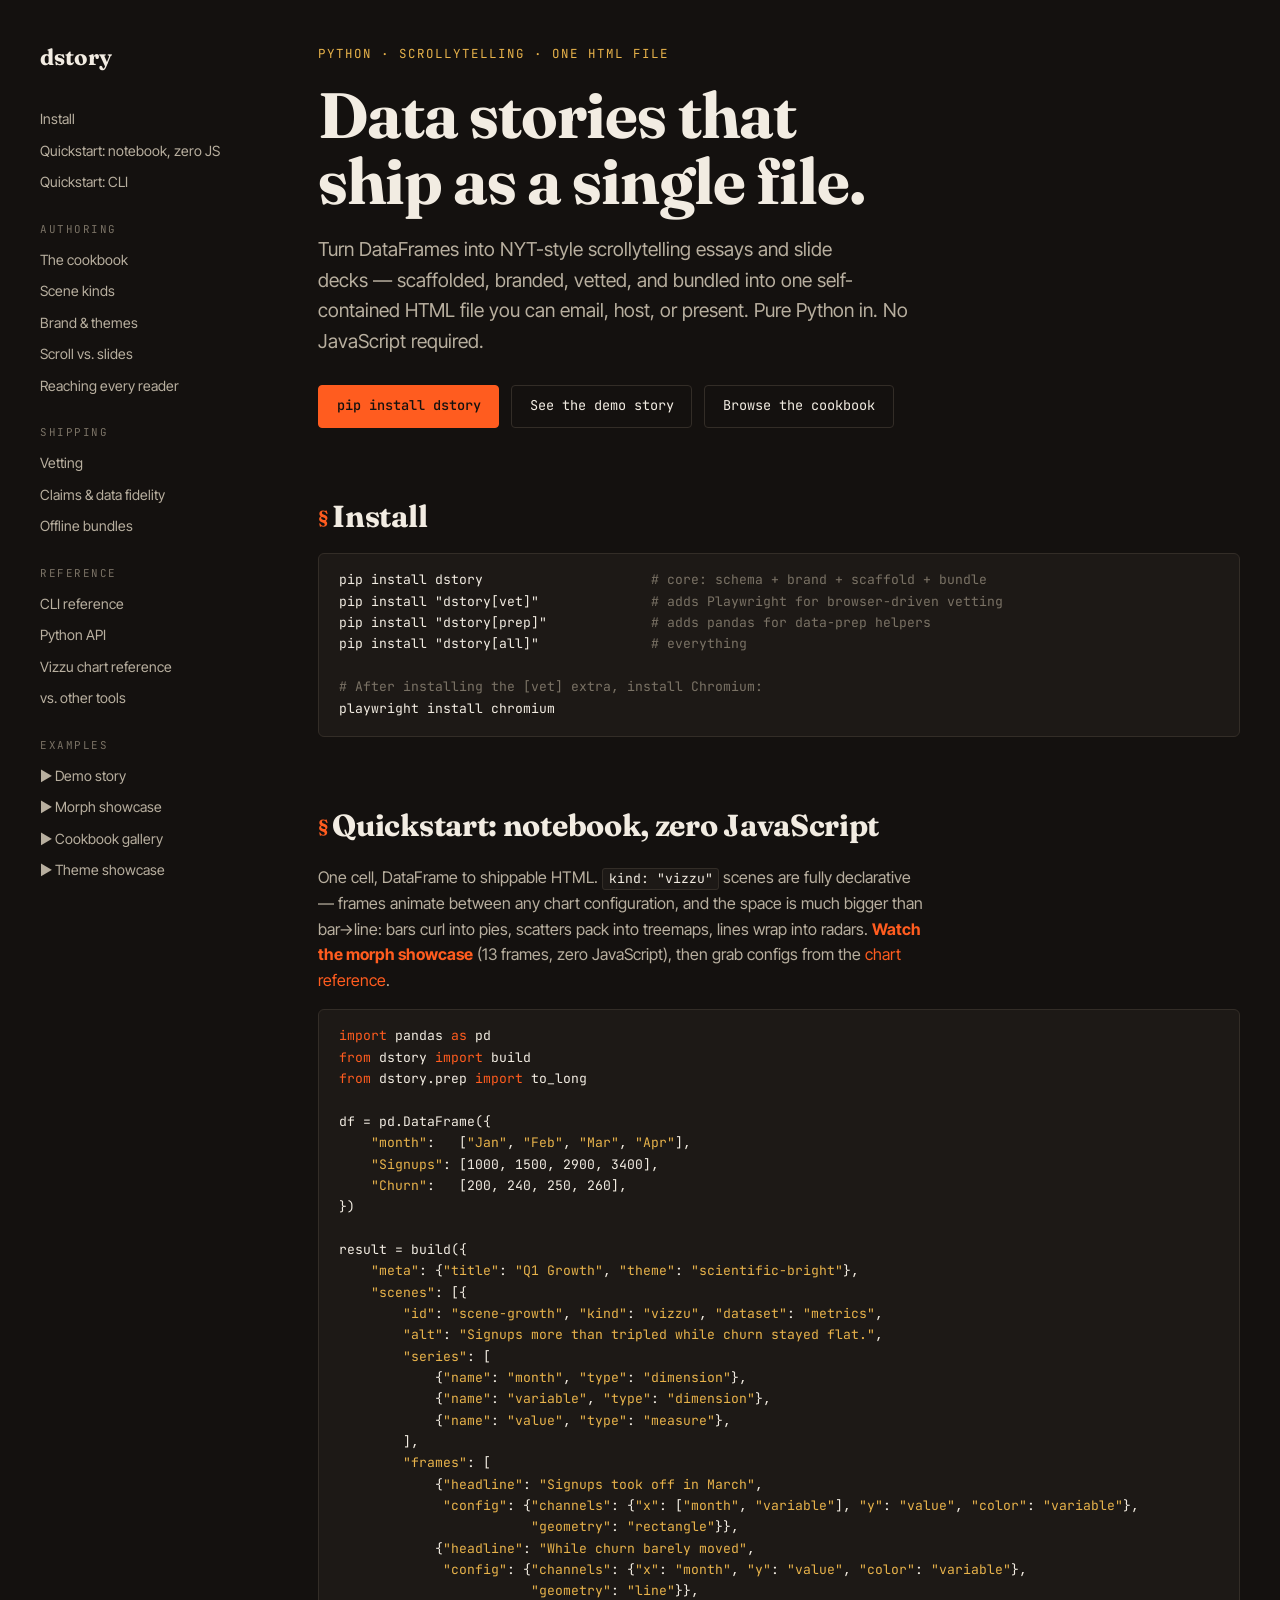
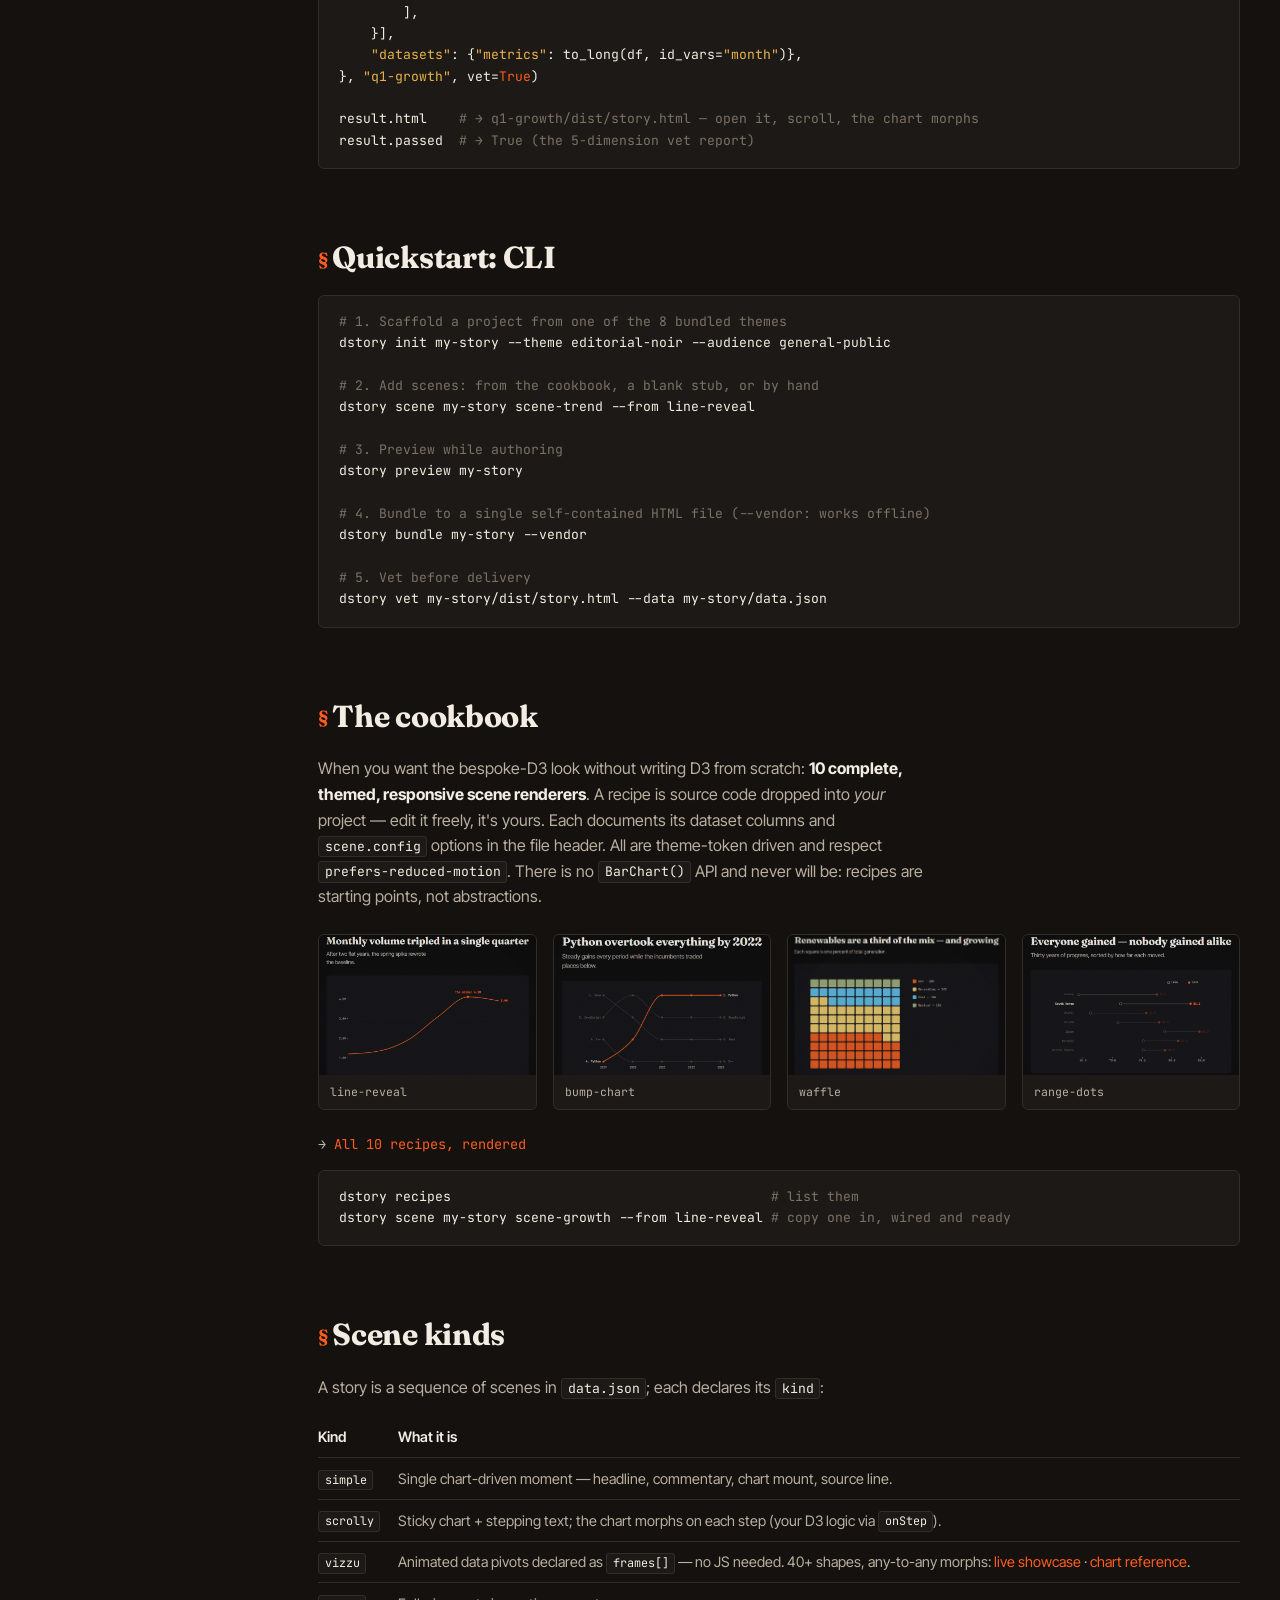
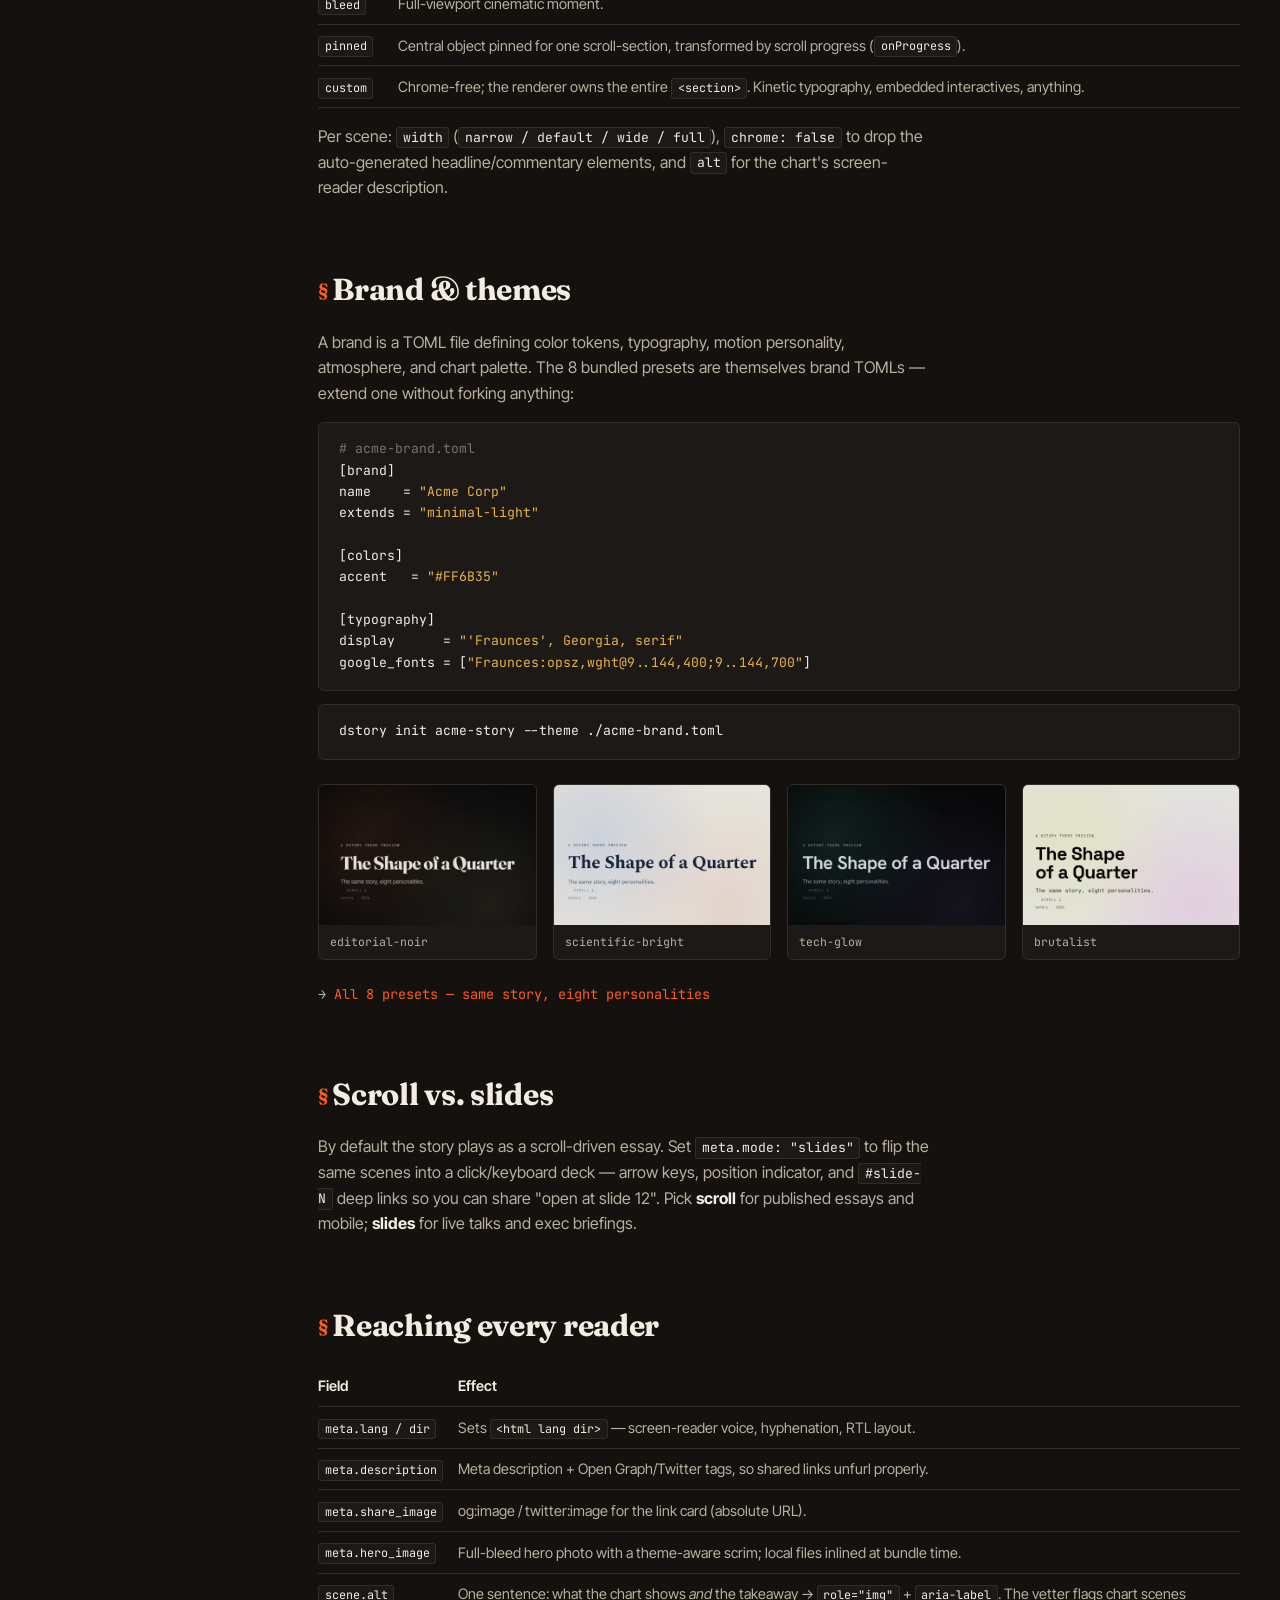
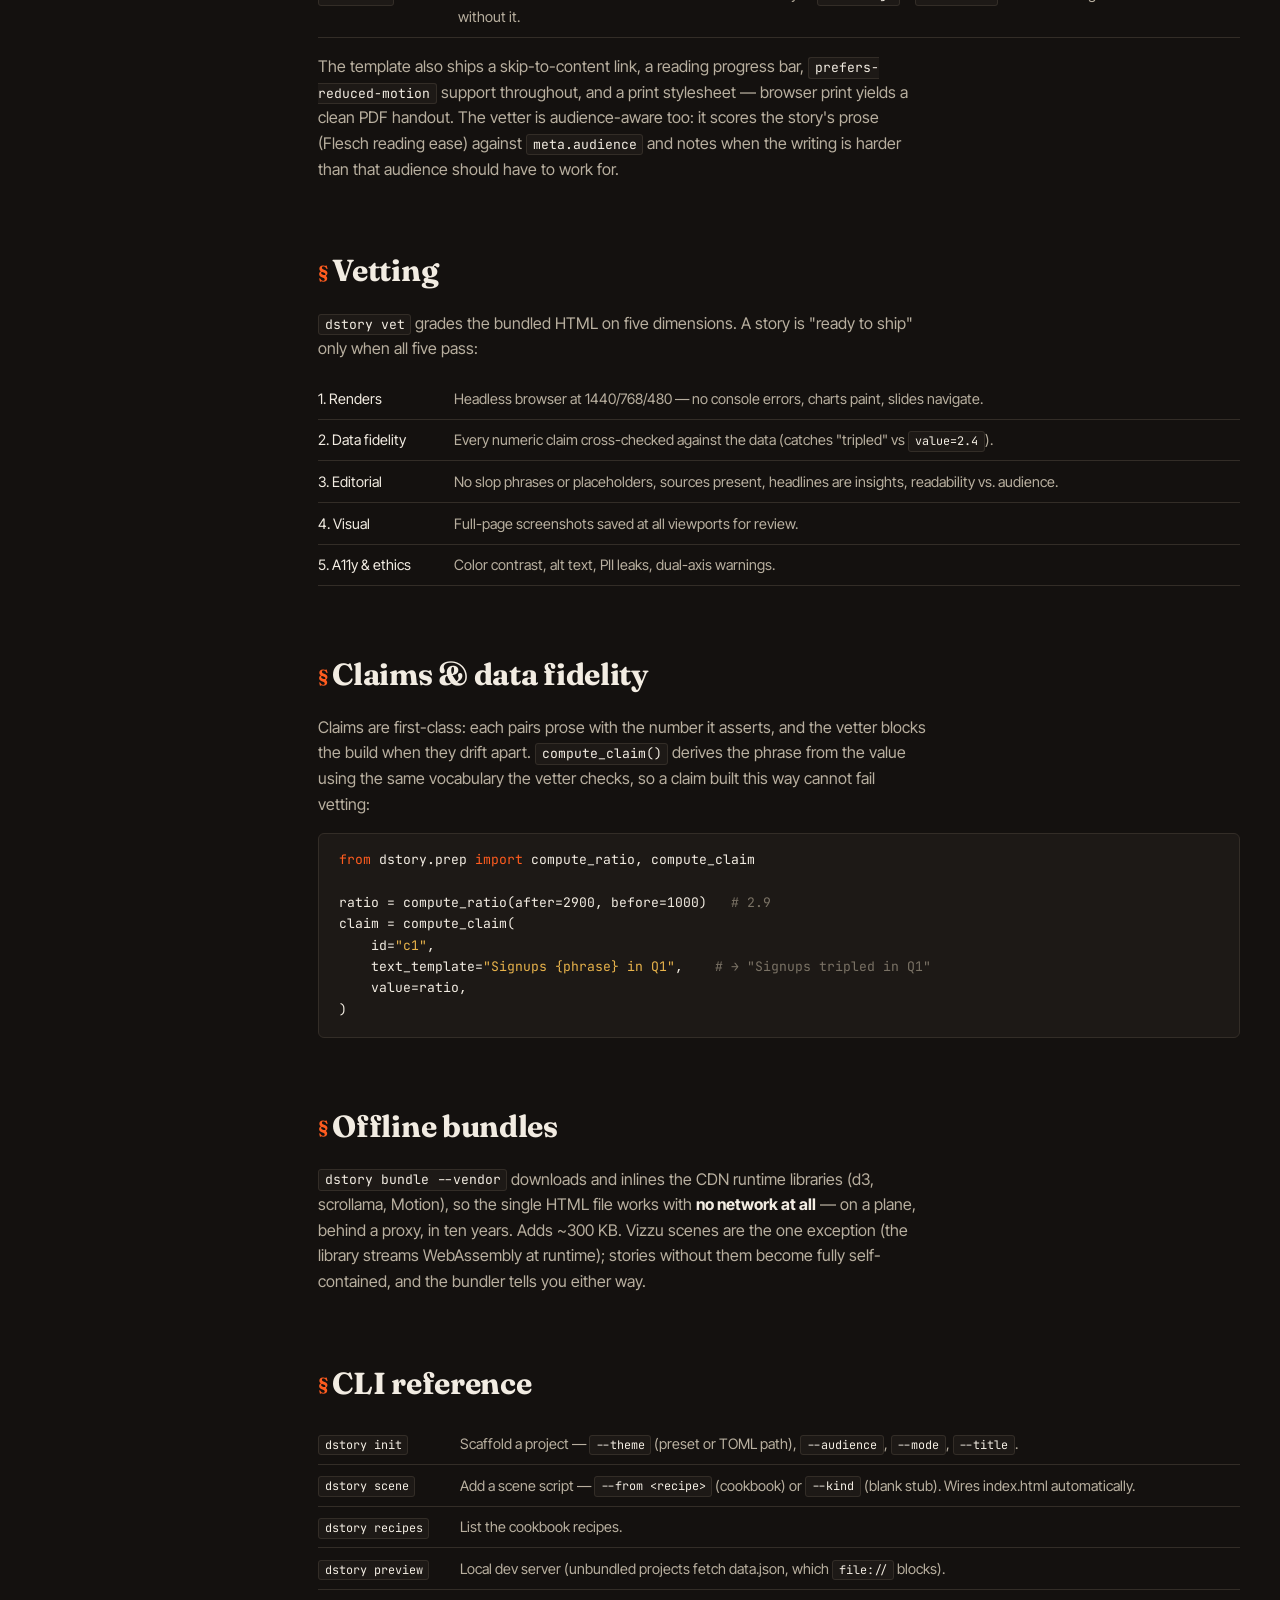
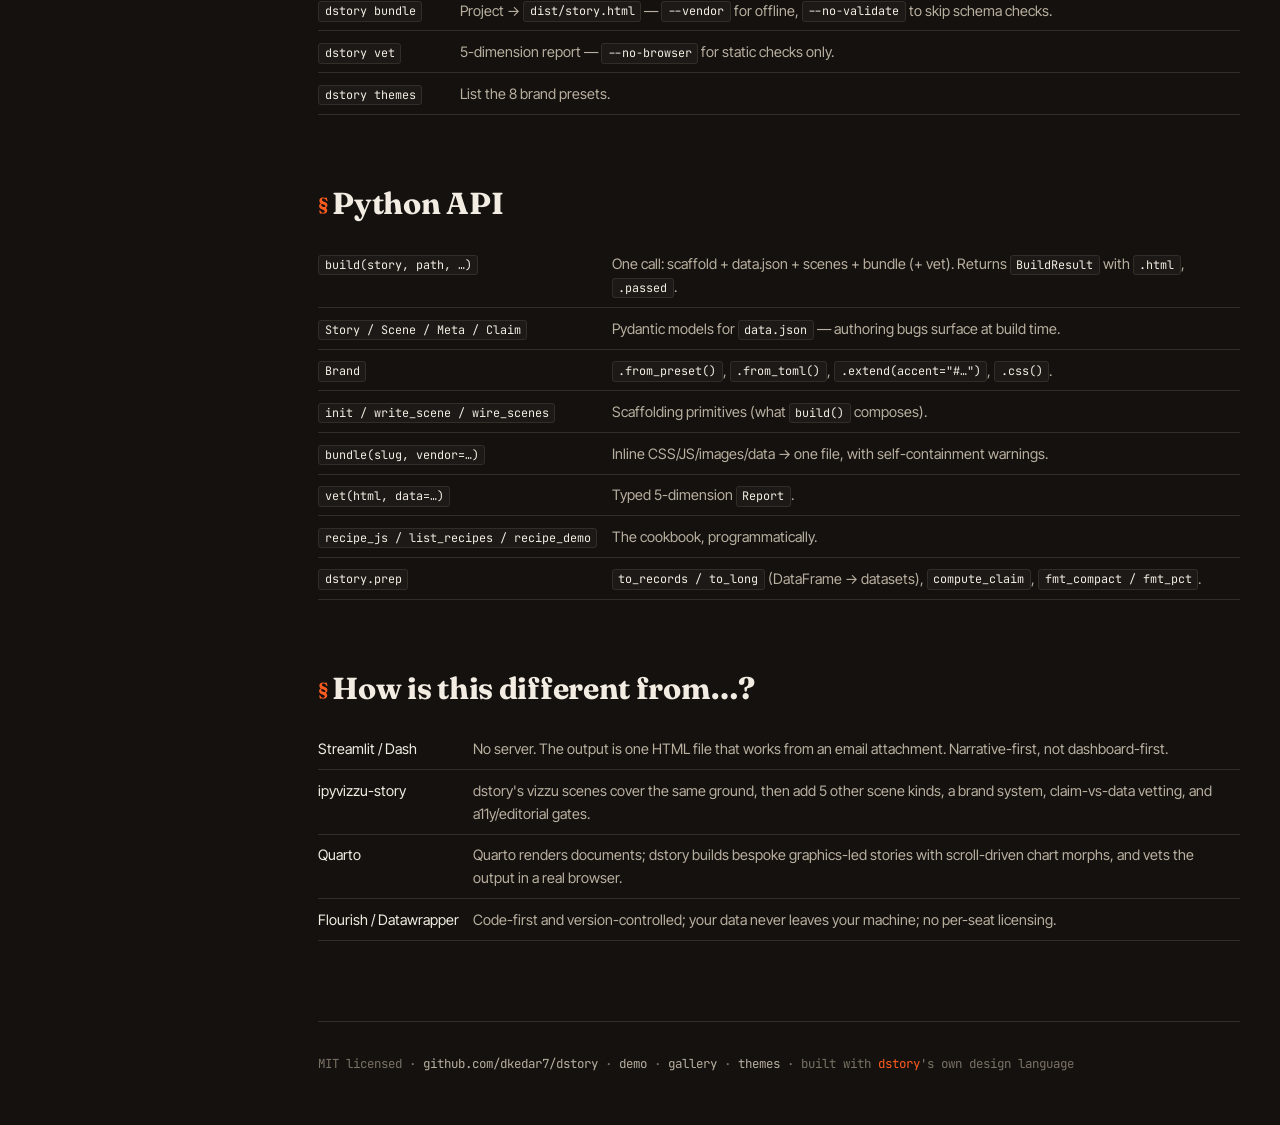
==== docs/index.html @ f5902606 "fix: dogfood sweep - browser vet by default, claim drift blocks build, slides fit, parallel Vizzu - " ====
<!doctype html>
<html lang="en">
<head>
<meta charset="utf-8">
<meta name="viewport" content="width=device-width, initial-scale=1">
<title>dstory — data stories from Python, one HTML file</title>
<meta name="description" content="Turn DataFrames into NYT-style scrollytelling and slide-deck data stories — one self-contained HTML file. Pure Python in, no JavaScript required.">
<meta property="og:title" content="dstory">
<meta property="og:description" content="Turn DataFrames into NYT-style scrollytelling and slide-deck data stories — one self-contained HTML file.">
<link rel="preconnect" href="https://fonts.googleapis.com">
<link rel="preconnect" href="https://fonts.gstatic.com" crossorigin>
<link href="https://fonts.googleapis.com/css2?family=Fraunces:opsz,wght@9..144,400;9..144,600;9..144,700&family=Inter+Tight:wght@400;500;600&family=JetBrains+Mono:wght@400;500&display=swap" rel="stylesheet">
<style>
  :root {
    --bg: #14110f; --bg-elev: #1d1916; --ink: #f2ece2; --ink-soft: #b8af9f;
    --ink-faint: #7a7265; --accent: #ff5c1f; --accent-2: #e8b34b; --rule: #332d27;
    --display: "Fraunces", Georgia, serif;
    --body: "Inter Tight", system-ui, sans-serif;
    --mono: "JetBrains Mono", ui-monospace, monospace;
  }
  * { box-sizing: border-box; }
  html { scroll-behavior: smooth; scroll-padding-top: 2rem; }
  body { margin: 0; background: var(--bg); color: var(--ink);
         font: 16px/1.6 var(--body); -webkit-font-smoothing: antialiased; }
  a { color: var(--accent); text-decoration: none; }
  a:hover { text-decoration: underline; }

  .layout { display: grid; grid-template-columns: 230px minmax(0, 1fr);
            max-width: 78rem; margin: 0 auto; gap: 3rem; padding: 0 1.5rem; }
  nav.side { position: sticky; top: 0; align-self: start; height: 100vh;
             overflow-y: auto; padding: 2.5rem 0; font-size: 0.88rem; }
  nav.side .brand { font-family: var(--display); font-weight: 700; font-size: 1.4rem;
                    color: var(--ink); display: block; margin-bottom: 1.75rem; }
  nav.side a.item { display: block; color: var(--ink-soft); padding: 0.28rem 0; }
  nav.side a.item:hover { color: var(--ink); text-decoration: none; }
  nav.side .group { font-family: var(--mono); font-size: 0.68rem; letter-spacing: 0.14em;
                    text-transform: uppercase; color: var(--ink-faint); margin: 1.4rem 0 0.4rem; }
  main { padding: 2.5rem 0 6rem; min-width: 0; }

  .hero h1 { font-family: var(--display); font-size: clamp(2.6rem, 5vw, 4rem);
             line-height: 1.04; margin: 1rem 0; letter-spacing: -0.015em; text-wrap: balance; }
  .hero .eyebrow { font-family: var(--mono); font-size: 0.78rem; letter-spacing: 0.16em;
                   text-transform: uppercase; color: var(--accent-2); }
  .hero p.deck { font-size: 1.2rem; color: var(--ink-soft); max-width: 56ch; text-wrap: pretty; }
  .cta { display: flex; gap: 0.75rem; flex-wrap: wrap; margin: 1.75rem 0 0; }
  .cta a { font-family: var(--mono); font-size: 0.85rem; padding: 0.6rem 1.1rem;
           border-radius: 4px; border: 1px solid var(--rule); color: var(--ink); }
  .cta a.primary { background: var(--accent); border-color: var(--accent); color: #14110f; font-weight: 500; }
  .cta a:hover { text-decoration: none; border-color: var(--accent); }

  h2 { font-family: var(--display); font-size: 1.9rem; margin: 4rem 0 0.75rem;
       letter-spacing: -0.01em; }
  h2::before { content: "§ "; color: var(--accent); font-size: 1.1rem; vertical-align: 0.2em; }
  h3 { font-family: var(--body); font-weight: 600; font-size: 1.1rem; margin: 2rem 0 0.5rem; }
  p, li { color: var(--ink-soft); max-width: 68ch; }
  strong { color: var(--ink); }
  hr { border: 0; border-top: 1px solid var(--rule); margin: 3.5rem 0; }

  pre { background: var(--bg-elev); border: 1px solid var(--rule); border-radius: 6px;
        padding: 1rem 1.25rem; overflow-x: auto; font-size: 0.82rem; line-height: 1.55; }
  code { font-family: var(--mono); }
  p code, li code, td code { background: var(--bg-elev); border: 1px solid var(--rule);
        border-radius: 3px; padding: 0.08rem 0.35rem; font-size: 0.82em; color: var(--ink); }
  pre code { background: none; border: 0; padding: 0; color: var(--ink); }
  .c-com { color: var(--ink-faint); }
  .c-str { color: var(--accent-2); }
  .c-kw  { color: var(--accent); }

  table { border-collapse: collapse; width: 100%; font-size: 0.9rem; margin: 1rem 0; }
  th, td { text-align: left; padding: 0.55rem 0.9rem 0.55rem 0; border-bottom: 1px solid var(--rule);
           vertical-align: top; color: var(--ink-soft); }
  th { color: var(--ink); font-weight: 600; }
  td:first-child { white-space: nowrap; color: var(--ink); }

  .thumbs { display: grid; grid-template-columns: repeat(auto-fill, minmax(200px, 1fr));
            gap: 1rem; margin: 1.5rem 0; }
  .thumbs a { display: block; border: 1px solid var(--rule); border-radius: 6px;
              overflow: hidden; background: var(--bg-elev); }
  .thumbs img { width: 100%; height: 140px; object-fit: cover; object-position: top;
                display: block; opacity: 0.92; transition: opacity 150ms; }
  .thumbs a:hover img { opacity: 1; }
  .thumbs figcaption { font-family: var(--mono); font-size: 0.72rem; color: var(--ink-soft);
                       padding: 0.5rem 0.7rem; }
  .more { font-family: var(--mono); font-size: 0.85rem; }

  footer.site { border-top: 1px solid var(--rule); margin-top: 5rem; padding: 2rem 0;
                font-family: var(--mono); font-size: 0.78rem; color: var(--ink-faint); }
  footer.site a { color: var(--ink-soft); }

  @media (max-width: 860px) {
    .layout { grid-template-columns: 1fr; gap: 0; }
    nav.side { position: static; height: auto; padding-bottom: 0; }
    nav.side .toc { display: none; }
  }
</style>
</head>
<body>
<div class="layout">

<nav class="side">
  <a class="brand" href="#top">dstory</a>
  <div class="toc">
    <a class="item" href="#install">Install</a>
    <a class="item" href="#quickstart">Quickstart: notebook, zero JS</a>
    <a class="item" href="#cli">Quickstart: CLI</a>
    <div class="group">Authoring</div>
    <a class="item" href="#cookbook">The cookbook</a>
    <a class="item" href="#scenes">Scene kinds</a>
    <a class="item" href="#themes">Brand &amp; themes</a>
    <a class="item" href="#modes">Scroll vs. slides</a>
    <a class="item" href="#reach">Reaching every reader</a>
    <div class="group">Shipping</div>
    <a class="item" href="#vet">Vetting</a>
    <a class="item" href="#claims">Claims &amp; data fidelity</a>
    <a class="item" href="#vendor">Offline bundles</a>
    <div class="group">Reference</div>
    <a class="item" href="#cli-ref">CLI reference</a>
    <a class="item" href="#api-ref">Python API</a>
    <a class="item" href="charts/index.html">Vizzu chart reference</a>
    <a class="item" href="#compare">vs. other tools</a>
    <div class="group">Examples</div>
    <a class="item" href="demo/index.html">▶ Demo story</a>
    <a class="item" href="morphs/index.html">▶ Morph showcase</a>
    <a class="item" href="gallery/index.html">▶ Cookbook gallery</a>
    <a class="item" href="themes/index.html">▶ Theme showcase</a>
    <div class="group">Project</div>
    <a class="item" href="https://github.com/dkedar7/dstory">GitHub</a>
    <a class="item" href="https://github.com/dkedar7/dstory/blob/main/CHANGELOG.md">Changelog</a>
  </div>
</nav>

<main id="top">

<section class="hero">
  <span class="eyebrow">Python · scrollytelling · one HTML file</span>
  <h1>Data stories that ship as a single file.</h1>
  <p class="deck">Turn DataFrames into NYT-style scrollytelling essays and slide decks —
  scaffolded, branded, vetted, and bundled into one self-contained HTML file you can
  email, host, or present. Pure Python in. No JavaScript required.</p>
  <div class="cta">
    <a class="primary" href="#install">pip install dstory</a>
    <a href="demo/index.html">See the demo story</a>
    <a href="gallery/index.html">Browse the cookbook</a>
  </div>
</section>

<h2 id="install">Install</h2>
<pre><code>pip install dstory                     <span class="c-com"># core: schema + brand + scaffold + bundle</span>
pip install "dstory[vet]"              <span class="c-com"># adds Playwright for browser-driven vetting</span>
pip install "dstory[prep]"             <span class="c-com"># adds pandas for data-prep helpers</span>
pip install "dstory[all]"              <span class="c-com"># everything</span>

<span class="c-com"># After installing the [vet] extra, install Chromium:</span>
playwright install chromium</code></pre>

<h2 id="quickstart">Quickstart: notebook, zero JavaScript</h2>
<p>One cell, DataFrame to shippable HTML. <code>kind: "vizzu"</code> scenes are fully
declarative — frames animate between any chart configuration, and the space is
much bigger than bar→line: bars curl into pies, scatters pack into treemaps,
lines wrap into radars. <strong><a href="morphs/index.html">Watch the morph
showcase</a></strong> (13 frames, zero JavaScript), then grab configs from the
<a href="charts/index.html">chart reference</a>.</p>
<pre><code><span class="c-kw">import</span> pandas <span class="c-kw">as</span> pd
<span class="c-kw">from</span> dstory <span class="c-kw">import</span> build
<span class="c-kw">from</span> dstory.prep <span class="c-kw">import</span> to_long

df = pd.DataFrame({
    <span class="c-str">"month"</span>:   [<span class="c-str">"Jan"</span>, <span class="c-str">"Feb"</span>, <span class="c-str">"Mar"</span>, <span class="c-str">"Apr"</span>],
    <span class="c-str">"Signups"</span>: [1000, 1500, 2900, 3400],
    <span class="c-str">"Churn"</span>:   [200, 240, 250, 260],
})

result = build({
    <span class="c-str">"meta"</span>: {<span class="c-str">"title"</span>: <span class="c-str">"Q1 Growth"</span>, <span class="c-str">"theme"</span>: <span class="c-str">"scientific-bright"</span>},
    <span class="c-str">"scenes"</span>: [{
        <span class="c-str">"id"</span>: <span class="c-str">"scene-growth"</span>, <span class="c-str">"kind"</span>: <span class="c-str">"vizzu"</span>, <span class="c-str">"dataset"</span>: <span class="c-str">"metrics"</span>,
        <span class="c-str">"alt"</span>: <span class="c-str">"Signups more than tripled while churn stayed flat."</span>,
        <span class="c-str">"series"</span>: [
            {<span class="c-str">"name"</span>: <span class="c-str">"month"</span>, <span class="c-str">"type"</span>: <span class="c-str">"dimension"</span>},
            {<span class="c-str">"name"</span>: <span class="c-str">"variable"</span>, <span class="c-str">"type"</span>: <span class="c-str">"dimension"</span>},
            {<span class="c-str">"name"</span>: <span class="c-str">"value"</span>, <span class="c-str">"type"</span>: <span class="c-str">"measure"</span>},
        ],
        <span class="c-str">"frames"</span>: [
            {<span class="c-str">"headline"</span>: <span class="c-str">"Signups took off in March"</span>,
             <span class="c-str">"config"</span>: {<span class="c-str">"channels"</span>: {<span class="c-str">"x"</span>: [<span class="c-str">"month"</span>, <span class="c-str">"variable"</span>], <span class="c-str">"y"</span>: <span class="c-str">"value"</span>, <span class="c-str">"color"</span>: <span class="c-str">"variable"</span>},
                        <span class="c-str">"geometry"</span>: <span class="c-str">"rectangle"</span>}},
            {<span class="c-str">"headline"</span>: <span class="c-str">"While churn barely moved"</span>,
             <span class="c-str">"config"</span>: {<span class="c-str">"channels"</span>: {<span class="c-str">"x"</span>: <span class="c-str">"month"</span>, <span class="c-str">"y"</span>: <span class="c-str">"value"</span>, <span class="c-str">"color"</span>: <span class="c-str">"variable"</span>},
                        <span class="c-str">"geometry"</span>: <span class="c-str">"line"</span>}},
        ],
    }],
    <span class="c-str">"datasets"</span>: {<span class="c-str">"metrics"</span>: to_long(df, id_vars=<span class="c-str">"month"</span>)},
}, <span class="c-str">"q1-growth"</span>, vet=<span class="c-kw">True</span>)

result.html    <span class="c-com"># → q1-growth/dist/story.html — open it, scroll, the chart morphs</span>
result.passed  <span class="c-com"># → True (the 5-dimension vet report)</span></code></pre>

<h2 id="cli">Quickstart: CLI</h2>
<pre><code><span class="c-com"># 1. Scaffold a project from one of the 8 bundled themes</span>
dstory init my-story --theme editorial-noir --audience general-public

<span class="c-com"># 2. Add scenes: from the cookbook, a blank stub, or by hand</span>
dstory scene my-story scene-trend --from line-reveal

<span class="c-com"># 3. Preview while authoring</span>
dstory preview my-story

<span class="c-com"># 4. Bundle to a single self-contained HTML file (--vendor: works offline)</span>
dstory bundle my-story --vendor

<span class="c-com"># 5. Vet before delivery</span>
dstory vet my-story/dist/story.html --data my-story/data.json</code></pre>

<h2 id="cookbook">The cookbook</h2>
<p>When you want the bespoke-D3 look without writing D3 from scratch: <strong>10
complete, themed, responsive scene renderers</strong>. A recipe is source code dropped
into <em>your</em> project — edit it freely, it's yours. Each documents its dataset
columns and <code>scene.config</code> options in the file header. All are theme-token
driven and respect <code>prefers-reduced-motion</code>. There is no <code>BarChart()</code>
API and never will be: recipes are starting points, not abstractions.</p>
<div class="thumbs">
  <figure style="margin:0"><a href="gallery/index.html"><img src="gallery/line-reveal.png" alt="line-reveal recipe"><figcaption>line-reveal</figcaption></a></figure>
  <figure style="margin:0"><a href="gallery/index.html"><img src="gallery/bump-chart.png" alt="bump-chart recipe"><figcaption>bump-chart</figcaption></a></figure>
  <figure style="margin:0"><a href="gallery/index.html"><img src="gallery/waffle.png" alt="waffle recipe"><figcaption>waffle</figcaption></a></figure>
  <figure style="margin:0"><a href="gallery/index.html"><img src="gallery/range-dots.png" alt="range-dots recipe"><figcaption>range-dots</figcaption></a></figure>
</div>
<p class="more">→ <a href="gallery/index.html">All 10 recipes, rendered</a></p>
<pre><code>dstory recipes                                        <span class="c-com"># list them</span>
dstory scene my-story scene-growth --from line-reveal <span class="c-com"># copy one in, wired and ready</span></code></pre>

<h2 id="scenes">Scene kinds</h2>
<p>A story is a sequence of scenes in <code>data.json</code>; each declares its <code>kind</code>:</p>
<table>
  <tr><th>Kind</th><th>What it is</th></tr>
  <tr><td><code>simple</code></td><td>Single chart-driven moment — headline, commentary, chart mount, source line.</td></tr>
  <tr><td><code>scrolly</code></td><td>Sticky chart + stepping text; the chart morphs on each step (your D3 logic via <code>onStep</code>).</td></tr>
  <tr><td><code>vizzu</code></td><td>Animated data pivots declared as <code>frames[]</code> — no JS needed. 40+ shapes, any-to-any morphs: <a href="morphs/index.html">live showcase</a> · <a href="charts/index.html">chart reference</a>.</td></tr>
  <tr><td><code>bleed</code></td><td>Full-viewport cinematic moment.</td></tr>
  <tr><td><code>pinned</code></td><td>Central object pinned for one scroll-section, transformed by scroll progress (<code>onProgress</code>).</td></tr>
  <tr><td><code>custom</code></td><td>Chrome-free; the renderer owns the entire <code>&lt;section&gt;</code>. Kinetic typography, embedded interactives, anything.</td></tr>
</table>
<p>Per scene: <code>width</code> (<code>narrow / default / wide / full</code>), <code>chrome: false</code>
to drop the auto-generated headline/commentary elements, and <code>alt</code> for the
chart's screen-reader description.</p>

<h2 id="themes">Brand &amp; themes</h2>
<p>A brand is a TOML file defining color tokens, typography, motion personality,
atmosphere, and chart palette. The 8 bundled presets are themselves brand TOMLs —
extend one without forking anything:</p>
<pre><code><span class="c-com"># acme-brand.toml</span>
[brand]
name    = <span class="c-str">"Acme Corp"</span>
extends = <span class="c-str">"minimal-light"</span>

[colors]
accent   = <span class="c-str">"#FF6B35"</span>

[typography]
display      = <span class="c-str">"'Fraunces', Georgia, serif"</span>
google_fonts = [<span class="c-str">"Fraunces:opsz,wght@9..144,400;9..144,700"</span>]</code></pre>
<pre><code>dstory init acme-story --theme ./acme-brand.toml</code></pre>
<div class="thumbs">
  <figure style="margin:0"><a href="themes/index.html"><img src="themes/editorial-noir.png" alt="editorial-noir theme"><figcaption>editorial-noir</figcaption></a></figure>
  <figure style="margin:0"><a href="themes/index.html"><img src="themes/scientific-bright.png" alt="scientific-bright theme"><figcaption>scientific-bright</figcaption></a></figure>
  <figure style="margin:0"><a href="themes/index.html"><img src="themes/tech-glow.png" alt="tech-glow theme"><figcaption>tech-glow</figcaption></a></figure>
  <figure style="margin:0"><a href="themes/index.html"><img src="themes/brutalist.png" alt="brutalist theme"><figcaption>brutalist</figcaption></a></figure>
</div>
<p class="more">→ <a href="themes/index.html">All 8 presets — same story, eight personalities</a></p>

<h2 id="modes">Scroll vs. slides</h2>
<p>By default the story plays as a scroll-driven essay. Set
<code>meta.mode: "slides"</code> to flip the same scenes into a click/keyboard deck —
arrow keys, position indicator, and <code>#slide-N</code> deep links so you can share
"open at slide 12". Pick <strong>scroll</strong> for published essays and mobile;
<strong>slides</strong> for live talks and exec briefings.</p>

<h2 id="reach">Reaching every reader</h2>
<table>
  <tr><th>Field</th><th>Effect</th></tr>
  <tr><td><code>meta.lang / dir</code></td><td>Sets <code>&lt;html lang dir&gt;</code> — screen-reader voice, hyphenation, RTL layout.</td></tr>
  <tr><td><code>meta.description</code></td><td>Meta description + Open Graph/Twitter tags, so shared links unfurl properly.</td></tr>
  <tr><td><code>meta.share_image</code></td><td>og:image / twitter:image for the link card (absolute URL).</td></tr>
  <tr><td><code>meta.hero_image</code></td><td>Full-bleed hero photo with a theme-aware scrim; local files inlined at bundle time.</td></tr>
  <tr><td><code>scene.alt</code></td><td>One sentence: what the chart shows <em>and</em> the takeaway → <code>role="img"</code> + <code>aria-label</code>. The vetter flags chart scenes without it.</td></tr>
</table>
<p>The template also ships a skip-to-content link, a reading progress bar,
<code>prefers-reduced-motion</code> support throughout, and a print stylesheet — browser
print yields a clean PDF handout. The vetter is audience-aware too: it scores the
story's prose (Flesch reading ease) against <code>meta.audience</code> and notes when
the writing is harder than that audience should have to work for.</p>

<h2 id="vet">Vetting</h2>
<p><code>dstory vet</code> grades the bundled HTML on five dimensions. A story is
"ready to ship" only when all five pass:</p>
<table>
  <tr><td>1. Renders</td><td>Headless browser at 1440/768/480 — no console errors, charts paint, slides navigate.</td></tr>
  <tr><td>2. Data fidelity</td><td>Every numeric claim cross-checked against the data (catches "tripled" vs <code>value=2.4</code>).</td></tr>
  <tr><td>3. Editorial</td><td>No slop phrases or placeholders, sources present, headlines are insights, readability vs. audience.</td></tr>
  <tr><td>4. Visual</td><td>Full-page screenshots saved at all viewports for review.</td></tr>
  <tr><td>5. A11y &amp; ethics</td><td>Color contrast, alt text, PII leaks, dual-axis warnings.</td></tr>
</table>

<h2 id="claims">Claims &amp; data fidelity</h2>
<p>Claims are first-class: each pairs prose with the number it asserts, and the
vetter blocks the build when they drift apart. <code>compute_claim()</code> derives
the phrase from the value using the same vocabulary the vetter checks, so a claim
built this way cannot fail vetting:</p>
<pre><code><span class="c-kw">from</span> dstory.prep <span class="c-kw">import</span> compute_ratio, compute_claim

ratio = compute_ratio(after=2900, before=1000)   <span class="c-com"># 2.9</span>
claim = compute_claim(
    id=<span class="c-str">"c1"</span>,
    text_template=<span class="c-str">"Signups {phrase} in Q1"</span>,    <span class="c-com"># → "Signups tripled in Q1"</span>
    value=ratio,
)</code></pre>

<h2 id="vendor">Offline bundles</h2>
<p><code>dstory bundle --vendor</code> downloads and inlines the CDN runtime libraries
(d3, scrollama, Motion), so the single HTML file works with <strong>no network at
all</strong> — on a plane, behind a proxy, in ten years. Adds ~300&nbsp;KB. Vizzu
scenes are the one exception (the library streams WebAssembly at runtime); stories
without them become fully self-contained, and the bundler tells you either way.</p>

<h2 id="cli-ref">CLI reference</h2>
<table>
  <tr><td><code>dstory init</code></td><td>Scaffold a project — <code>--theme</code> (preset or TOML path), <code>--audience</code>, <code>--mode</code>, <code>--title</code>.</td></tr>
  <tr><td><code>dstory scene</code></td><td>Add a scene script — <code>--from &lt;recipe&gt;</code> (cookbook) or <code>--kind</code> (blank stub). Wires index.html automatically.</td></tr>
  <tr><td><code>dstory recipes</code></td><td>List the cookbook recipes.</td></tr>
  <tr><td><code>dstory preview</code></td><td>Local dev server (unbundled projects fetch data.json, which <code>file://</code> blocks).</td></tr>
  <tr><td><code>dstory bundle</code></td><td>Project → <code>dist/story.html</code> — <code>--vendor</code> for offline, <code>--no-validate</code> to skip schema checks.</td></tr>
  <tr><td><code>dstory vet</code></td><td>5-dimension report — <code>--no-browser</code> for static checks only.</td></tr>
  <tr><td><code>dstory themes</code></td><td>List the 8 brand presets.</td></tr>
</table>

<h2 id="api-ref">Python API</h2>
<table>
  <tr><td><code>build(story, path, …)</code></td><td>One call: scaffold + data.json + scenes + bundle (+ vet). Returns <code>BuildResult</code> with <code>.html</code>, <code>.passed</code>.</td></tr>
  <tr><td><code>Story / Scene / Meta / Claim</code></td><td>Pydantic models for <code>data.json</code> — authoring bugs surface at build time.</td></tr>
  <tr><td><code>Brand</code></td><td><code>.from_preset()</code>, <code>.from_toml()</code>, <code>.extend(accent="#…")</code>, <code>.css()</code>.</td></tr>
  <tr><td><code>init / write_scene / wire_scenes</code></td><td>Scaffolding primitives (what <code>build()</code> composes).</td></tr>
  <tr><td><code>bundle(slug, vendor=…)</code></td><td>Inline CSS/JS/images/data → one file, with self-containment warnings.</td></tr>
  <tr><td><code>vet(html, data=…)</code></td><td>Typed 5-dimension <code>Report</code>.</td></tr>
  <tr><td><code>recipe_js / list_recipes / recipe_demo</code></td><td>The cookbook, programmatically.</td></tr>
  <tr><td><code>dstory.prep</code></td><td><code>to_records / to_long</code> (DataFrame → datasets), <code>compute_claim</code>, <code>fmt_compact / fmt_pct</code>.</td></tr>
</table>

<h2 id="compare">How is this different from…?</h2>
<table>
  <tr><td>Streamlit / Dash</td><td>No server. The output is one HTML file that works from an email attachment. Narrative-first, not dashboard-first.</td></tr>
  <tr><td>ipyvizzu-story</td><td>dstory's vizzu scenes cover the same ground, then add 5 other scene kinds, a brand system, claim-vs-data vetting, and a11y/editorial gates.</td></tr>
  <tr><td>Quarto</td><td>Quarto renders documents; dstory builds bespoke graphics-led stories with scroll-driven chart morphs, and vets the output in a real browser.</td></tr>
  <tr><td>Flourish / Datawrapper</td><td>Code-first and version-controlled; your data never leaves your machine; no per-seat licensing.</td></tr>
</table>

<footer class="site">
  MIT licensed · <a href="https://github.com/dkedar7/dstory">github.com/dkedar7/dstory</a> ·
  <a href="demo/index.html">demo</a> · <a href="gallery/index.html">gallery</a> ·
  <a href="themes/index.html">themes</a> ·
  built with <span style="color:var(--accent)">dstory</span>'s own design language
</footer>

</main>
</div>
</body>
</html>
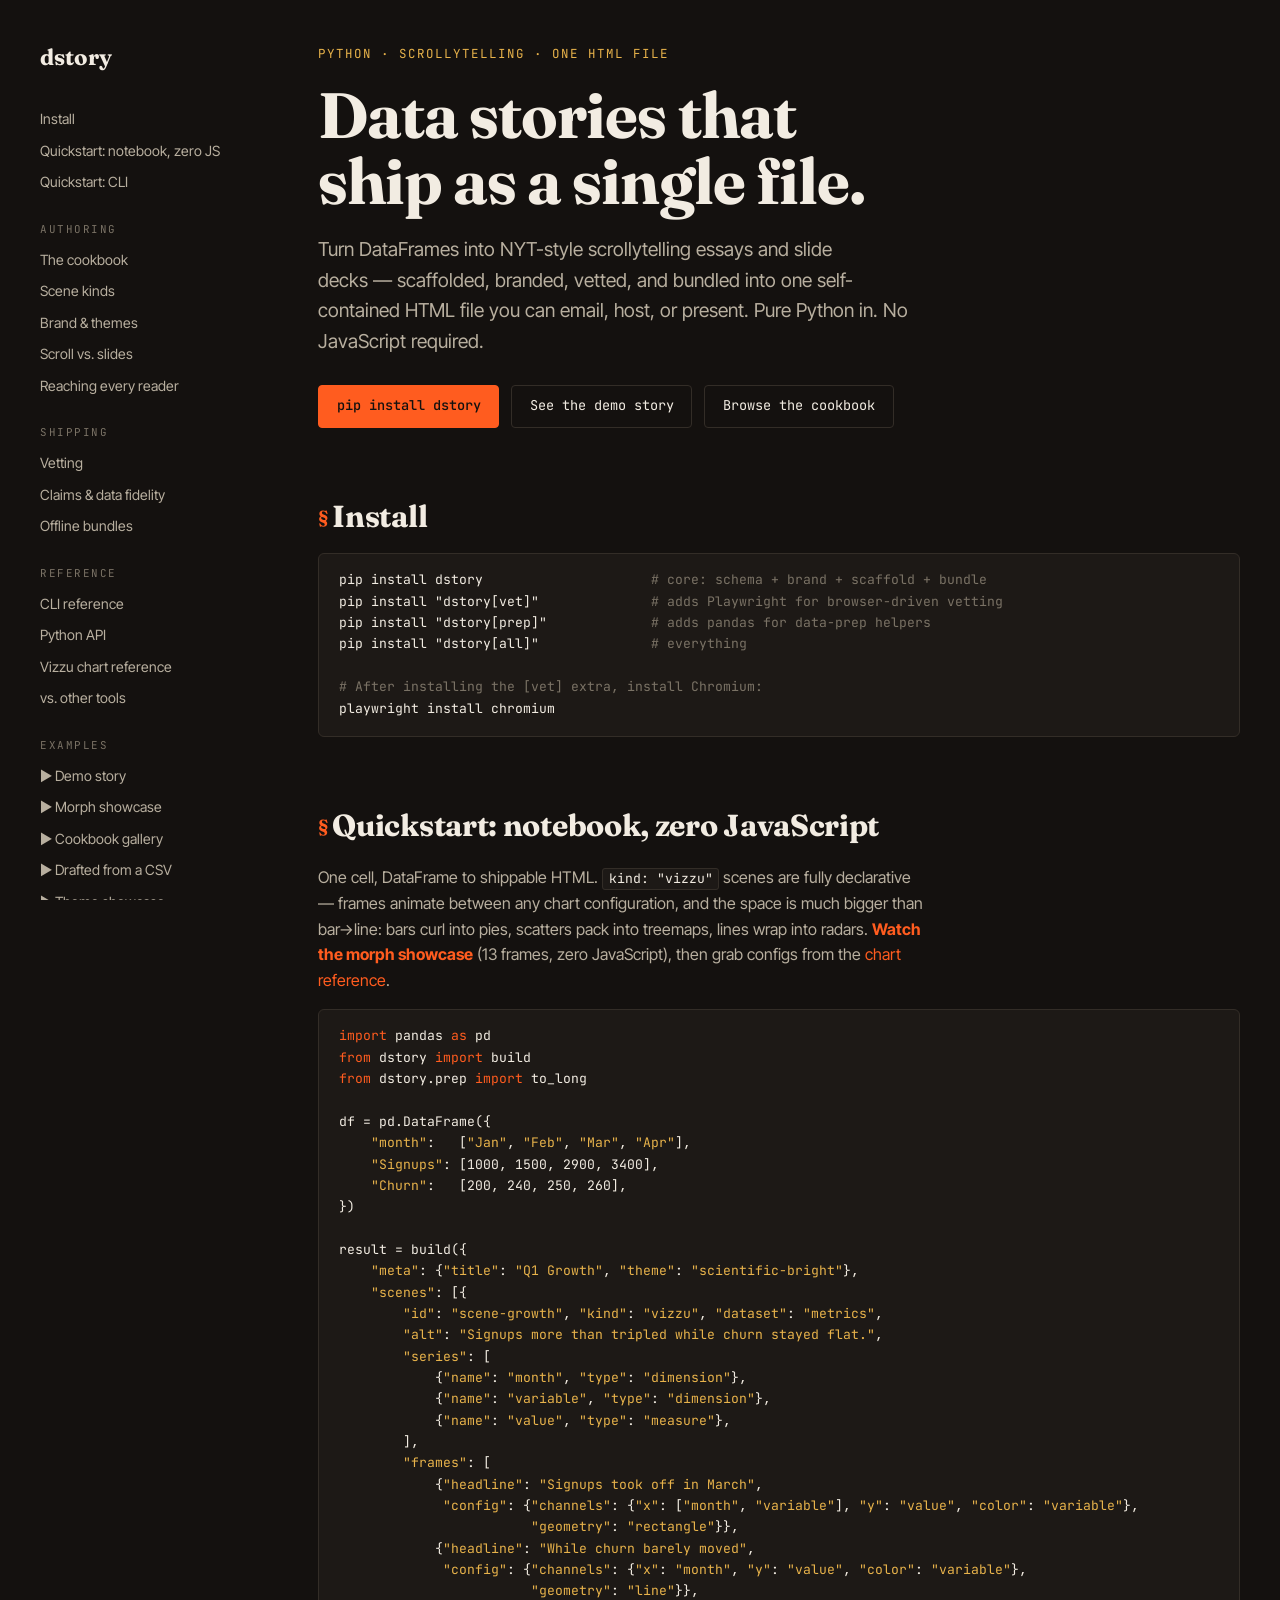
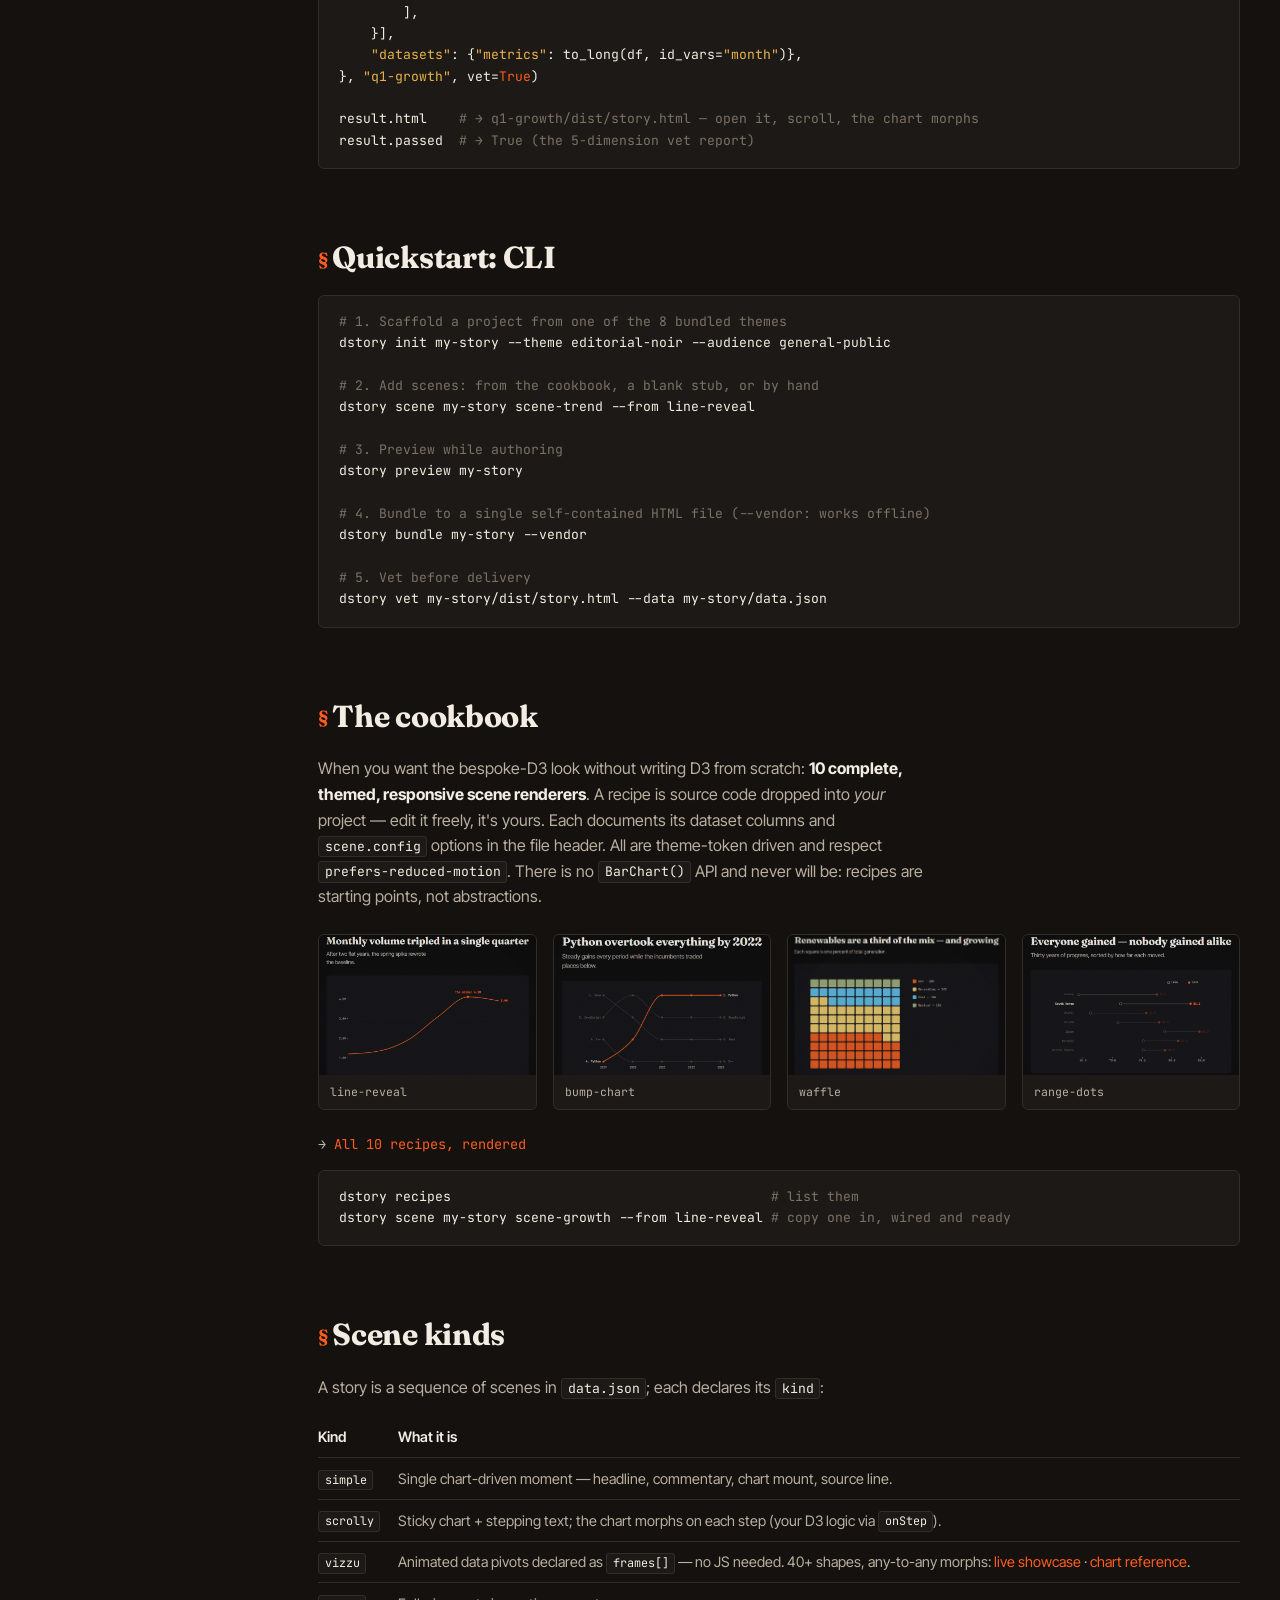
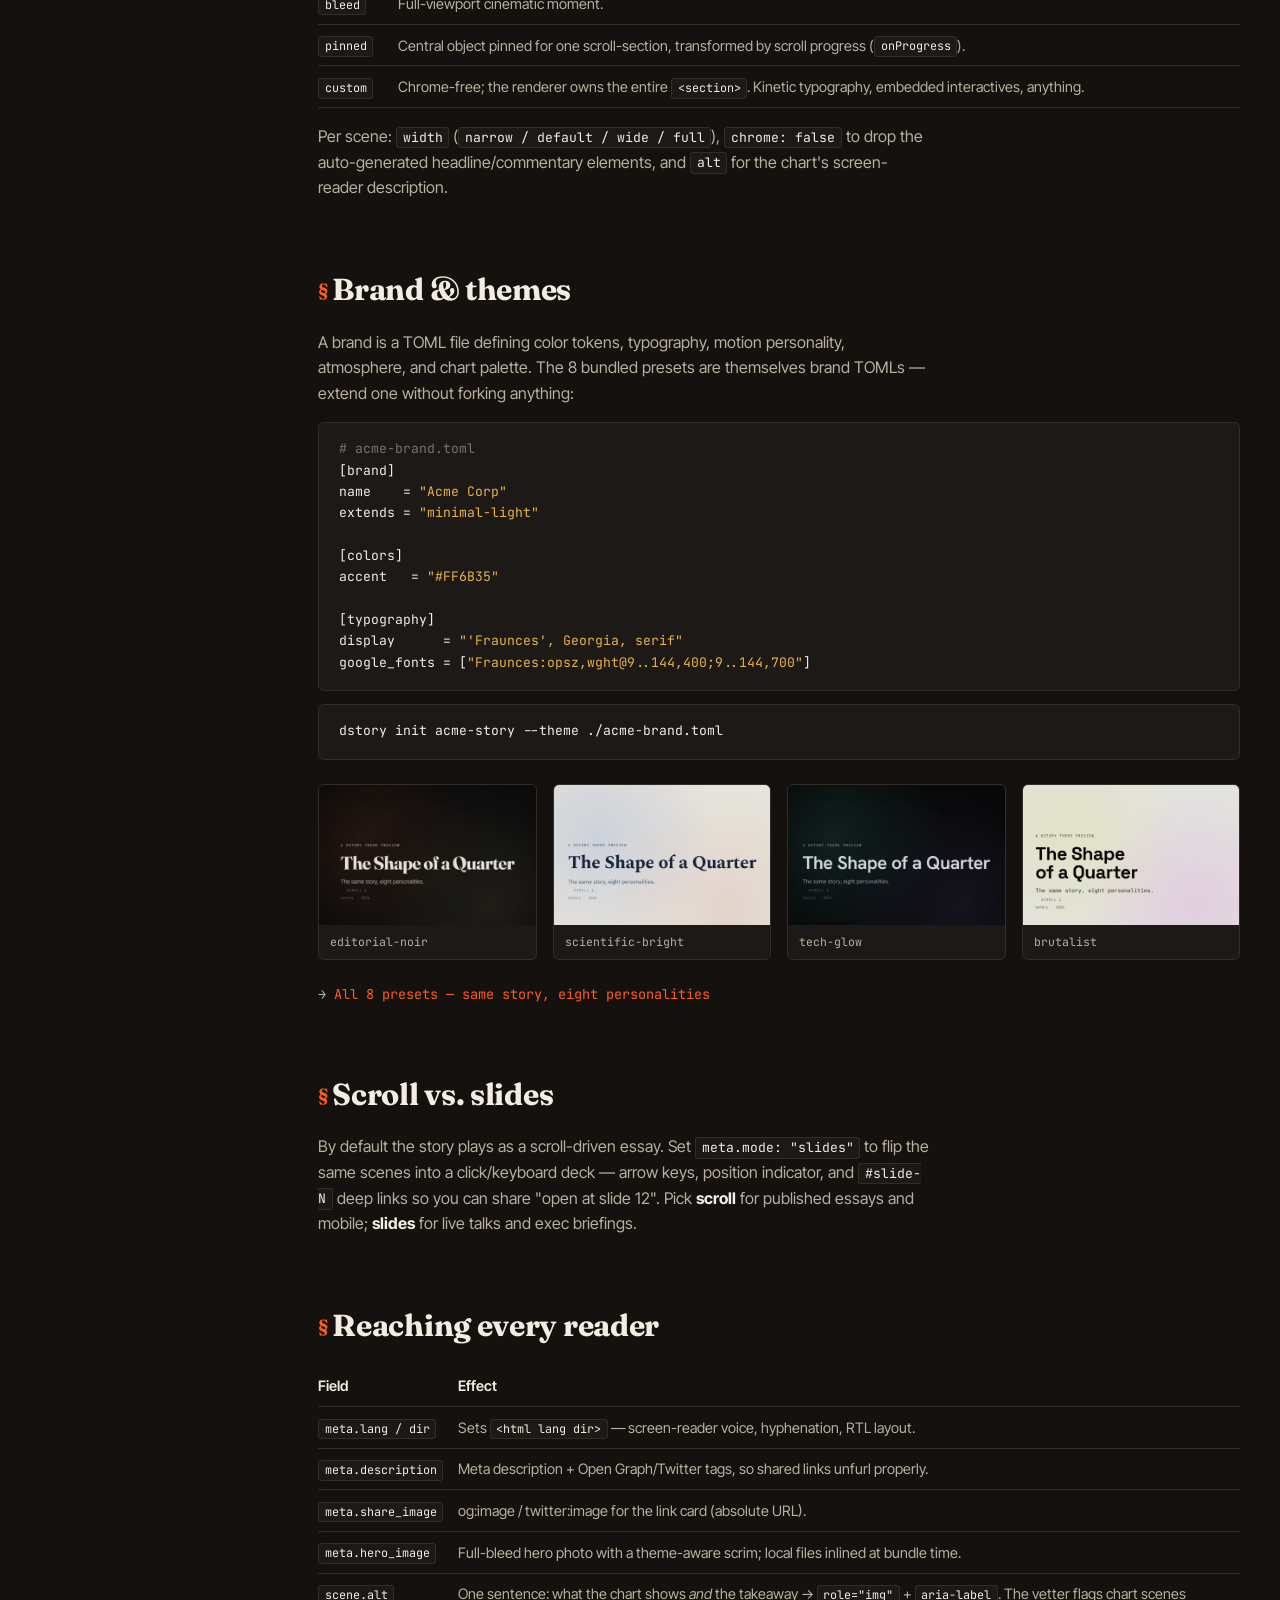
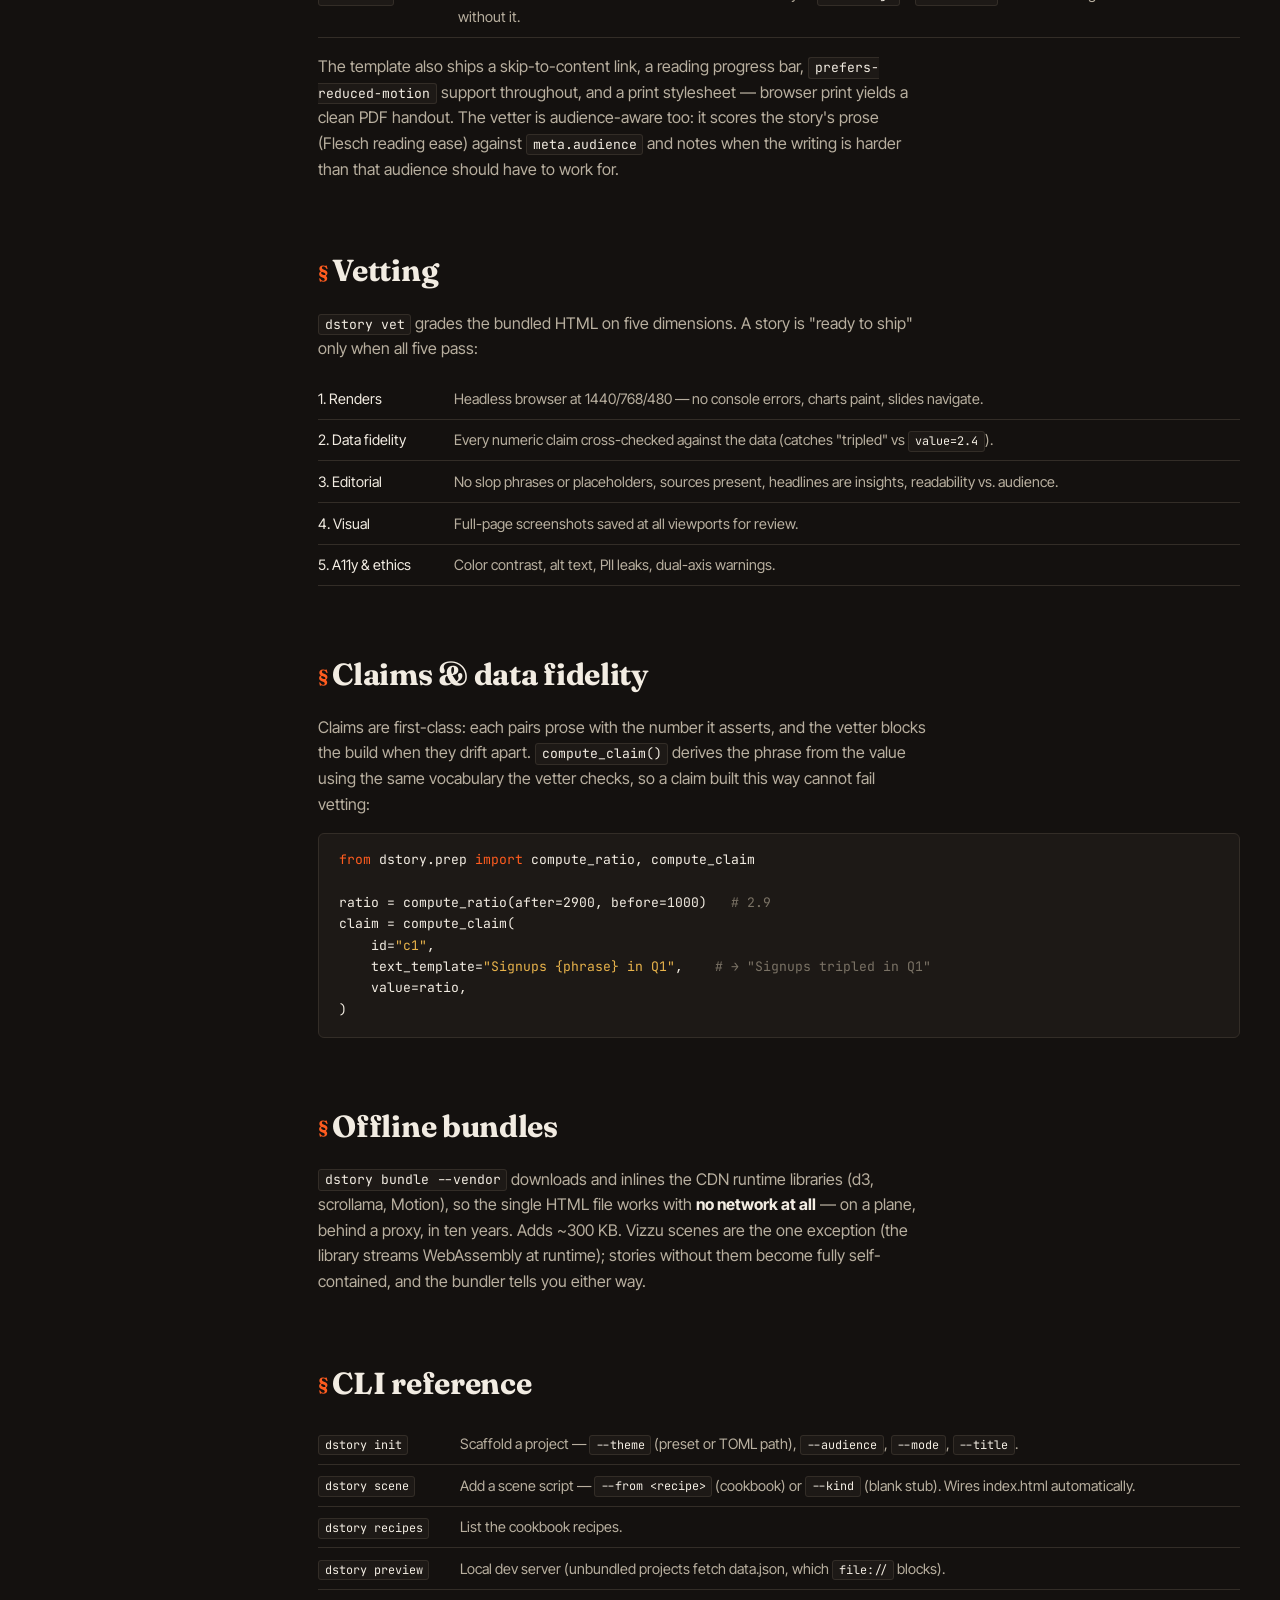
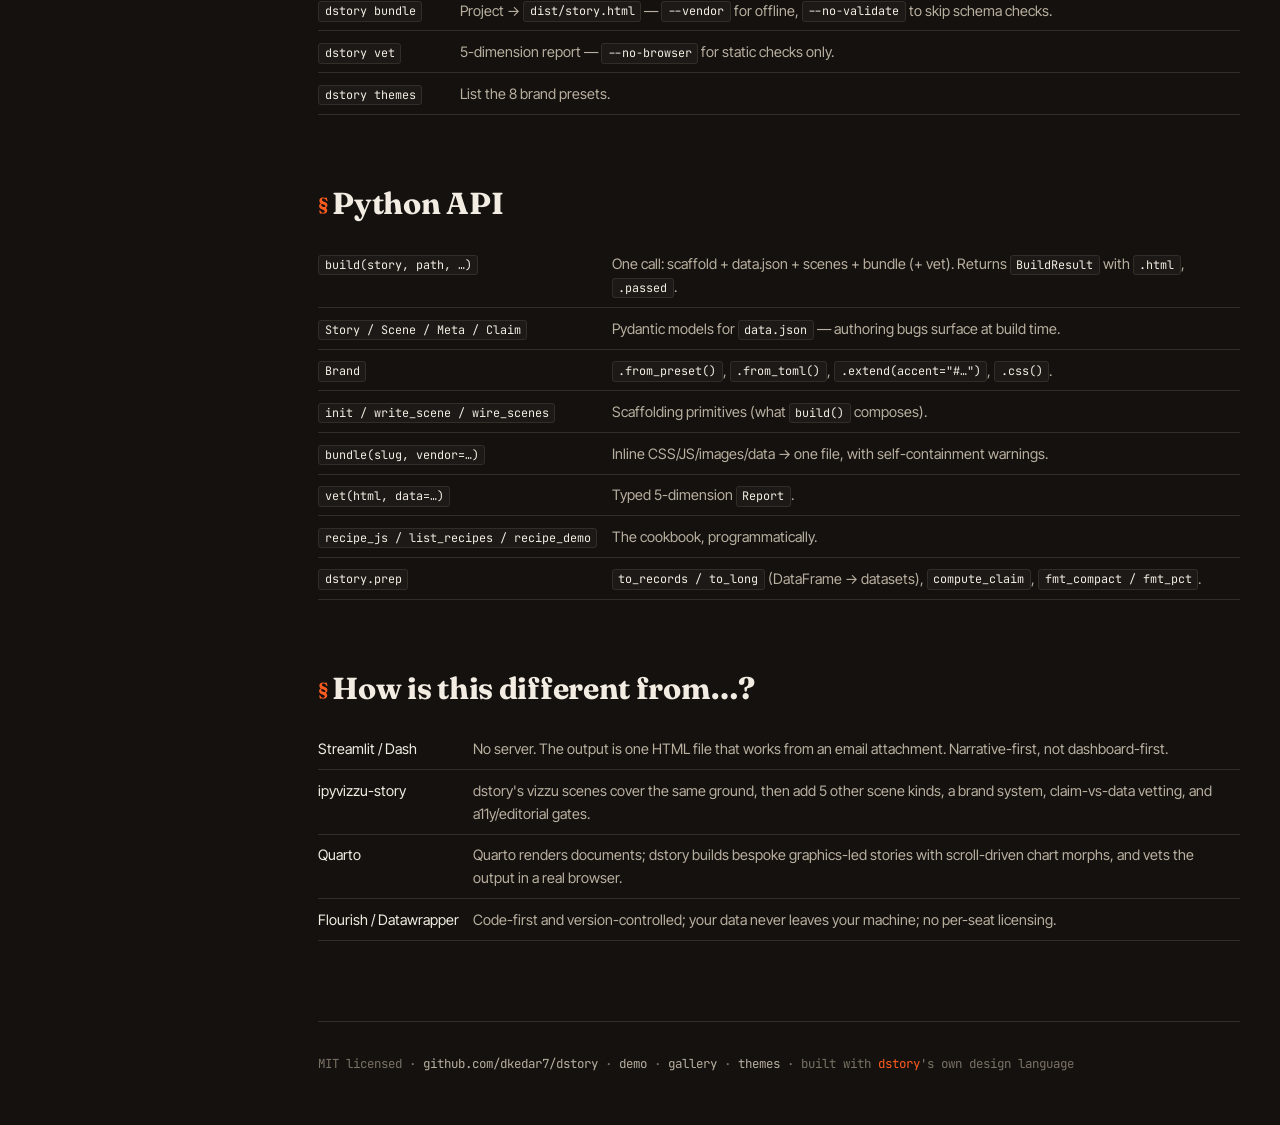
==== commit 495c8a3a: "feat: dstory.draft() - zero-config DataFrame to vetted story (#11, milestone 1) draft(df, title=...)" ====
--- a/docs/index.html
+++ b/docs/index.html
@@ -122,6 +122,7 @@
     <a class="item" href="demo/index.html">▶ Demo story</a>
     <a class="item" href="morphs/index.html">▶ Morph showcase</a>
     <a class="item" href="gallery/index.html">▶ Cookbook gallery</a>
+    <a class="item" href="drafted/index.html">▶ Drafted from a CSV</a>
     <a class="item" href="themes/index.html">▶ Theme showcase</a>
     <div class="group">Project</div>
     <a class="item" href="https://github.com/dkedar7/dstory">GitHub</a>
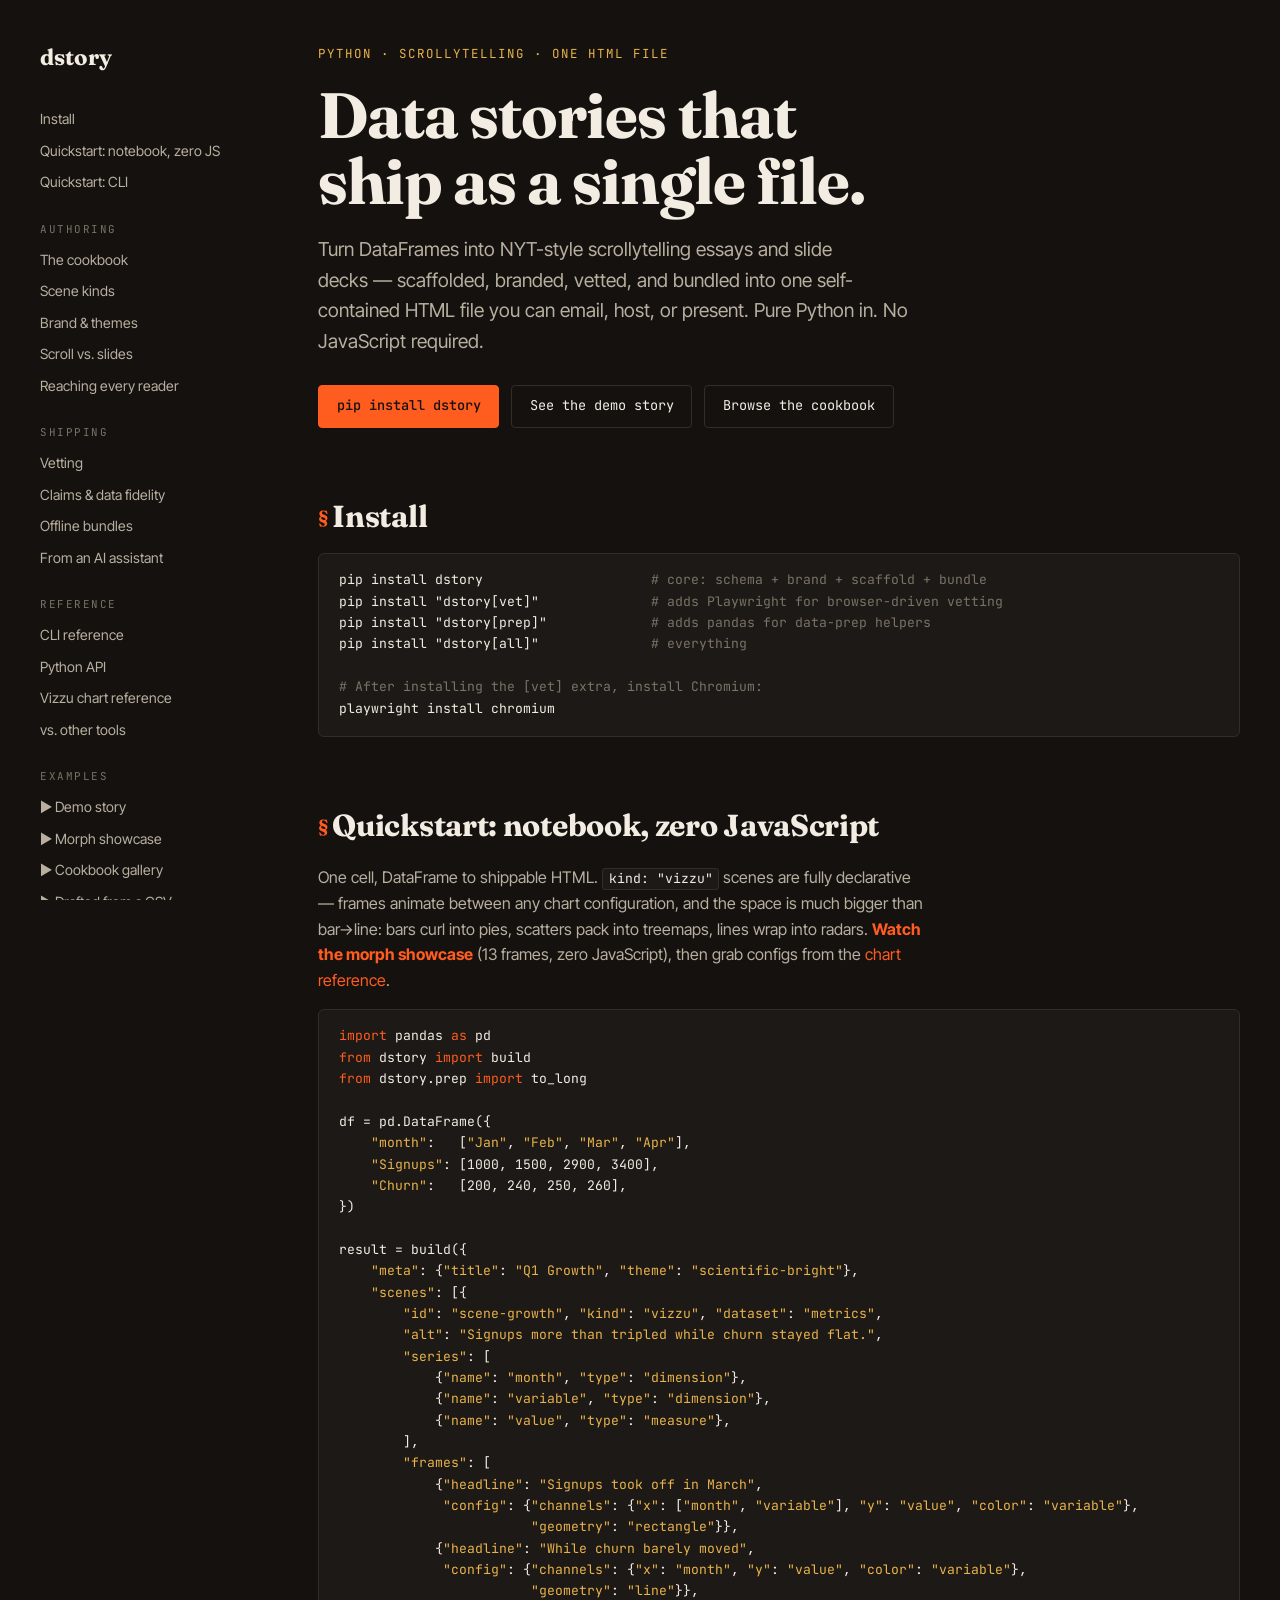
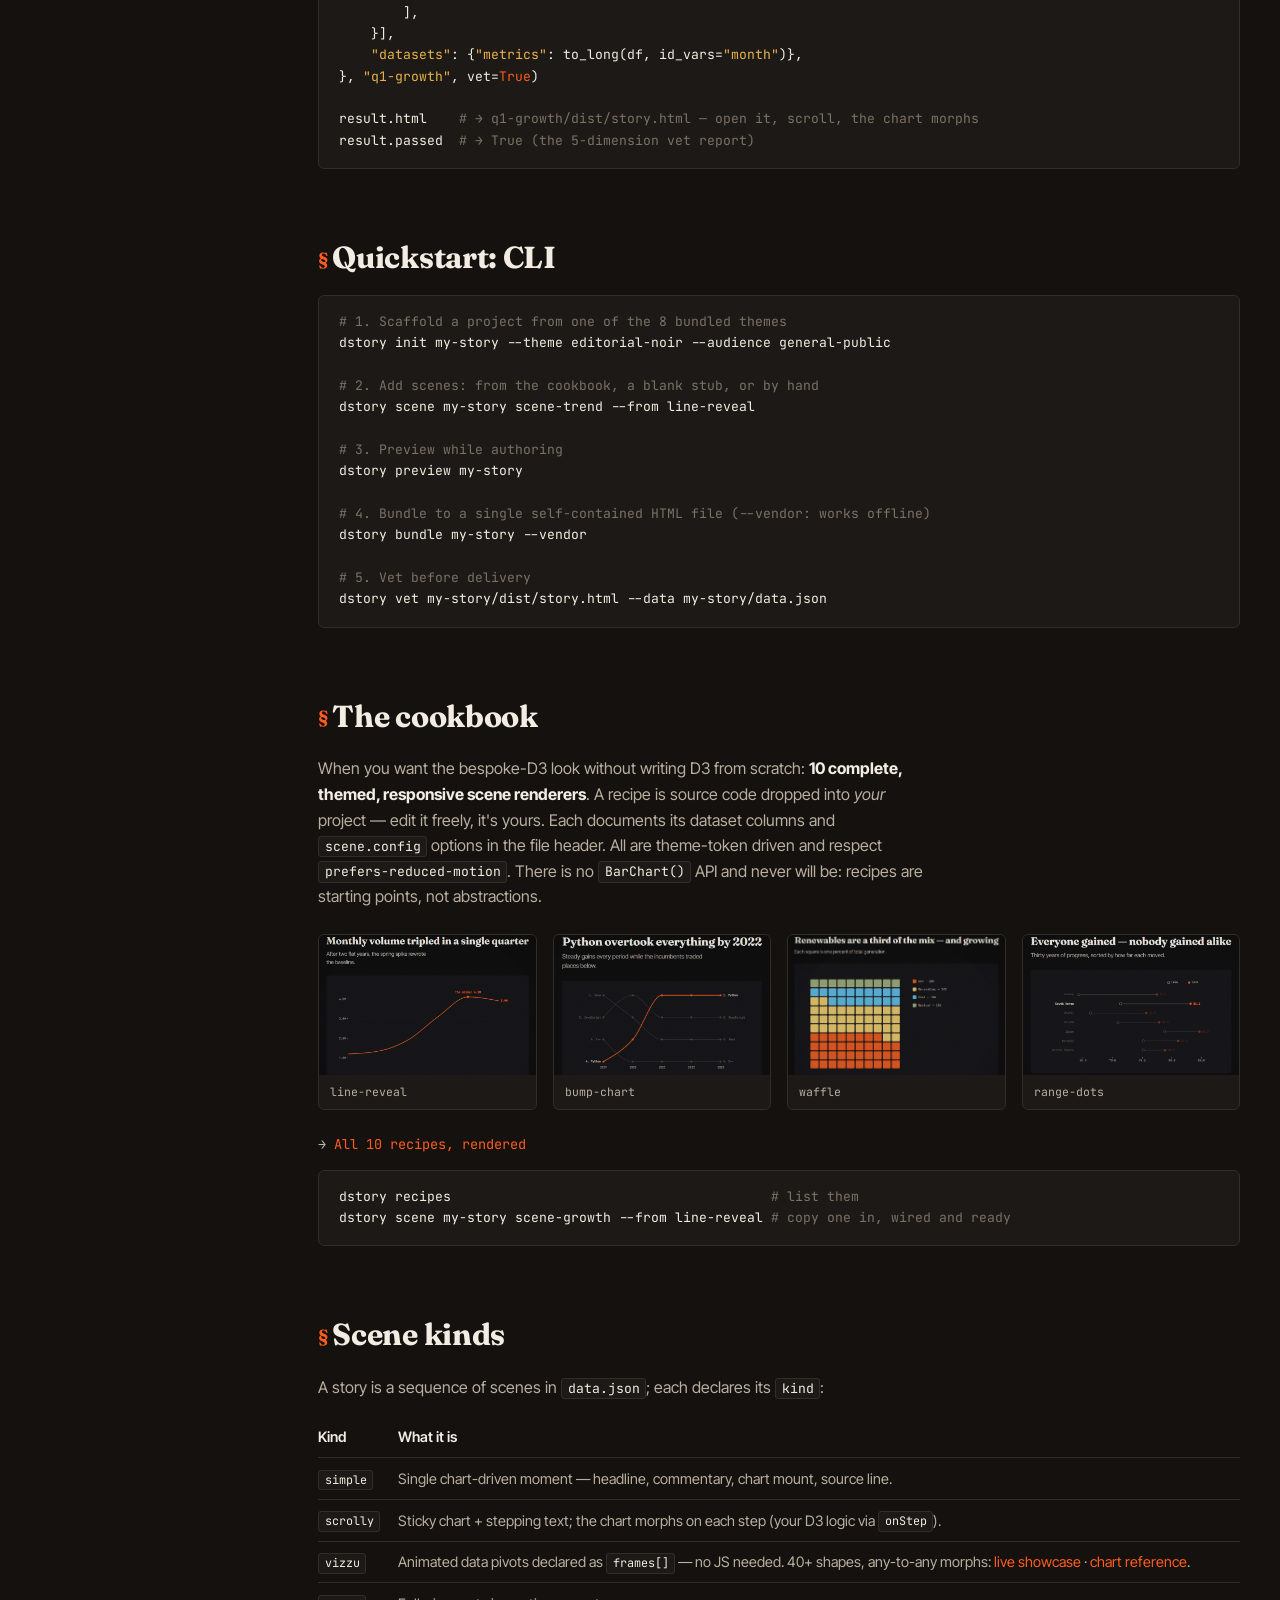
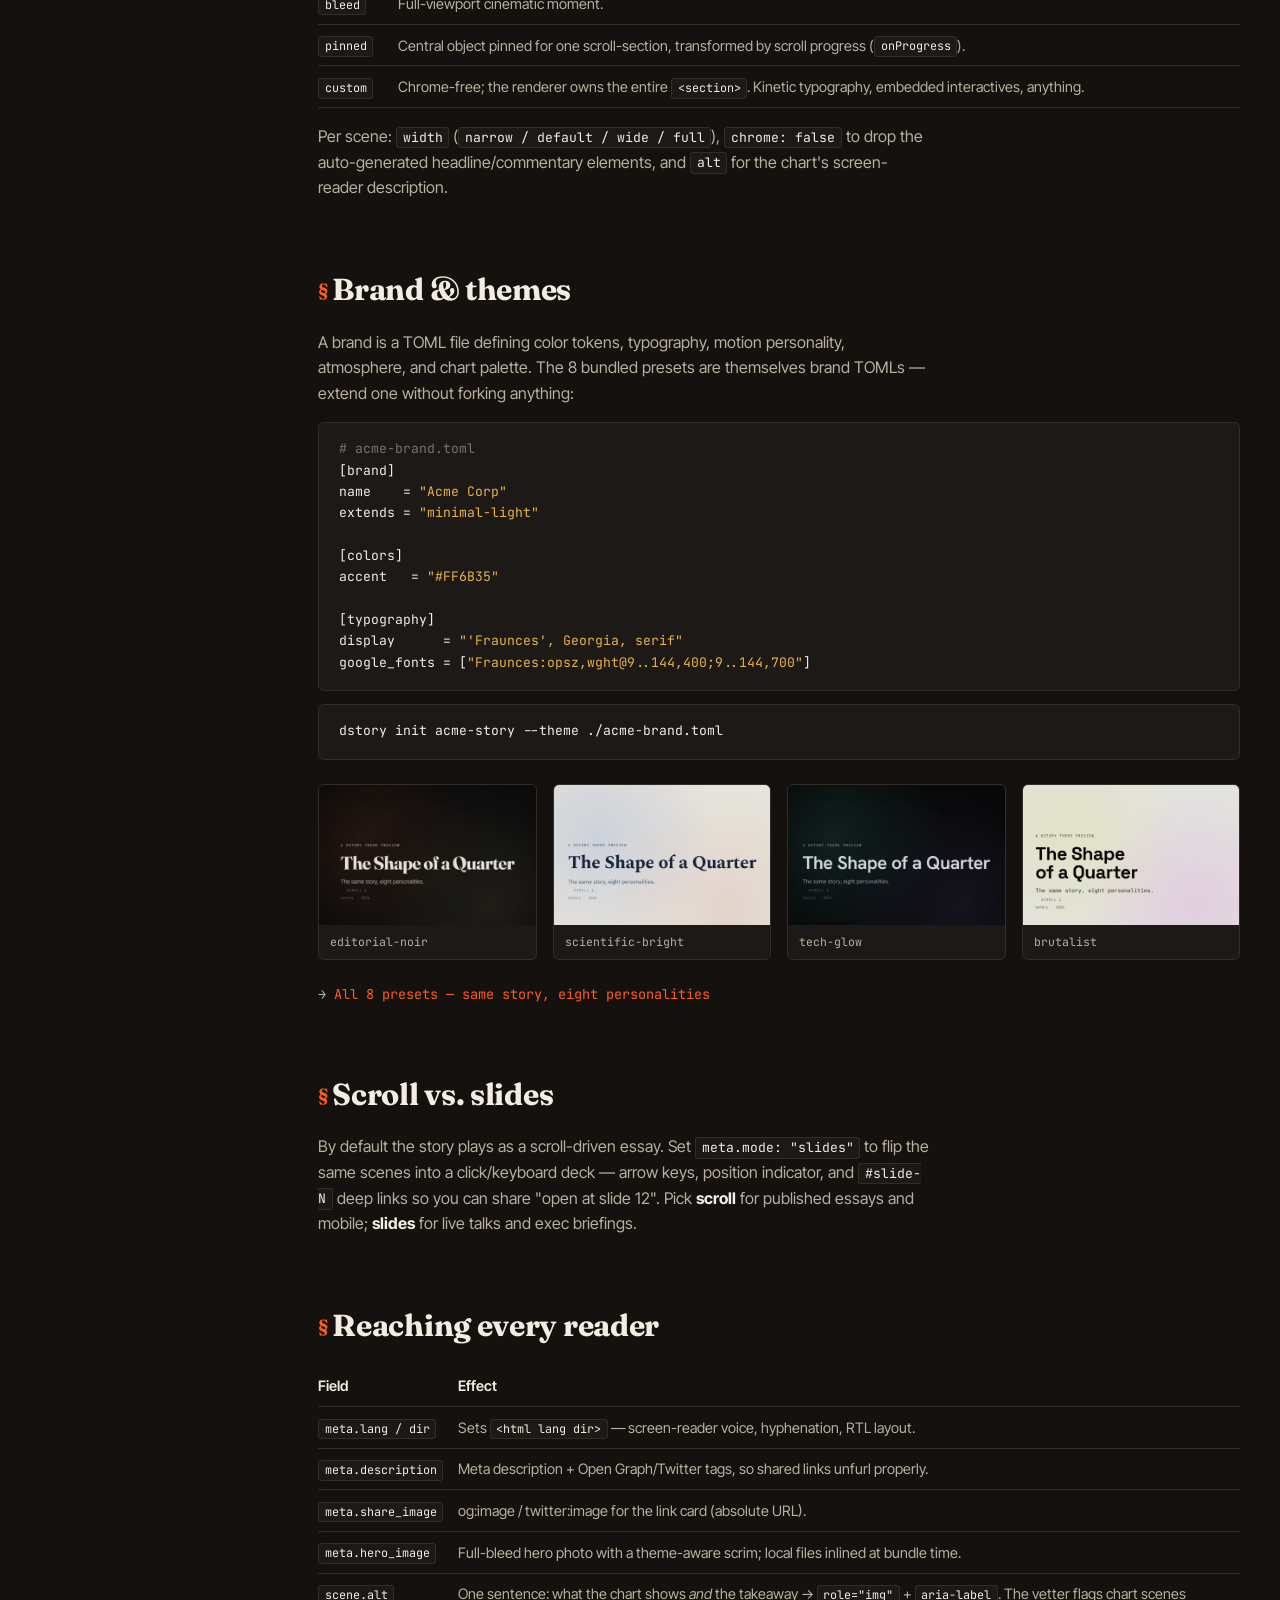
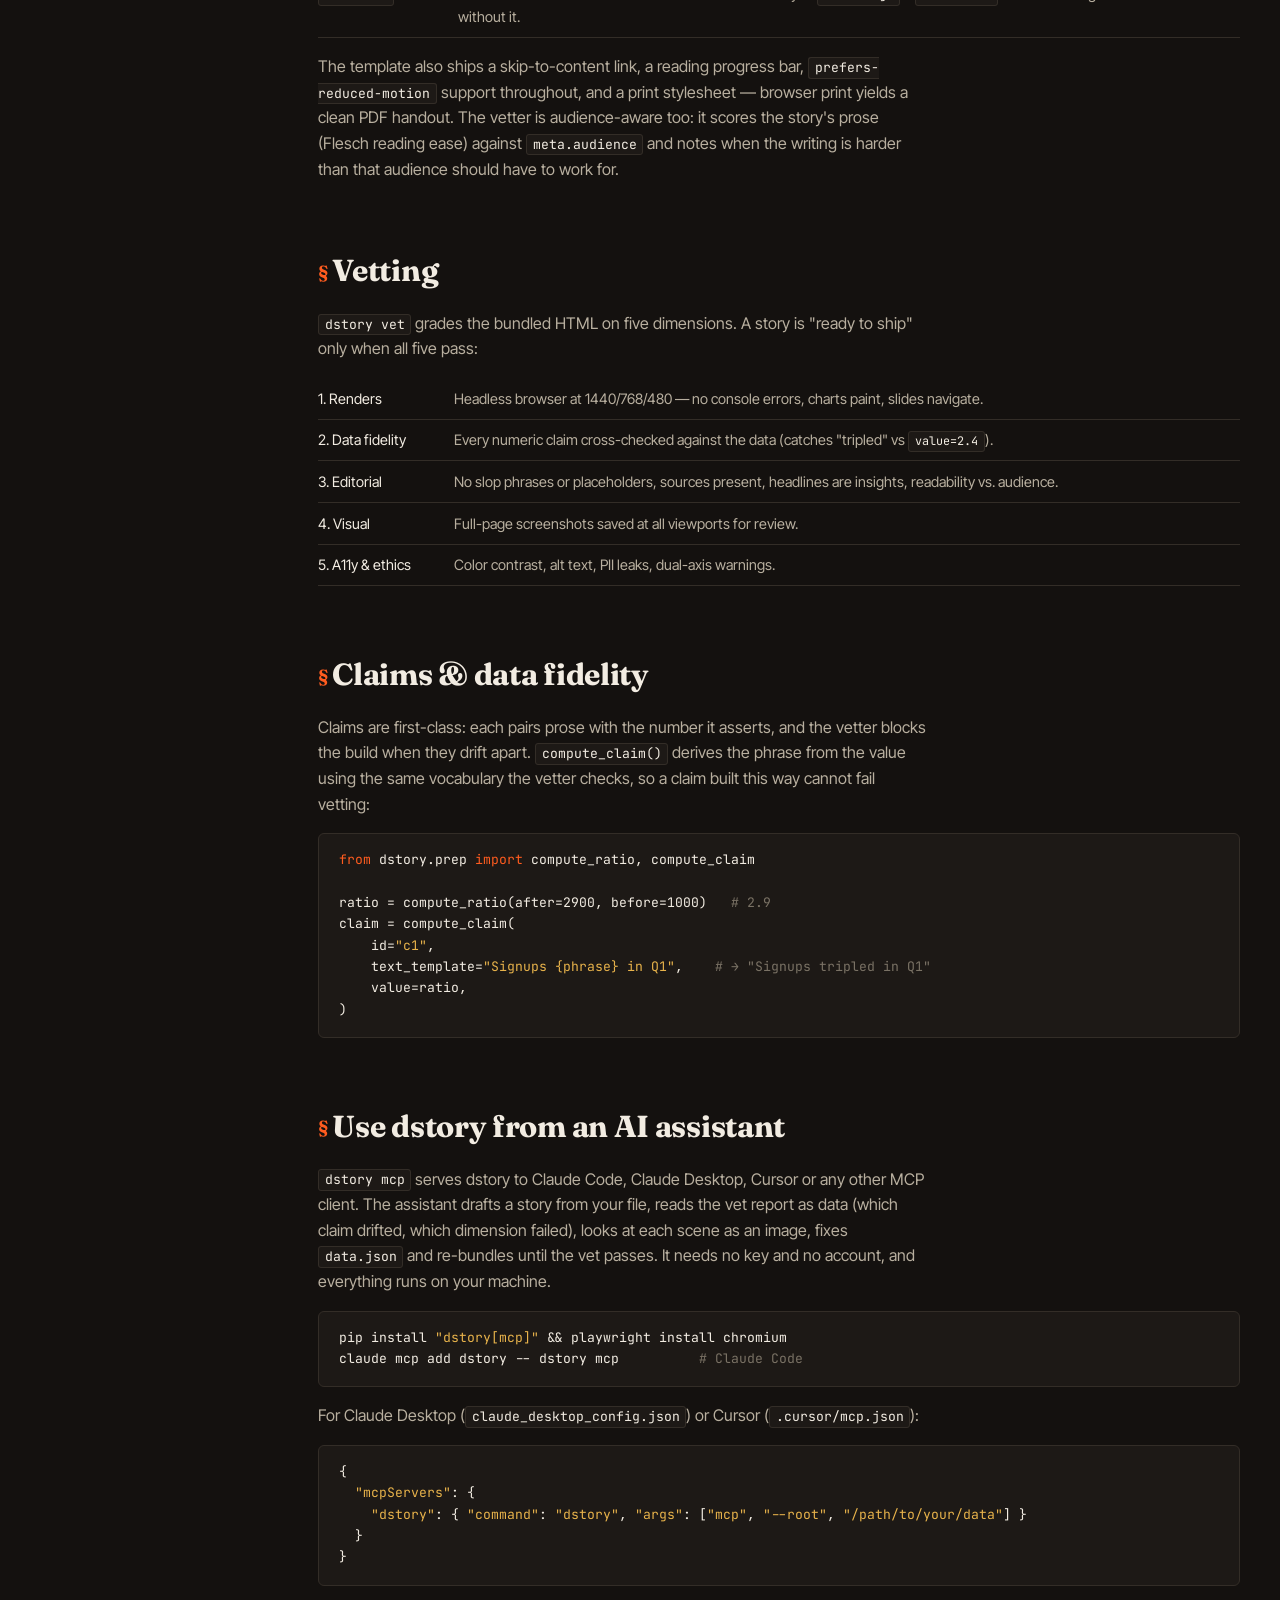
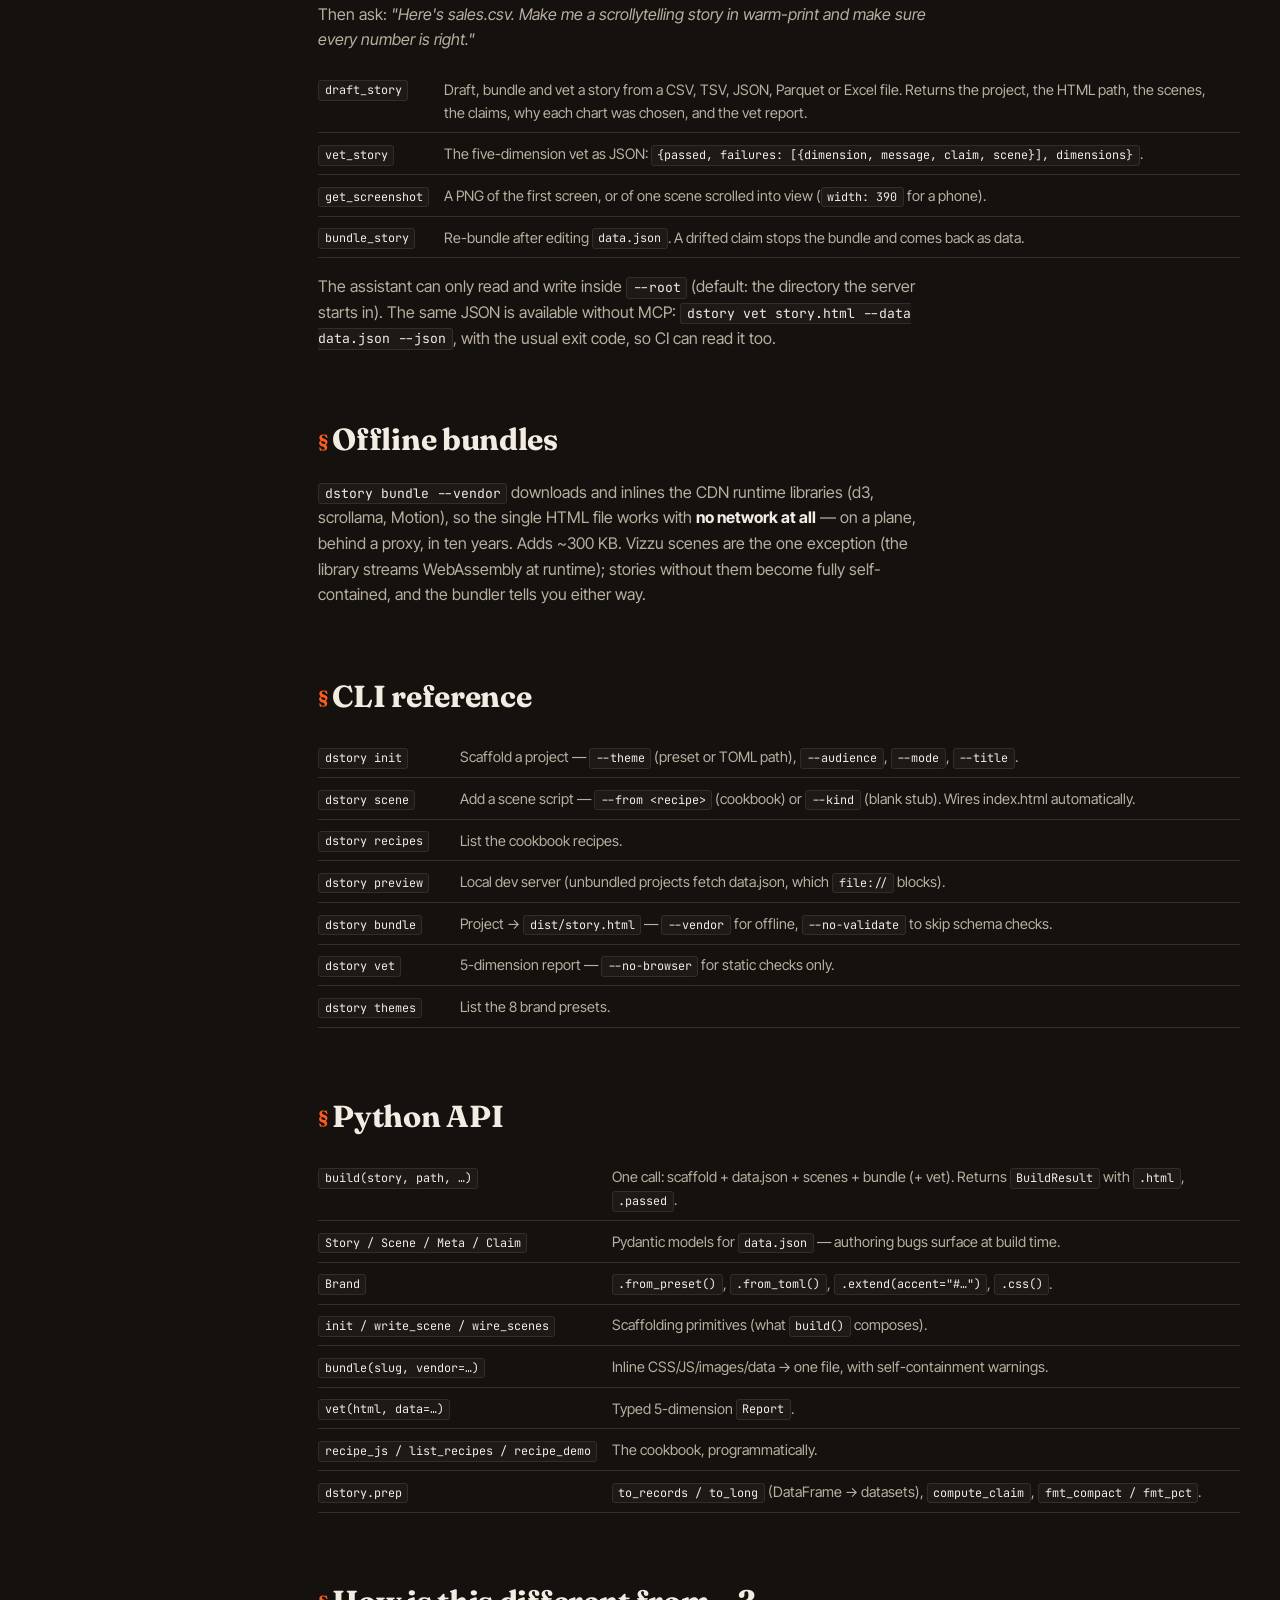
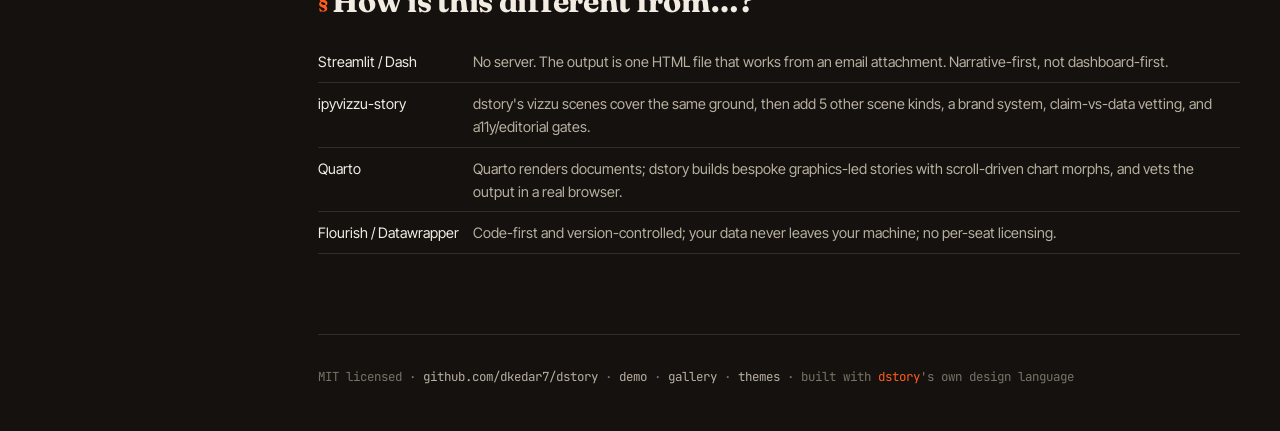
==== commit de9bb141: "feat: `dstory mcp` and `dstory vet --json` - an AI assistant's ground-truth loop (#21 M1) - dstory.a" ====
--- a/docs/index.html
+++ b/docs/index.html
@@ -113,6 +113,7 @@
     <a class="item" href="#vet">Vetting</a>
     <a class="item" href="#claims">Claims &amp; data fidelity</a>
     <a class="item" href="#vendor">Offline bundles</a>
+    <a class="item" href="#agents">From an AI assistant</a>
     <div class="group">Reference</div>
     <a class="item" href="#cli-ref">CLI reference</a>
     <a class="item" href="#api-ref">Python API</a>
@@ -315,6 +316,34 @@
     value=ratio,
 )</code></pre>
 
+<h2 id="agents">Use dstory from an AI assistant</h2>
+<p><code>dstory mcp</code> serves dstory to Claude Code, Claude Desktop, Cursor or
+any other MCP client. The assistant drafts a story from your file, reads the vet
+report as data (which claim drifted, which dimension failed), looks at each scene
+as an image, fixes <code>data.json</code> and re-bundles until the vet passes. It
+needs no key and no account, and everything runs on your machine.</p>
+<pre><code>pip install <span class="c-str">"dstory[mcp]"</span> &amp;&amp; playwright install chromium
+claude mcp add dstory -- dstory mcp          <span class="c-com"># Claude Code</span></code></pre>
+<p>For Claude Desktop (<code>claude_desktop_config.json</code>) or Cursor
+(<code>.cursor/mcp.json</code>):</p>
+<pre><code>{
+  <span class="c-str">"mcpServers"</span>: {
+    <span class="c-str">"dstory"</span>: { <span class="c-str">"command"</span>: <span class="c-str">"dstory"</span>, <span class="c-str">"args"</span>: [<span class="c-str">"mcp"</span>, <span class="c-str">"--root"</span>, <span class="c-str">"/path/to/your/data"</span>] }
+  }
+}</code></pre>
+<p>Then ask: <em>"Here's sales.csv. Make me a scrollytelling story in warm-print and
+make sure every number is right."</em></p>
+<table>
+  <tr><td><code>draft_story</code></td><td>Draft, bundle and vet a story from a CSV, TSV, JSON, Parquet or Excel file. Returns the project, the HTML path, the scenes, the claims, why each chart was chosen, and the vet report.</td></tr>
+  <tr><td><code>vet_story</code></td><td>The five-dimension vet as JSON: <code>{passed, failures: [{dimension, message, claim, scene}], dimensions}</code>.</td></tr>
+  <tr><td><code>get_screenshot</code></td><td>A PNG of the first screen, or of one scene scrolled into view (<code>width: 390</code> for a phone).</td></tr>
+  <tr><td><code>bundle_story</code></td><td>Re-bundle after editing <code>data.json</code>. A drifted claim stops the bundle and comes back as data.</td></tr>
+</table>
+<p>The assistant can only read and write inside <code>--root</code> (default: the
+directory the server starts in). The same JSON is available without MCP:
+<code>dstory vet story.html --data data.json --json</code>, with the usual exit code,
+so CI can read it too.</p>
+
 <h2 id="vendor">Offline bundles</h2>
 <p><code>dstory bundle --vendor</code> downloads and inlines the CDN runtime libraries
 (d3, scrollama, Motion), so the single HTML file works with <strong>no network at
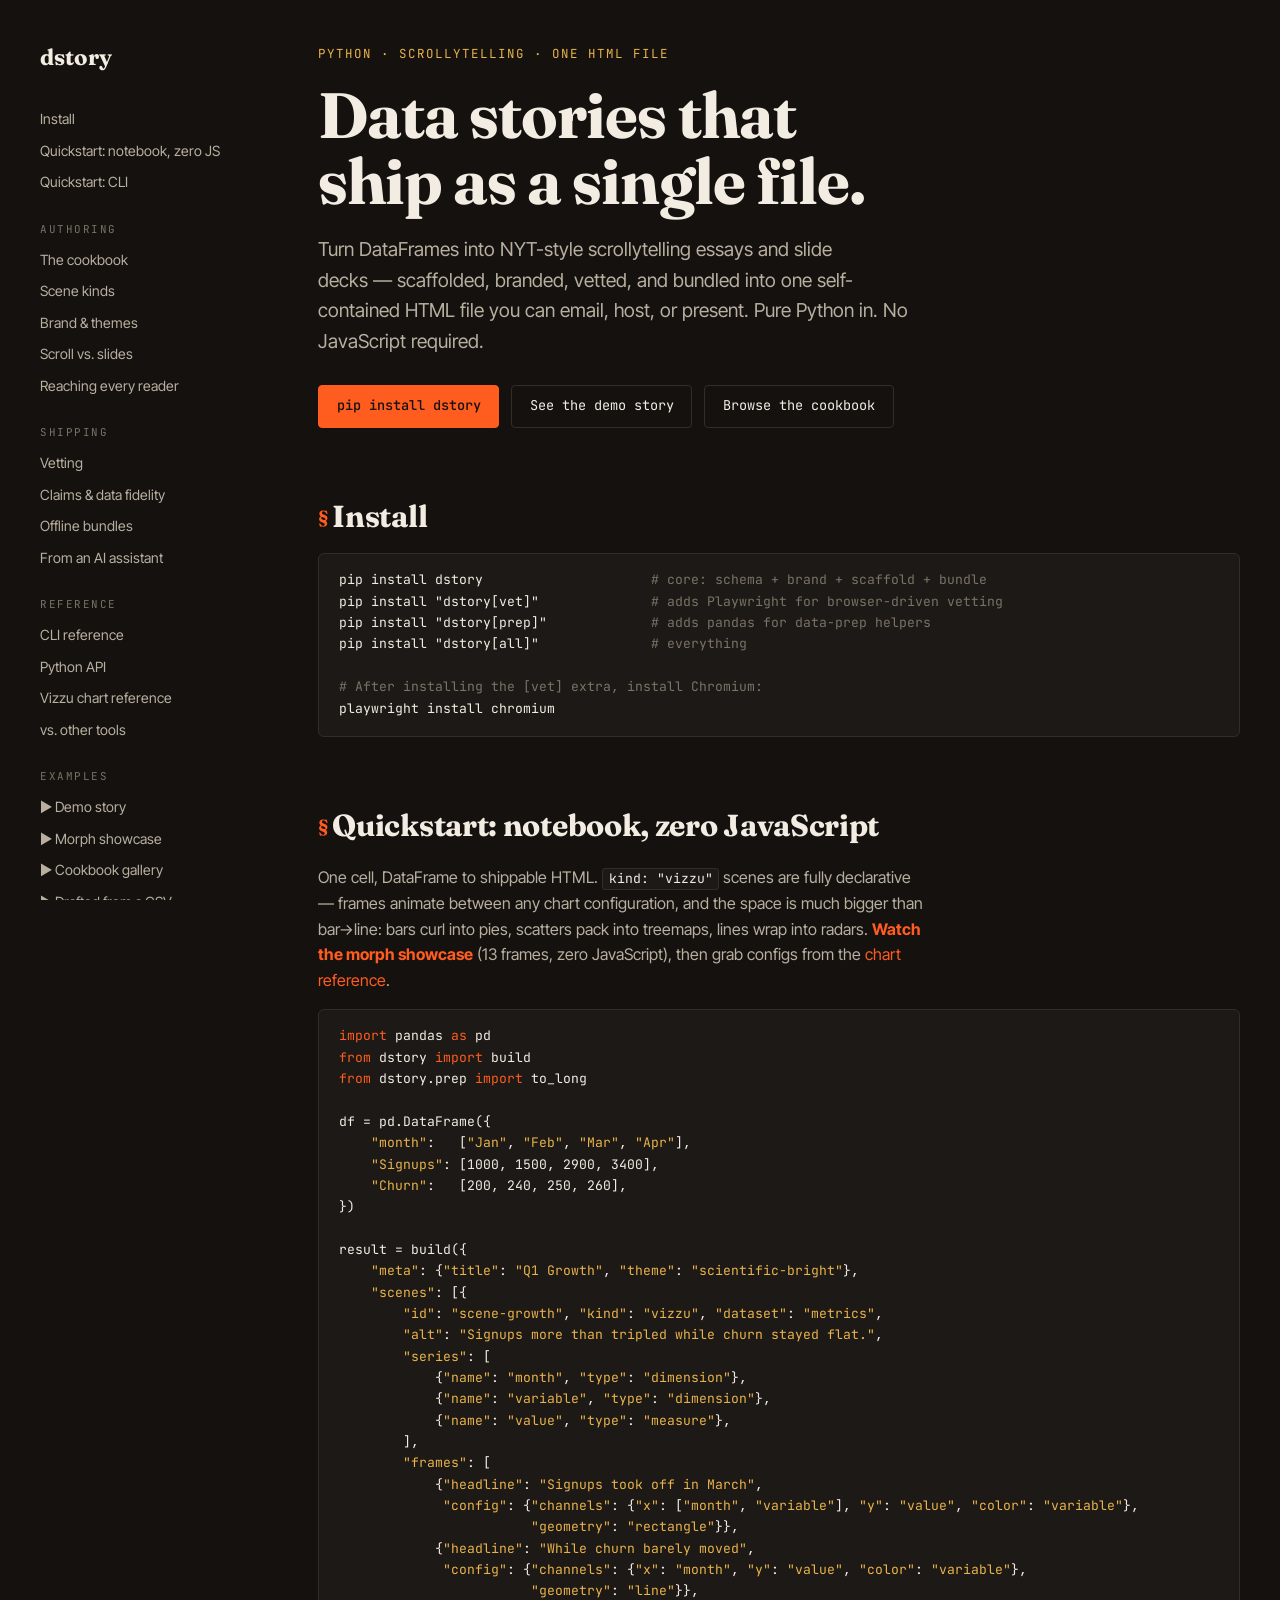
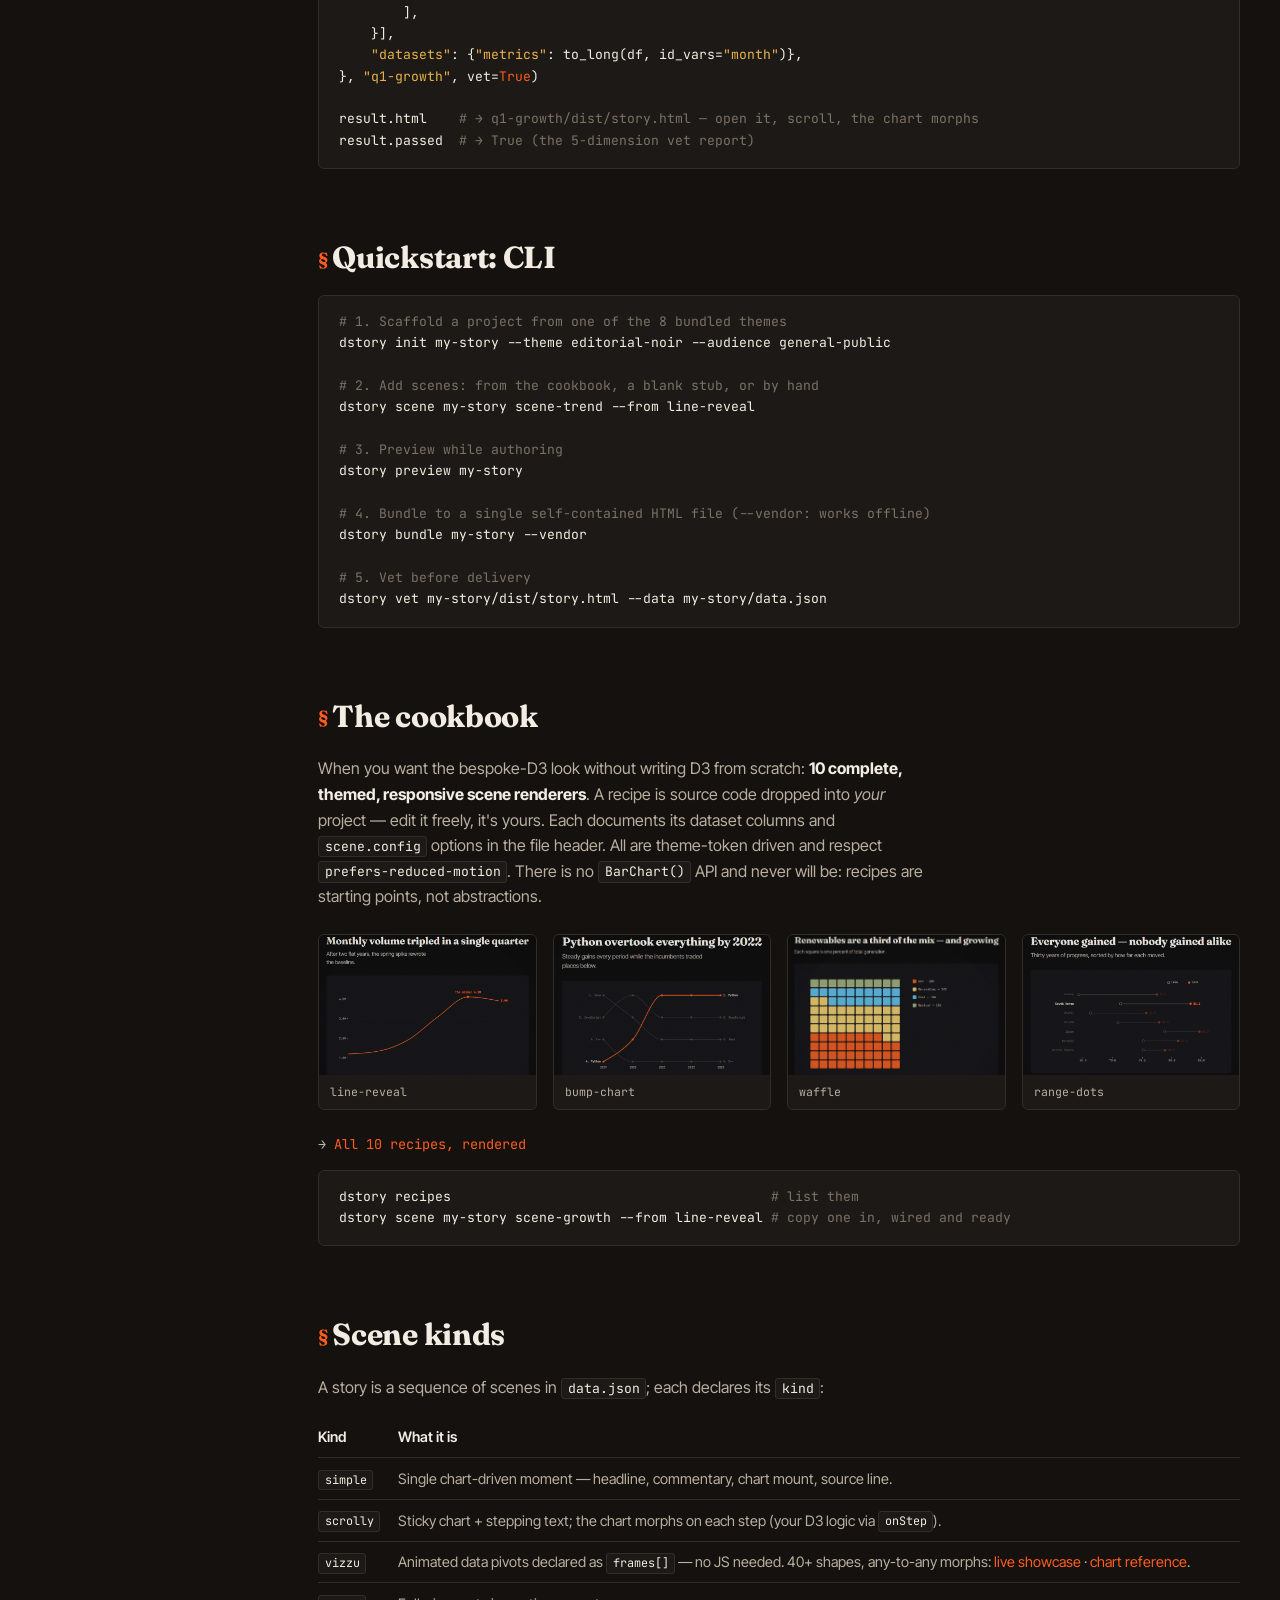
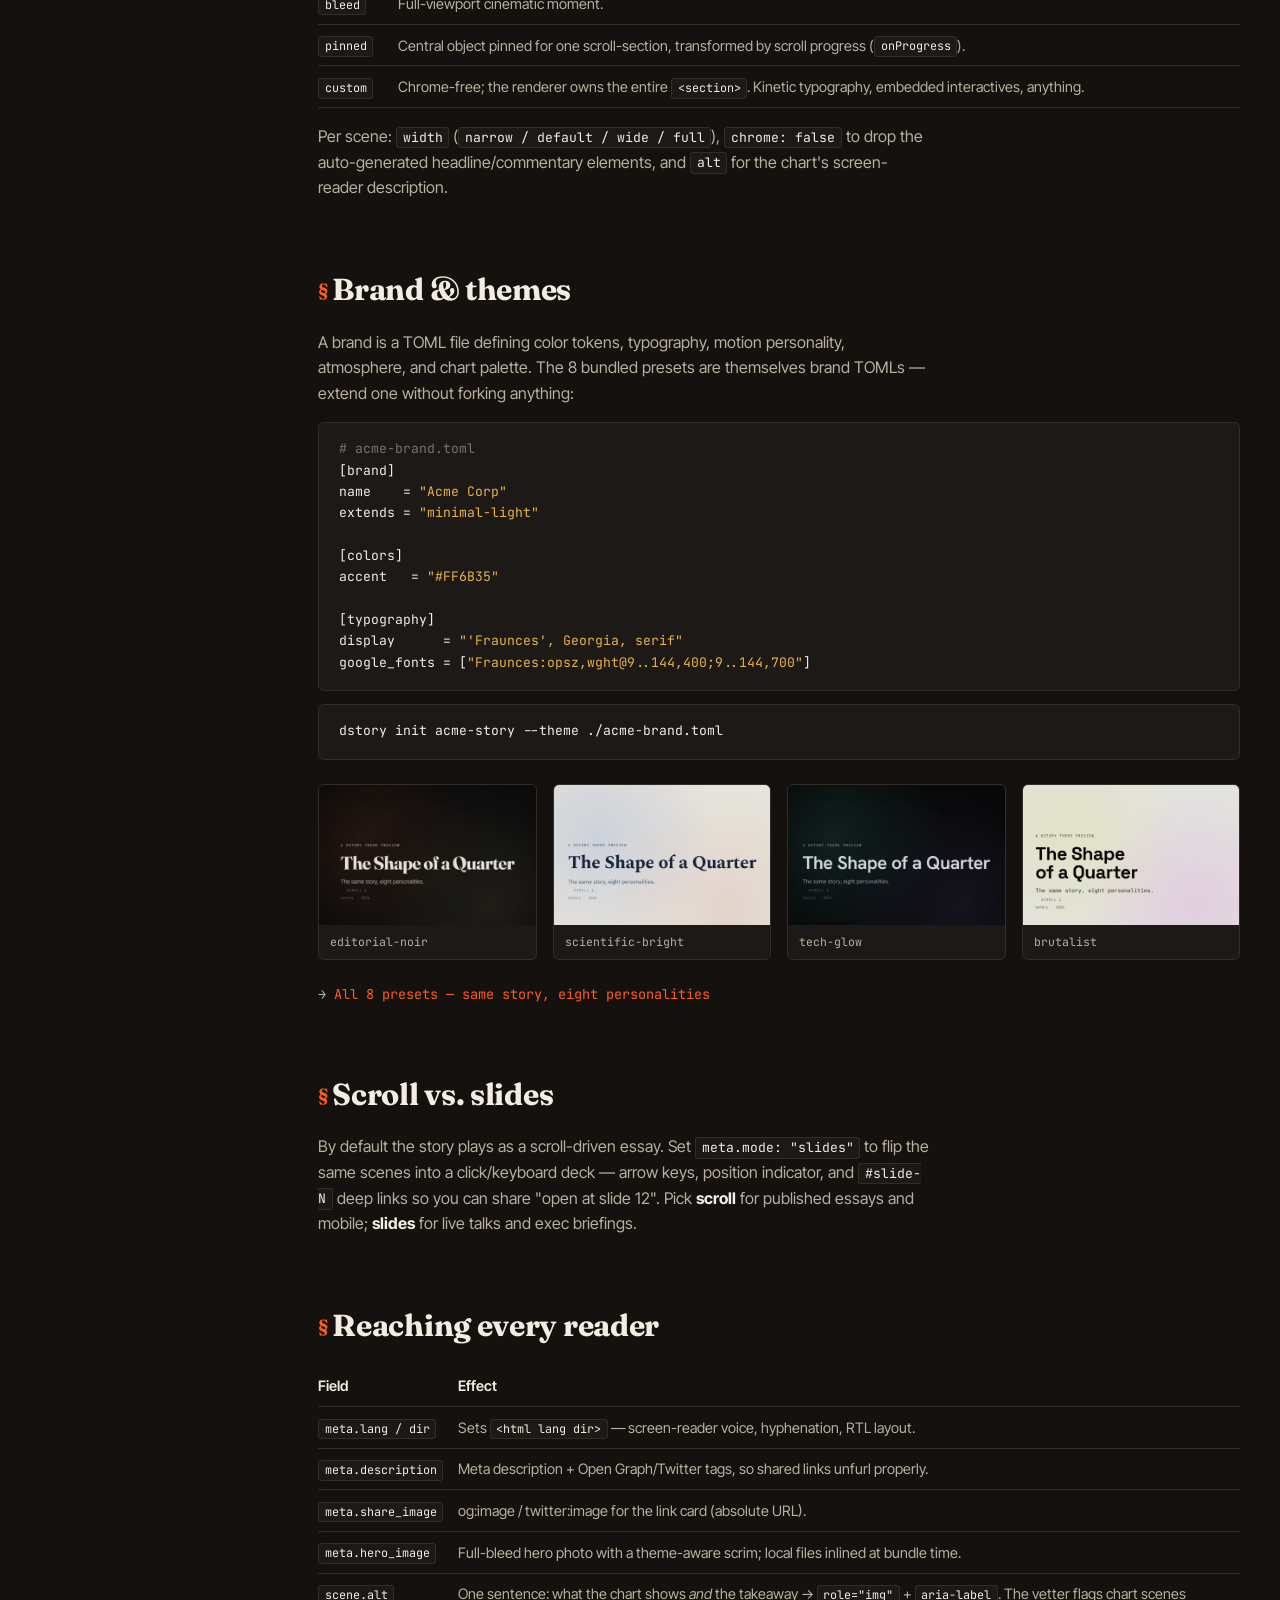
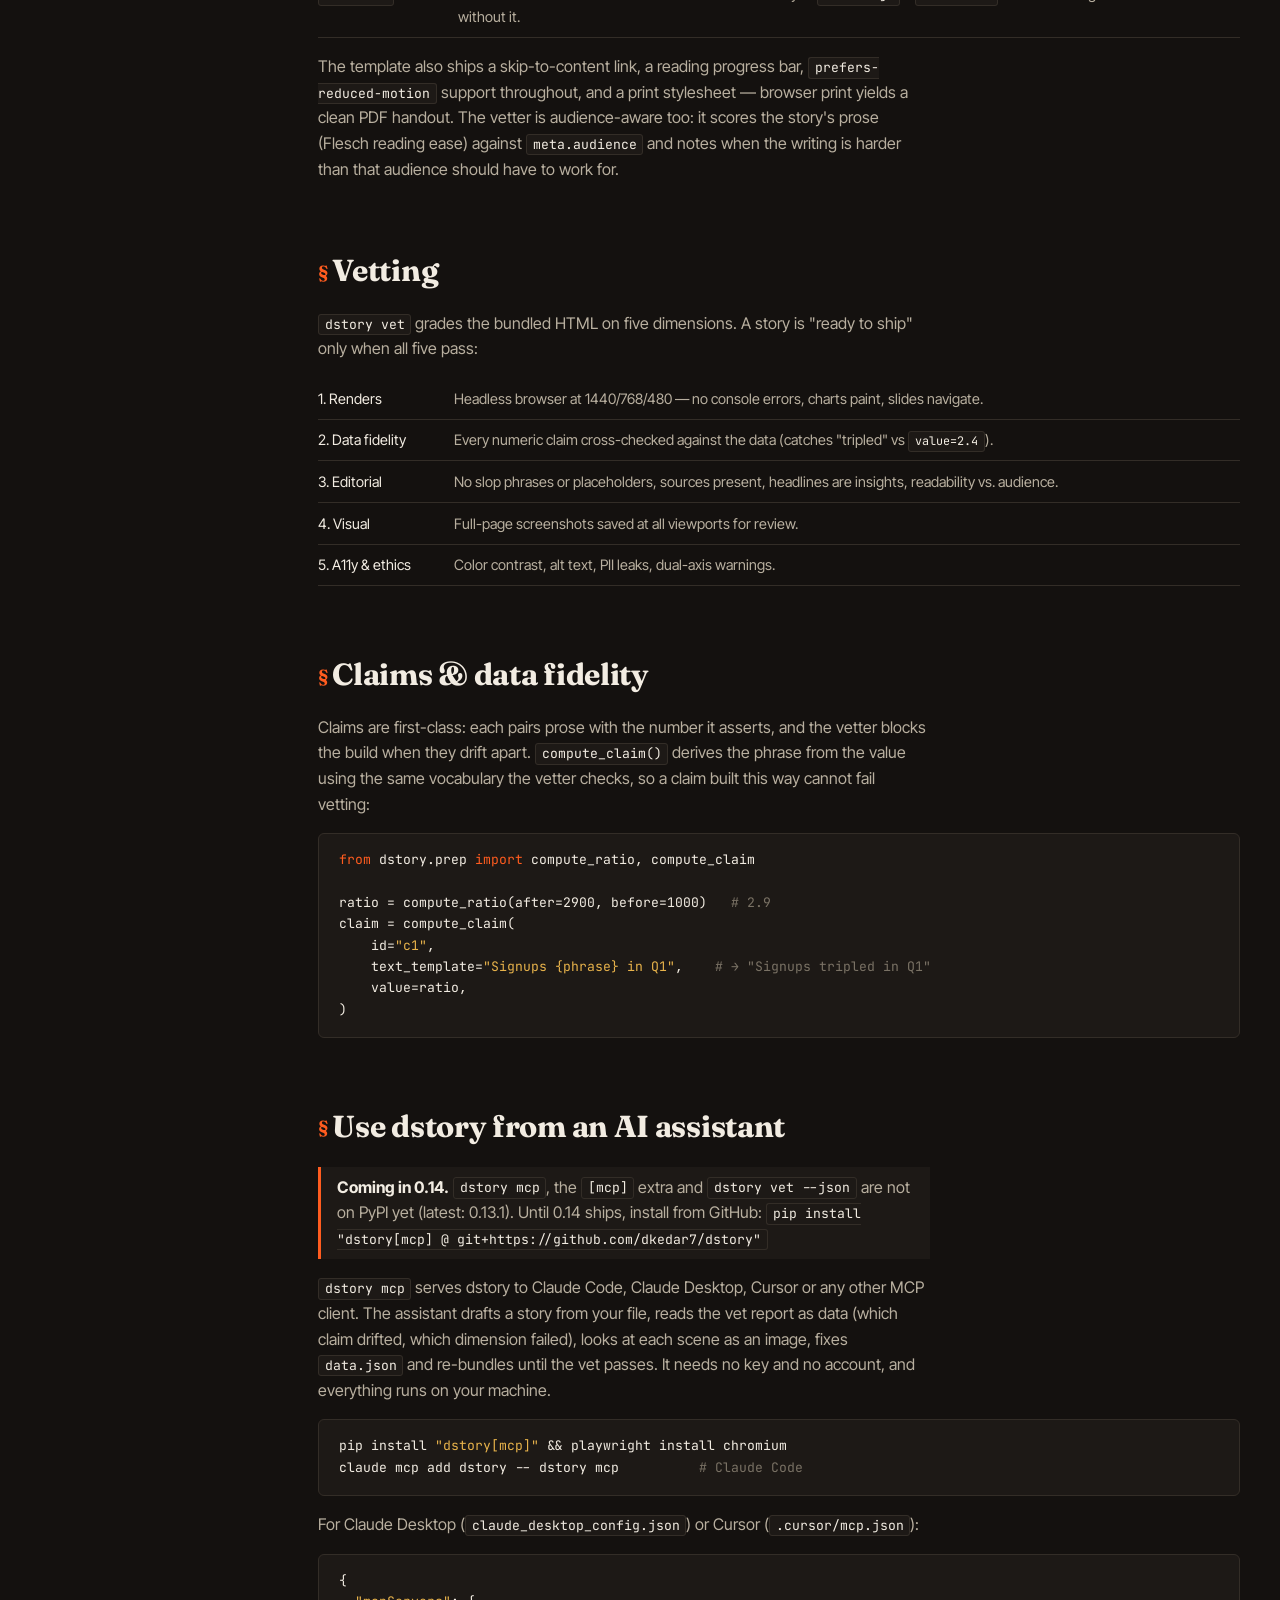
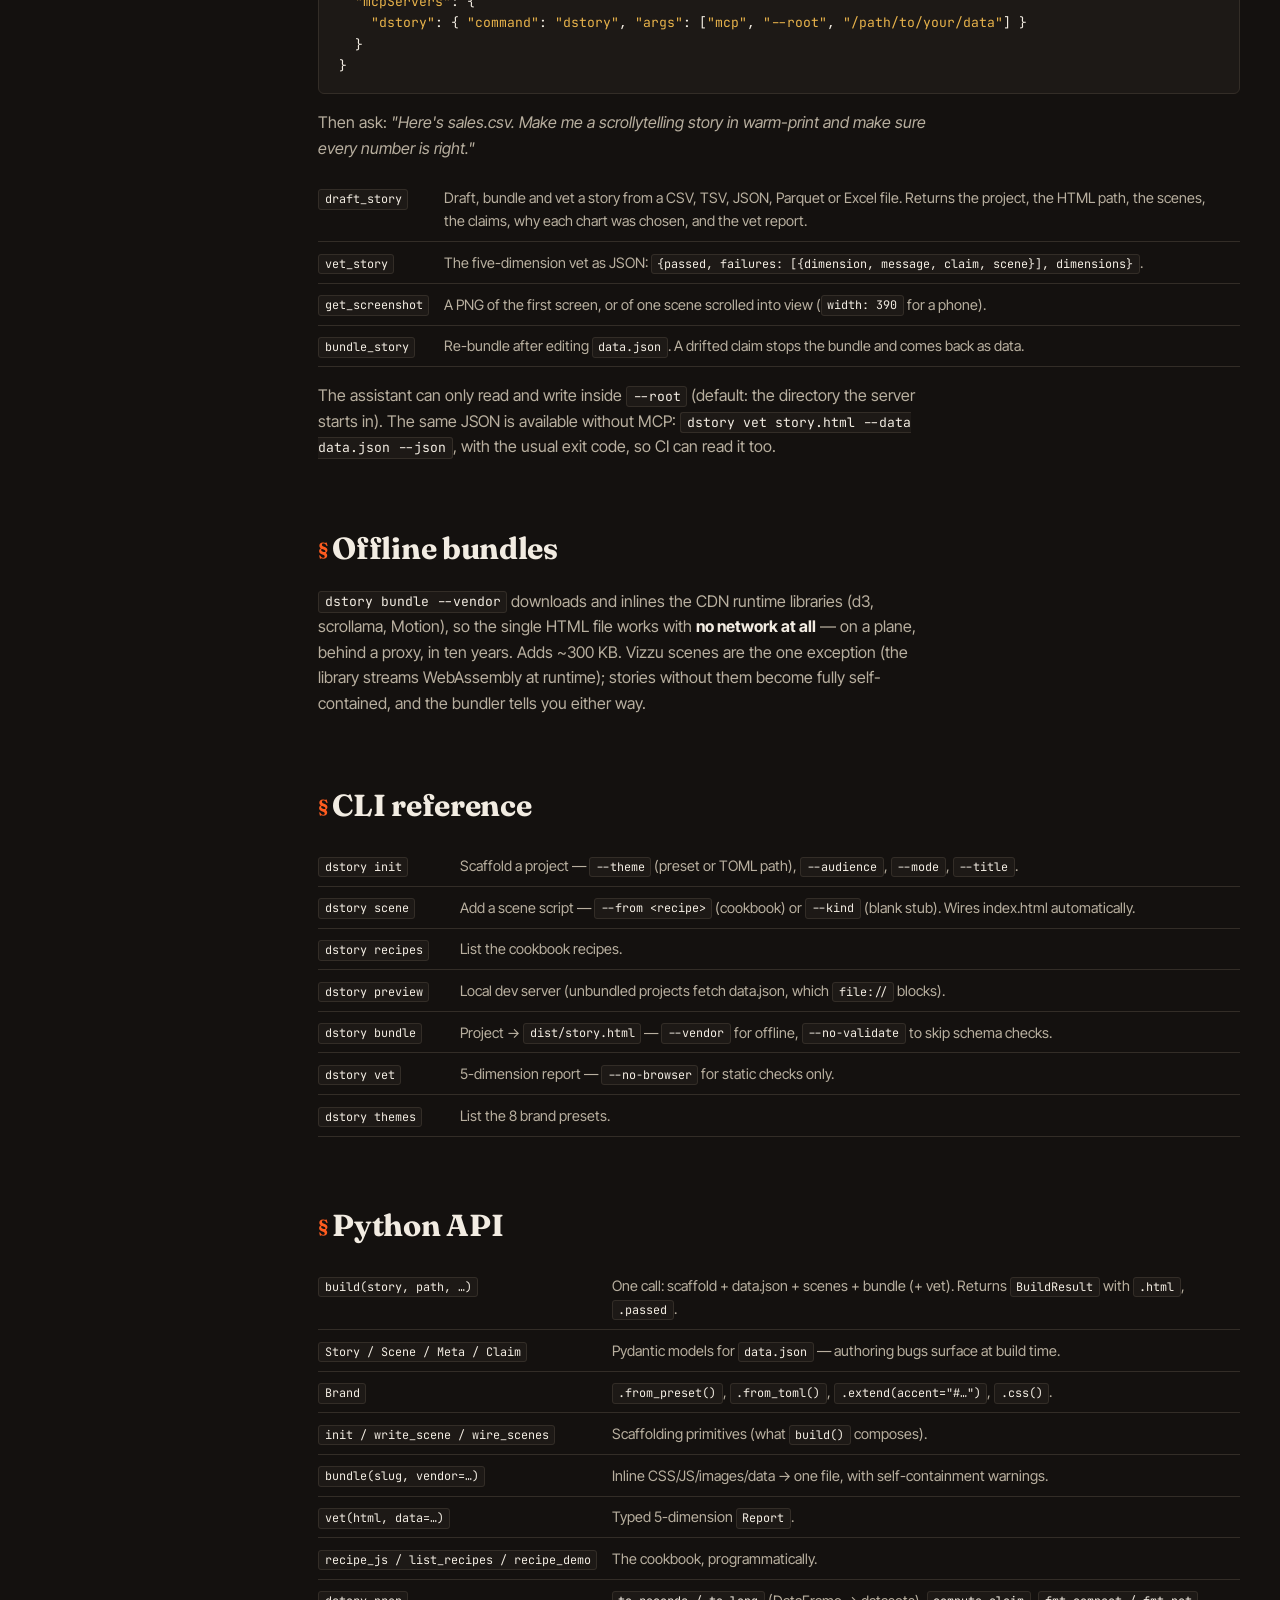
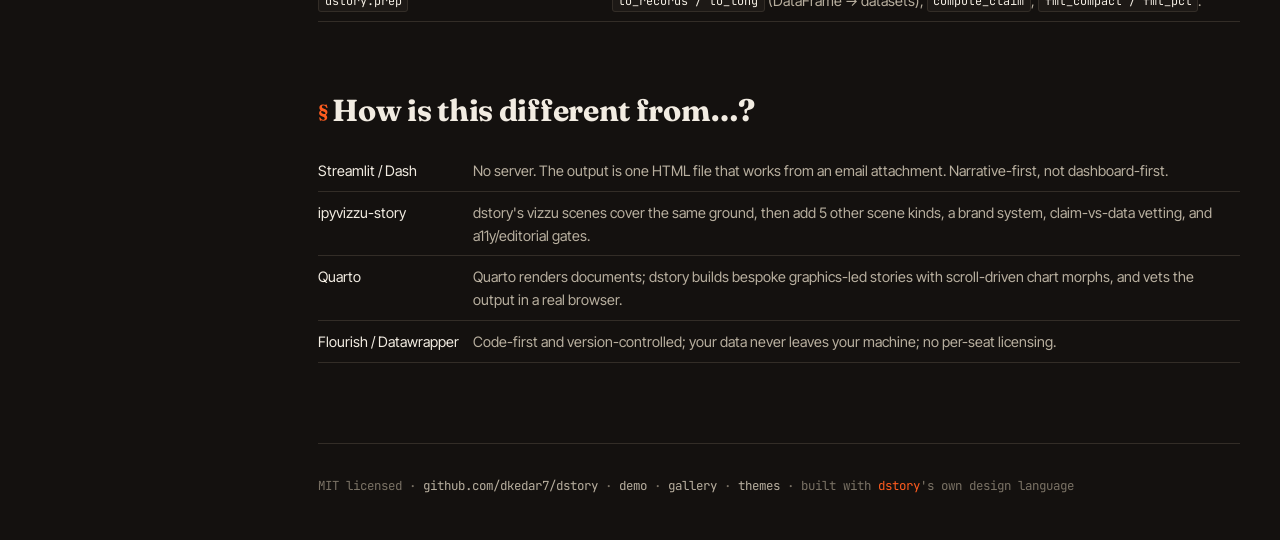
==== commit 48d7885b: "docs: say `dstory mcp` and `vet --json` are coming in 0.14 (#32) The README and docs site describe t" ====
--- a/docs/index.html
+++ b/docs/index.html
@@ -55,6 +55,9 @@
   p, li { color: var(--ink-soft); max-width: 68ch; }
   strong { color: var(--ink); }
   hr { border: 0; border-top: 1px solid var(--rule); margin: 3.5rem 0; }
+  p.unreleased { border-left: 3px solid var(--accent); padding: 0.5rem 0 0.5rem 1rem;
+                 background: var(--bg-elev); }
+  p.unreleased code { overflow-wrap: anywhere; }
 
   pre { background: var(--bg-elev); border: 1px solid var(--rule); border-radius: 6px;
         padding: 1rem 1.25rem; overflow-x: auto; font-size: 0.82rem; line-height: 1.55; }
@@ -317,6 +320,10 @@
 )</code></pre>
 
 <h2 id="agents">Use dstory from an AI assistant</h2>
+<p class="unreleased"><strong>Coming in 0.14.</strong> <code>dstory mcp</code>, the
+<code>[mcp]</code> extra and <code>dstory vet --json</code> are not on PyPI yet (latest:
+0.13.1). Until 0.14 ships, install from GitHub:
+<code>pip install "dstory[mcp] @ git+https://github.com/dkedar7/dstory"</code></p>
 <p><code>dstory mcp</code> serves dstory to Claude Code, Claude Desktop, Cursor or
 any other MCP client. The assistant drafts a story from your file, reads the vet
 report as data (which claim drifted, which dimension failed), looks at each scene
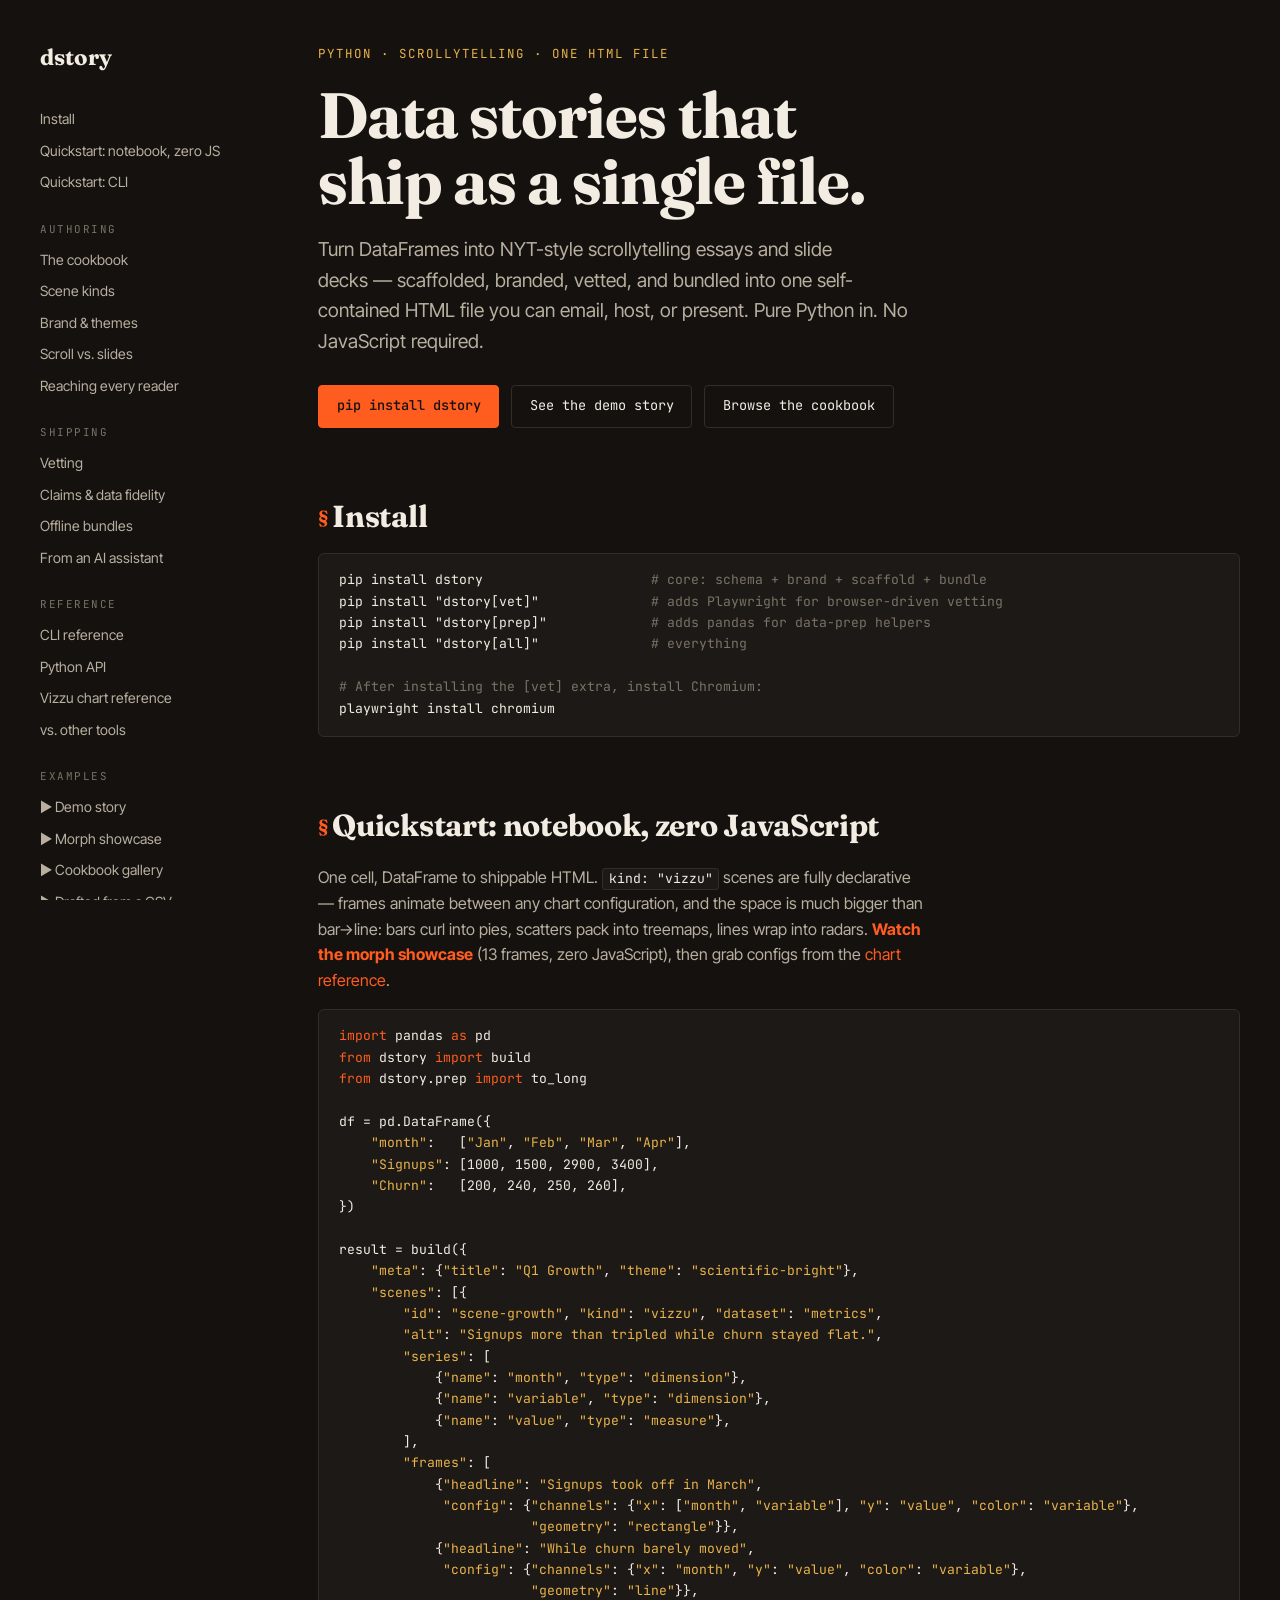
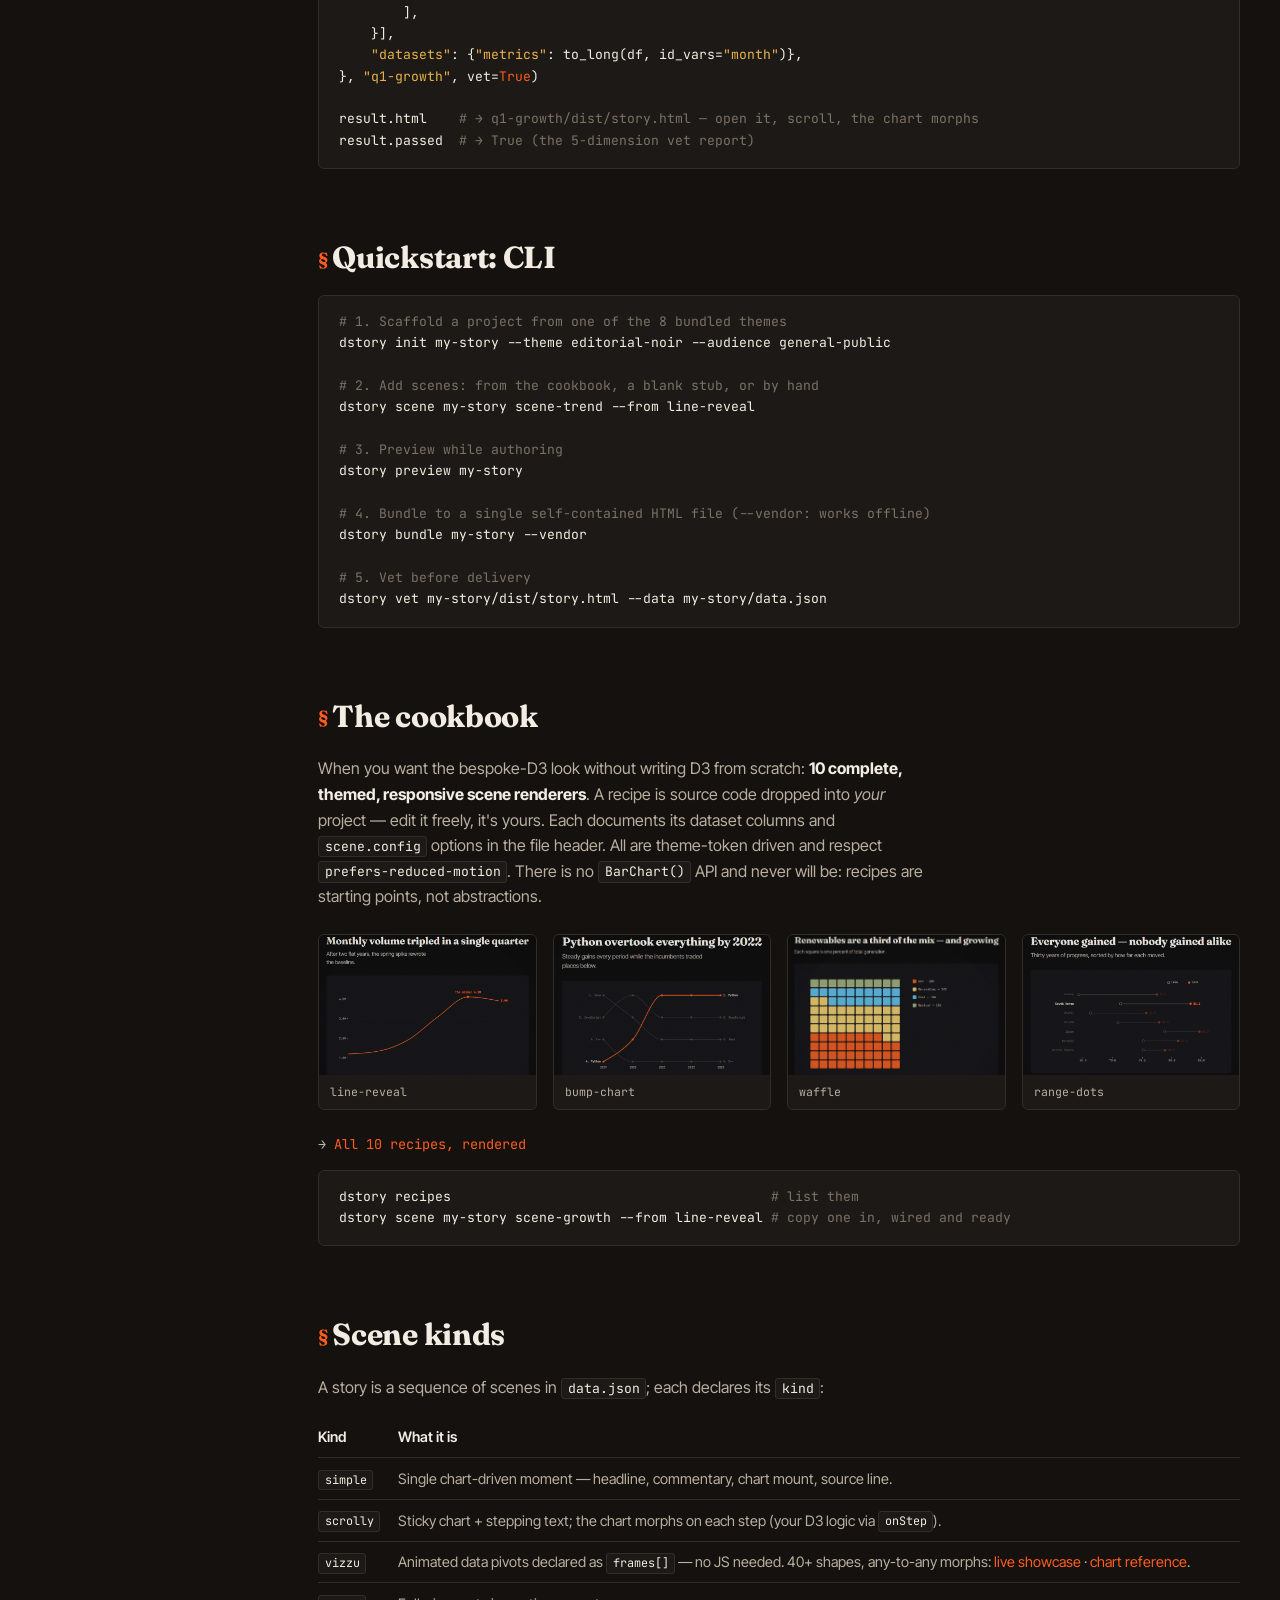
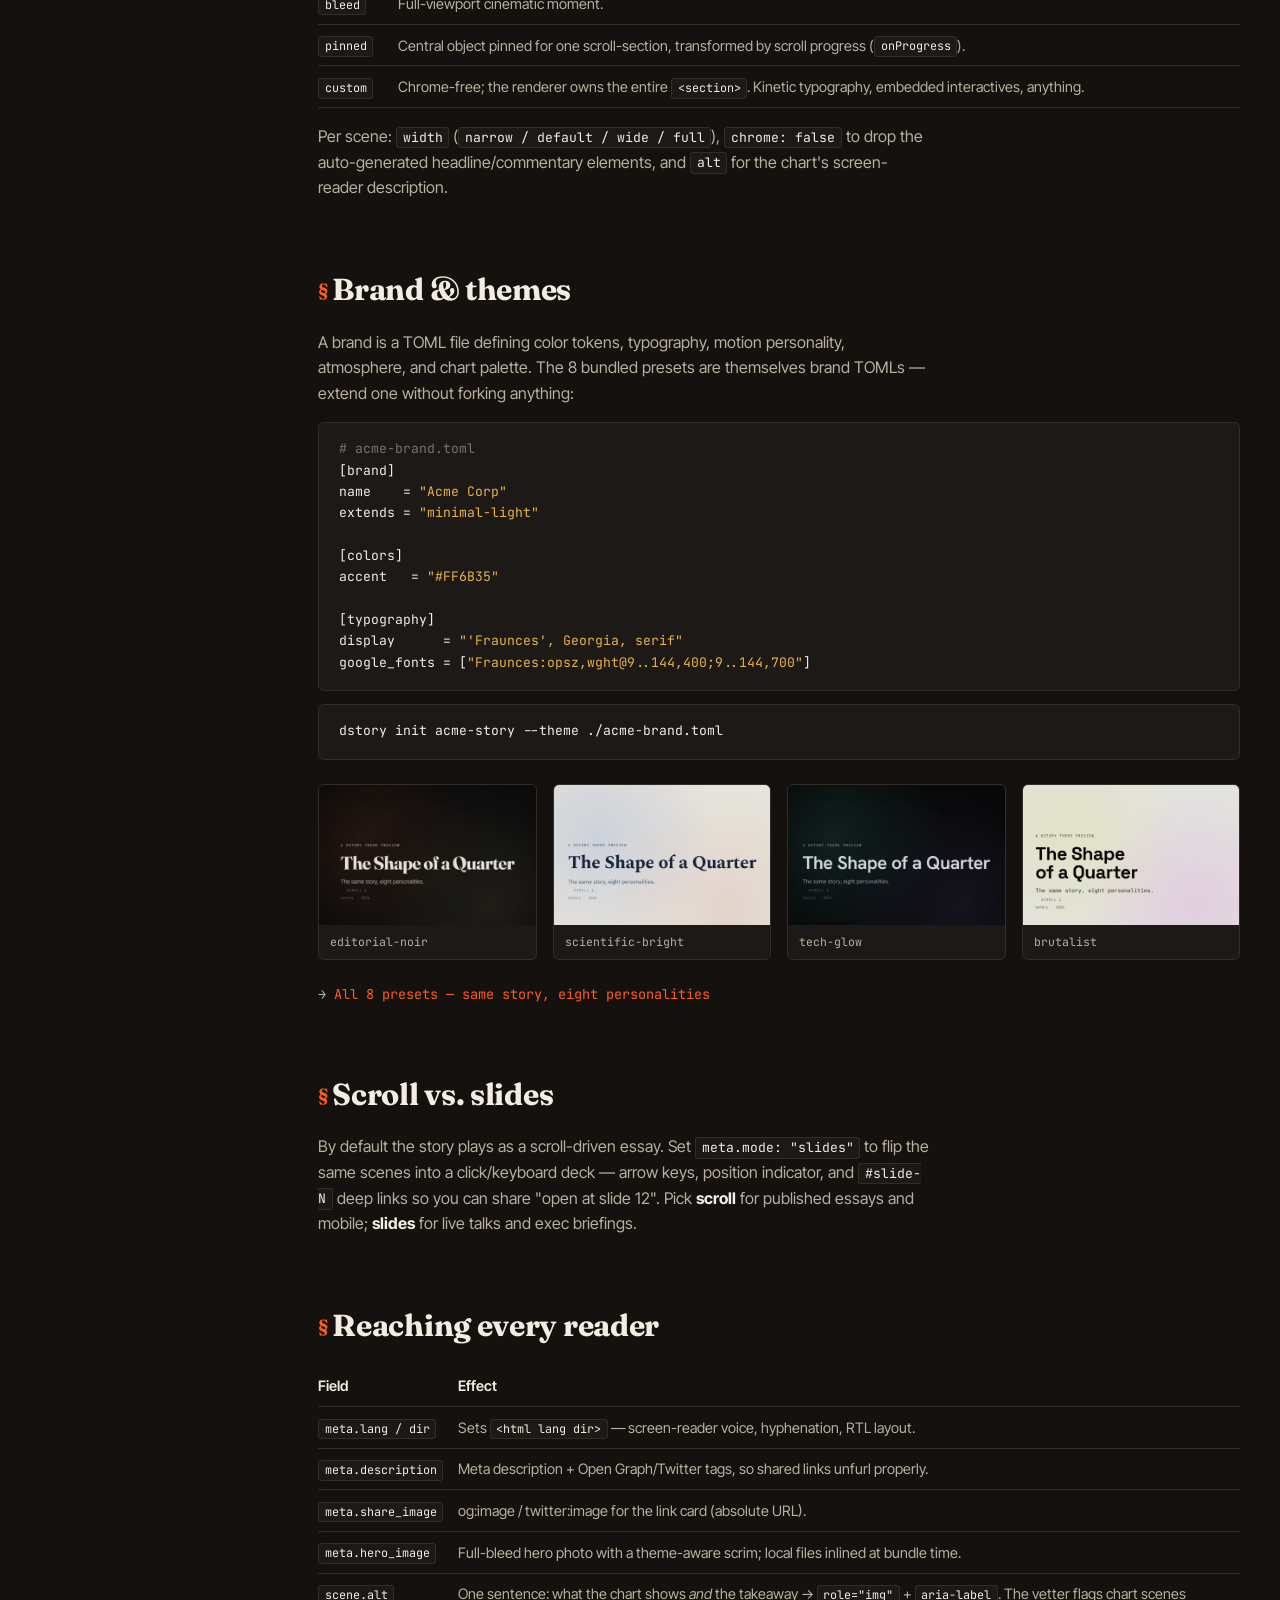
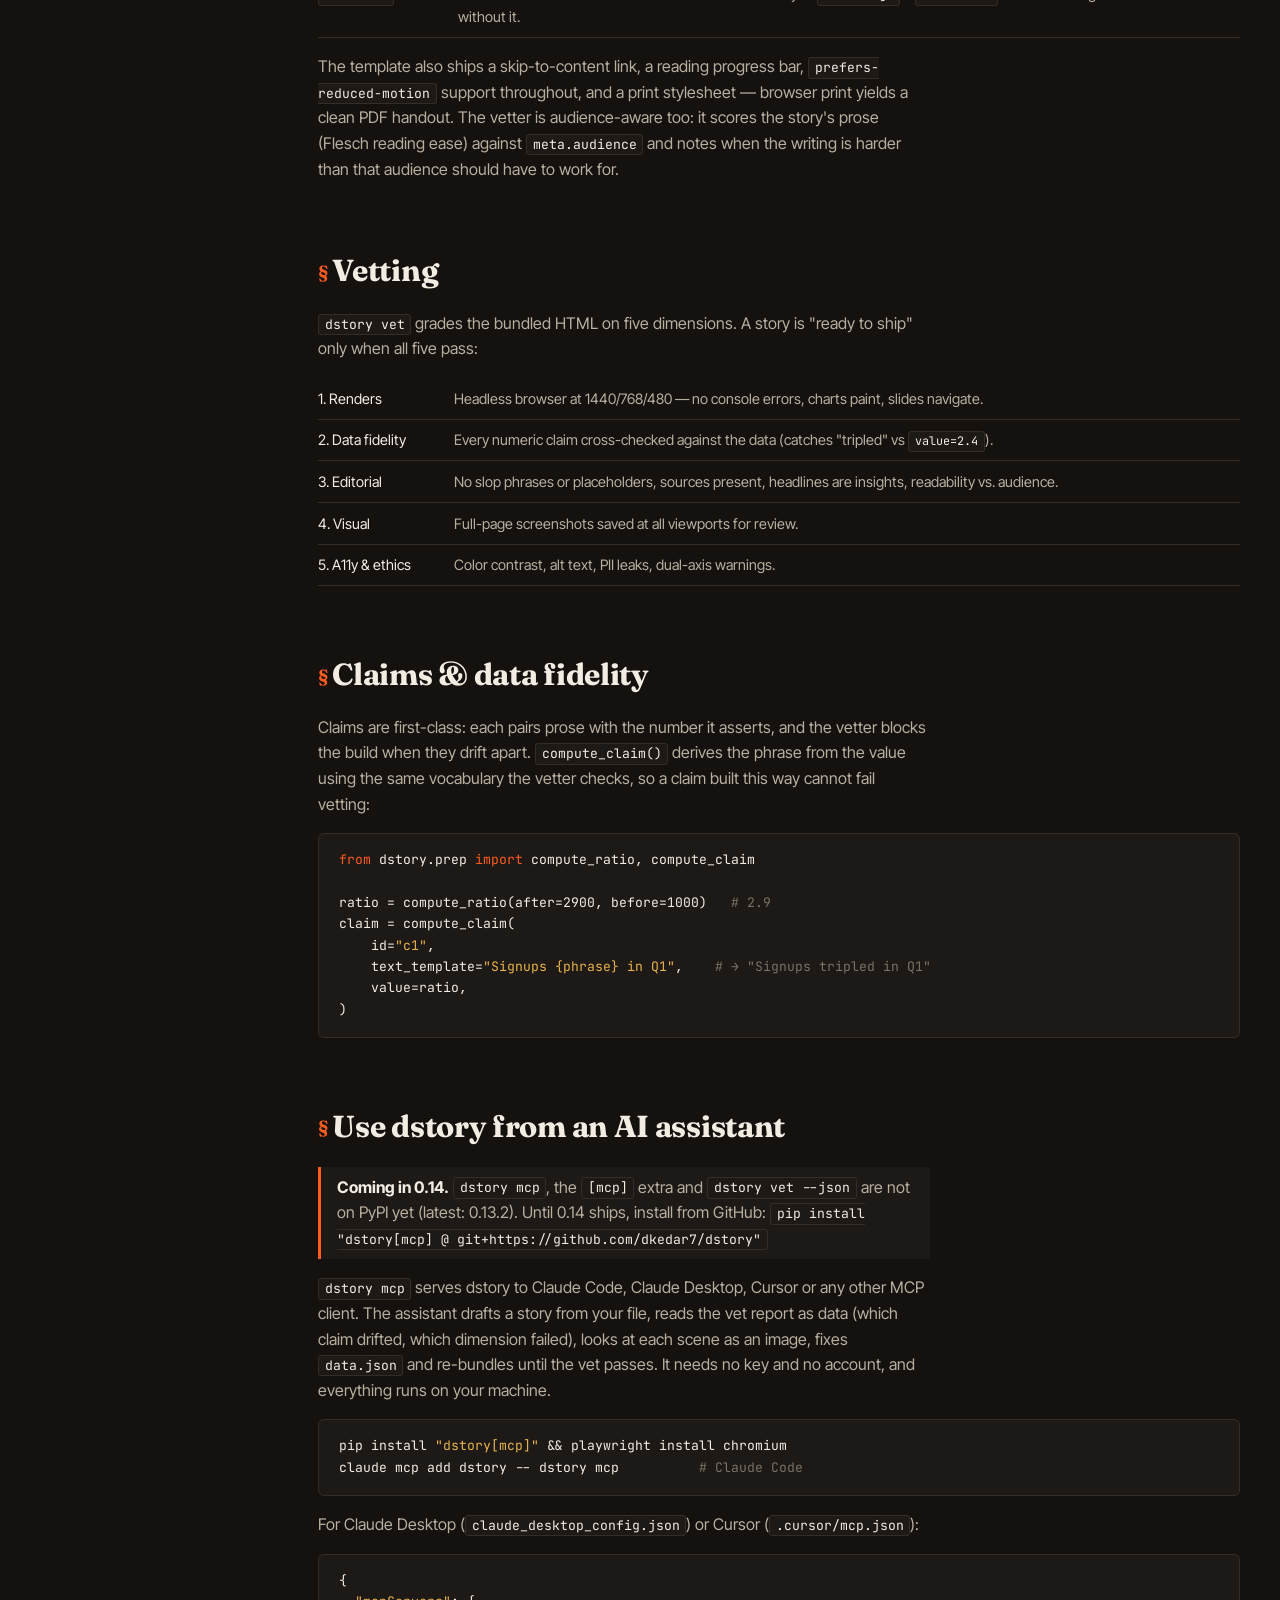
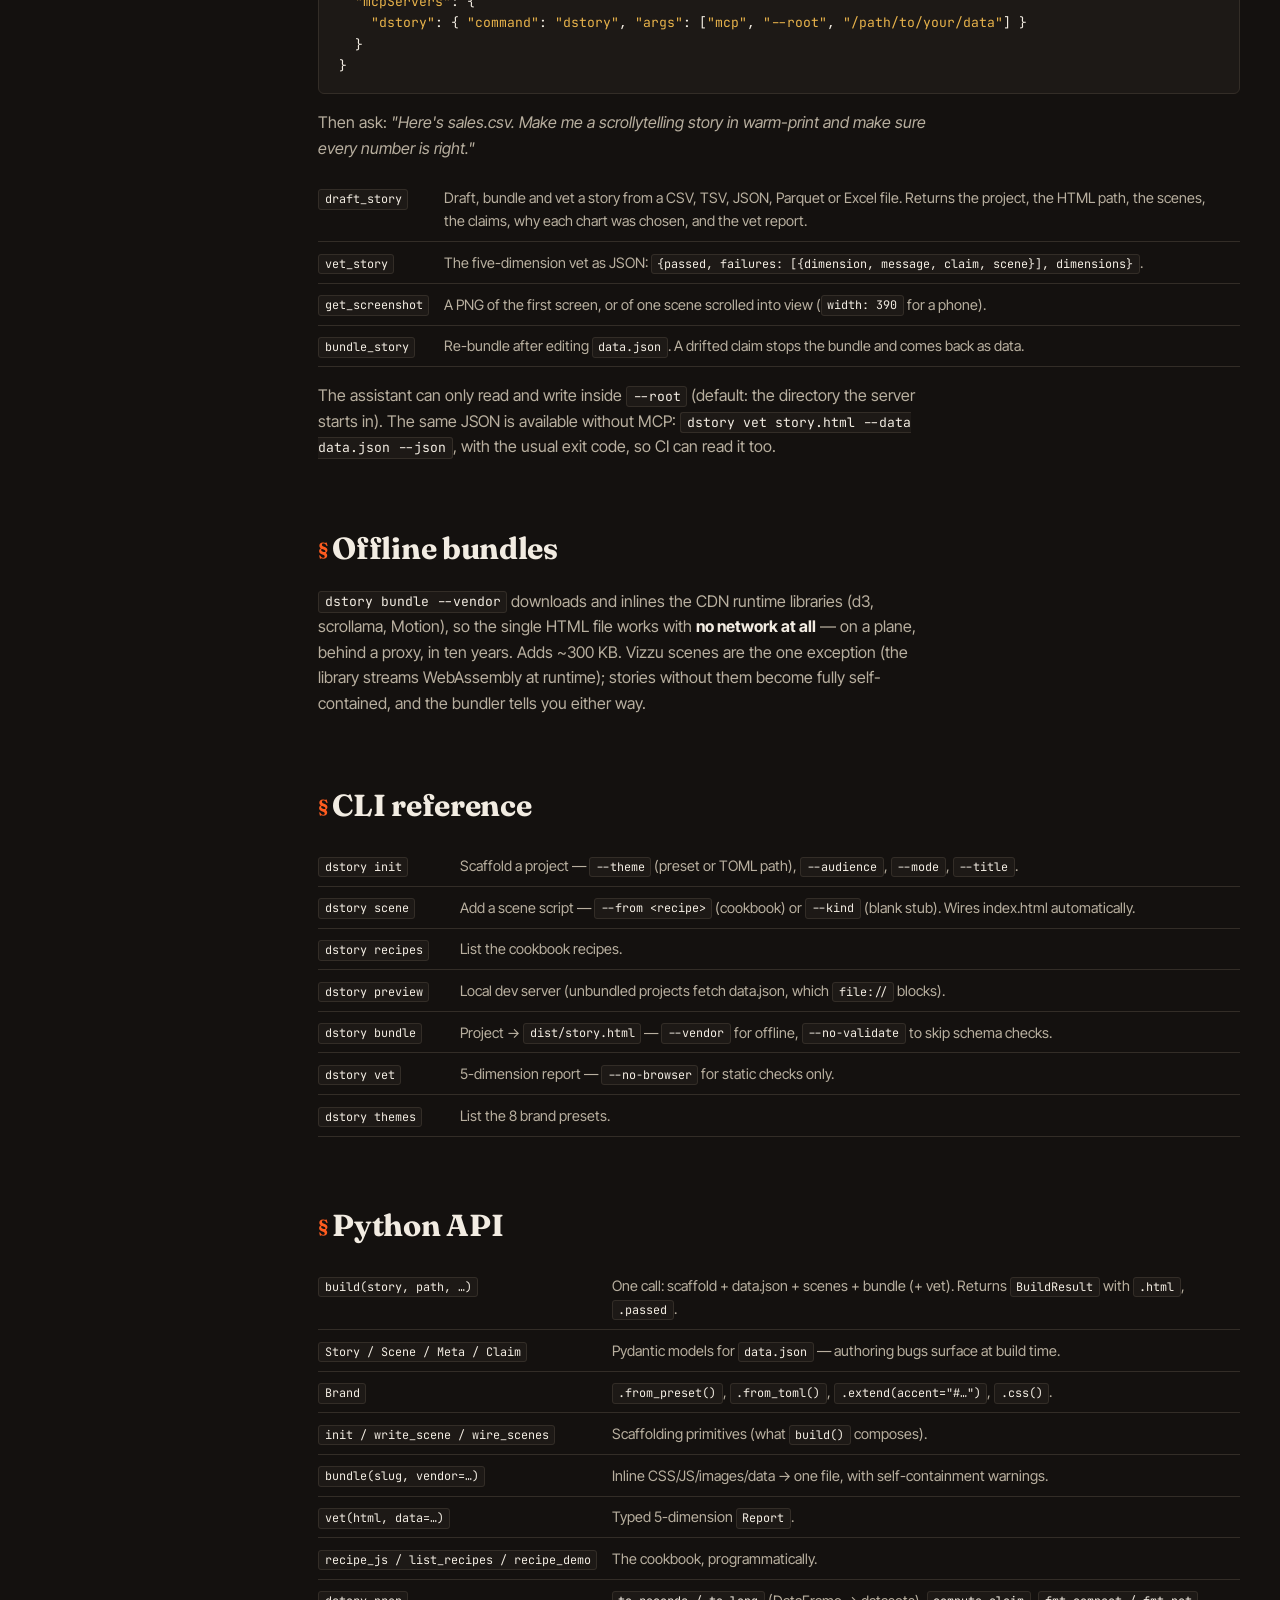
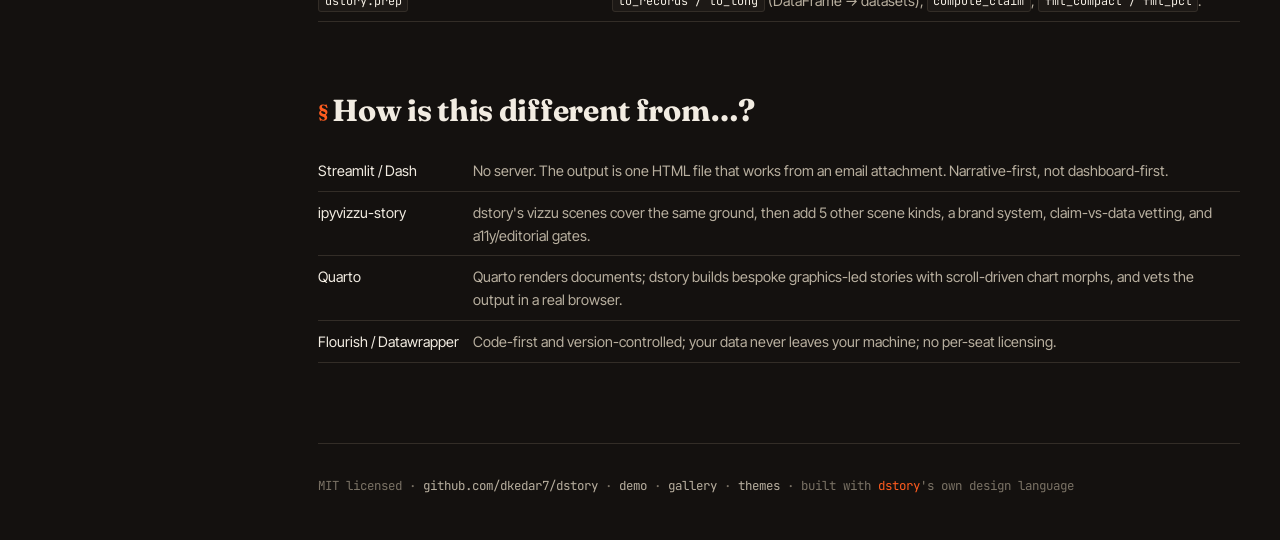
==== commit 2eb63cca: "Merge sweep-2026-11-15-patch: v0.13.2 (#31) Co-Authored-By: Claude Opus 5.5 <noreply@anthropic.com> " ====
--- a/docs/index.html
+++ b/docs/index.html
@@ -322,7 +322,7 @@
 <h2 id="agents">Use dstory from an AI assistant</h2>
 <p class="unreleased"><strong>Coming in 0.14.</strong> <code>dstory mcp</code>, the
 <code>[mcp]</code> extra and <code>dstory vet --json</code> are not on PyPI yet (latest:
-0.13.1). Until 0.14 ships, install from GitHub:
+0.13.2). Until 0.14 ships, install from GitHub:
 <code>pip install "dstory[mcp] @ git+https://github.com/dkedar7/dstory"</code></p>
 <p><code>dstory mcp</code> serves dstory to Claude Code, Claude Desktop, Cursor or
 any other MCP client. The assistant drafts a story from your file, reads the vet
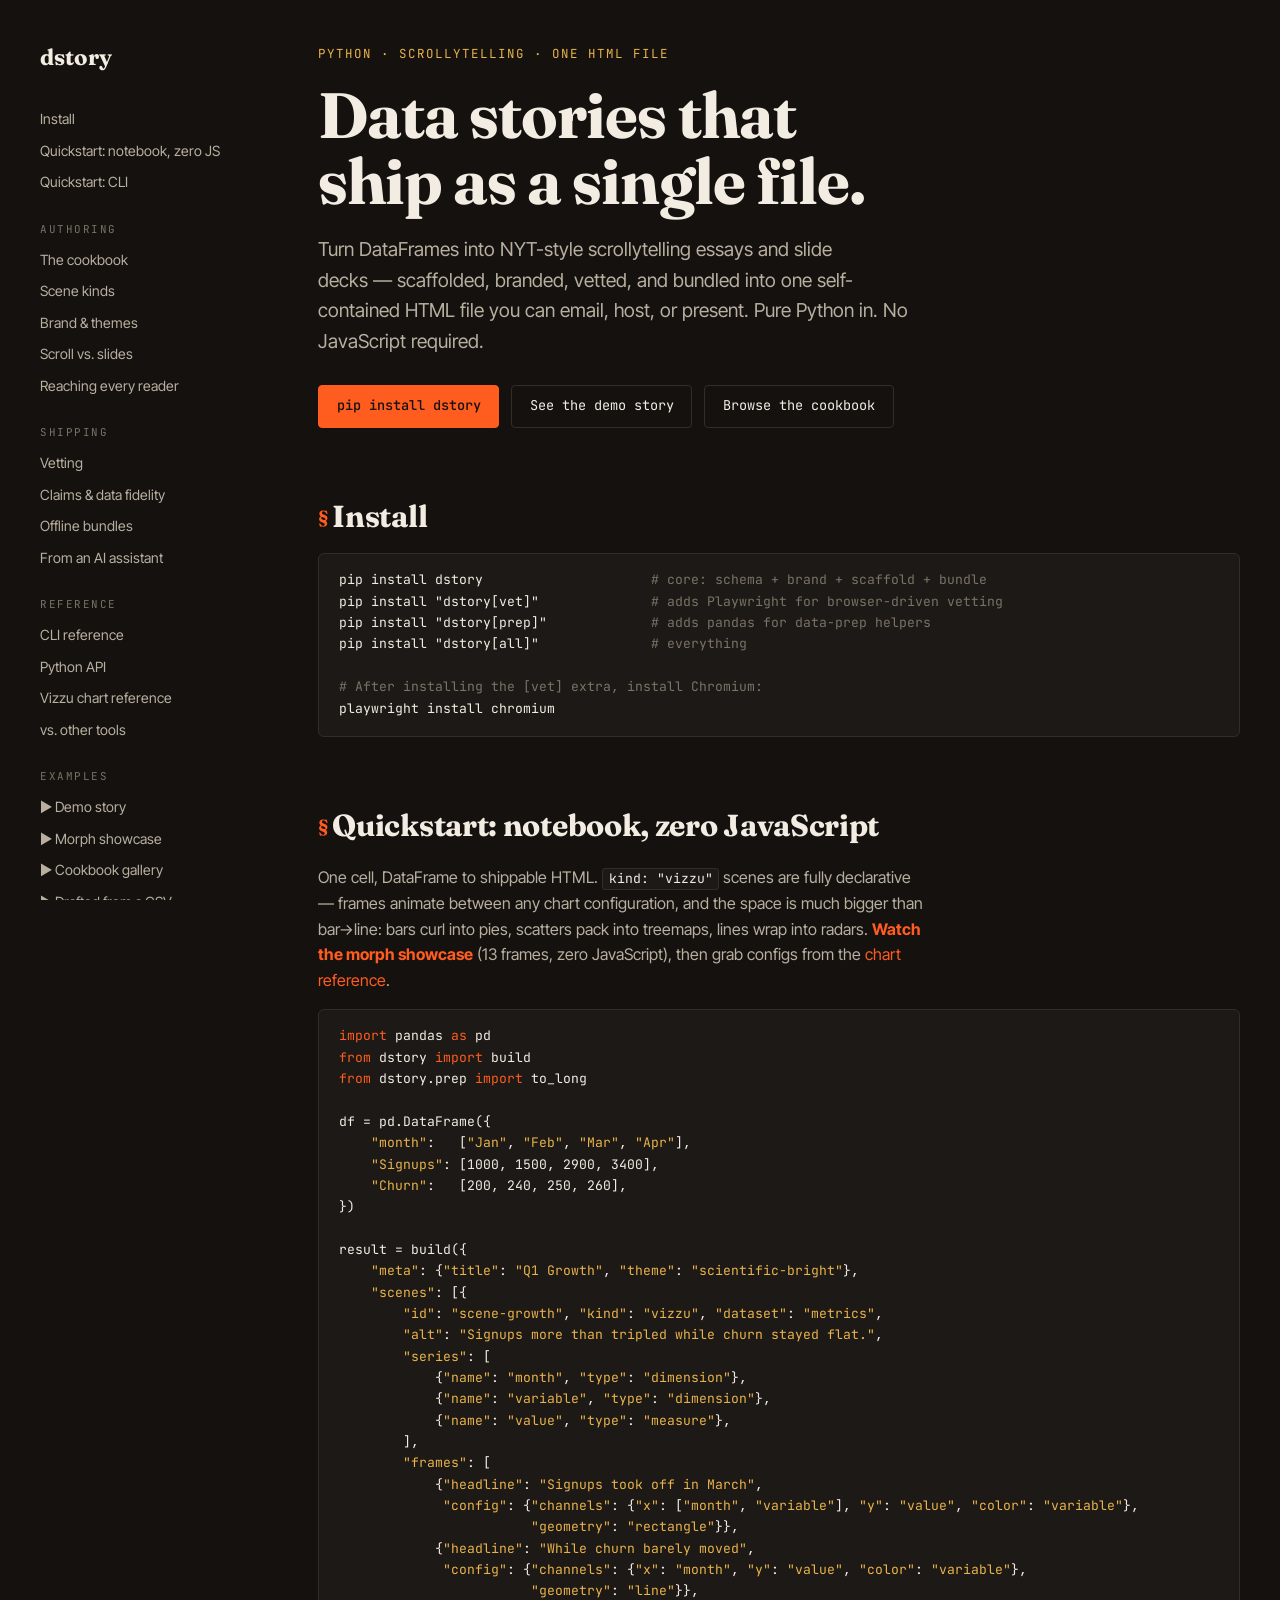
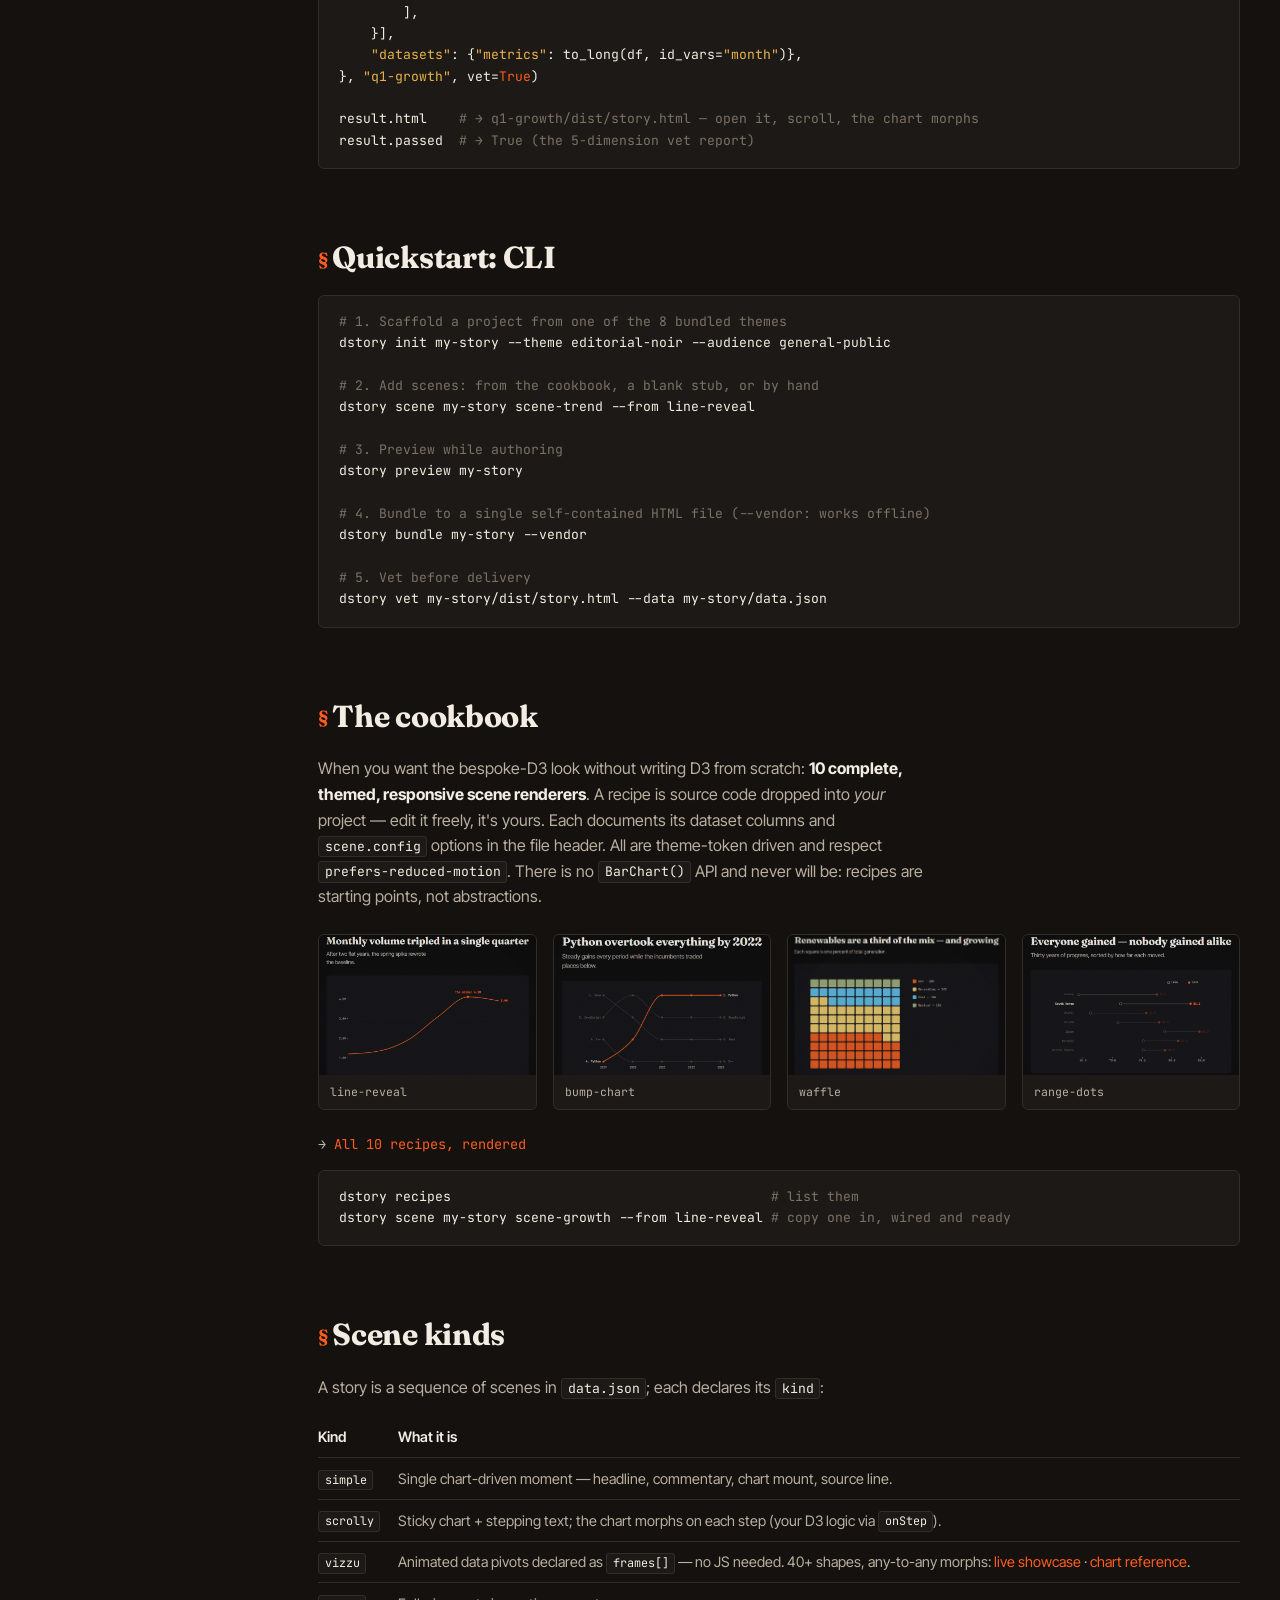
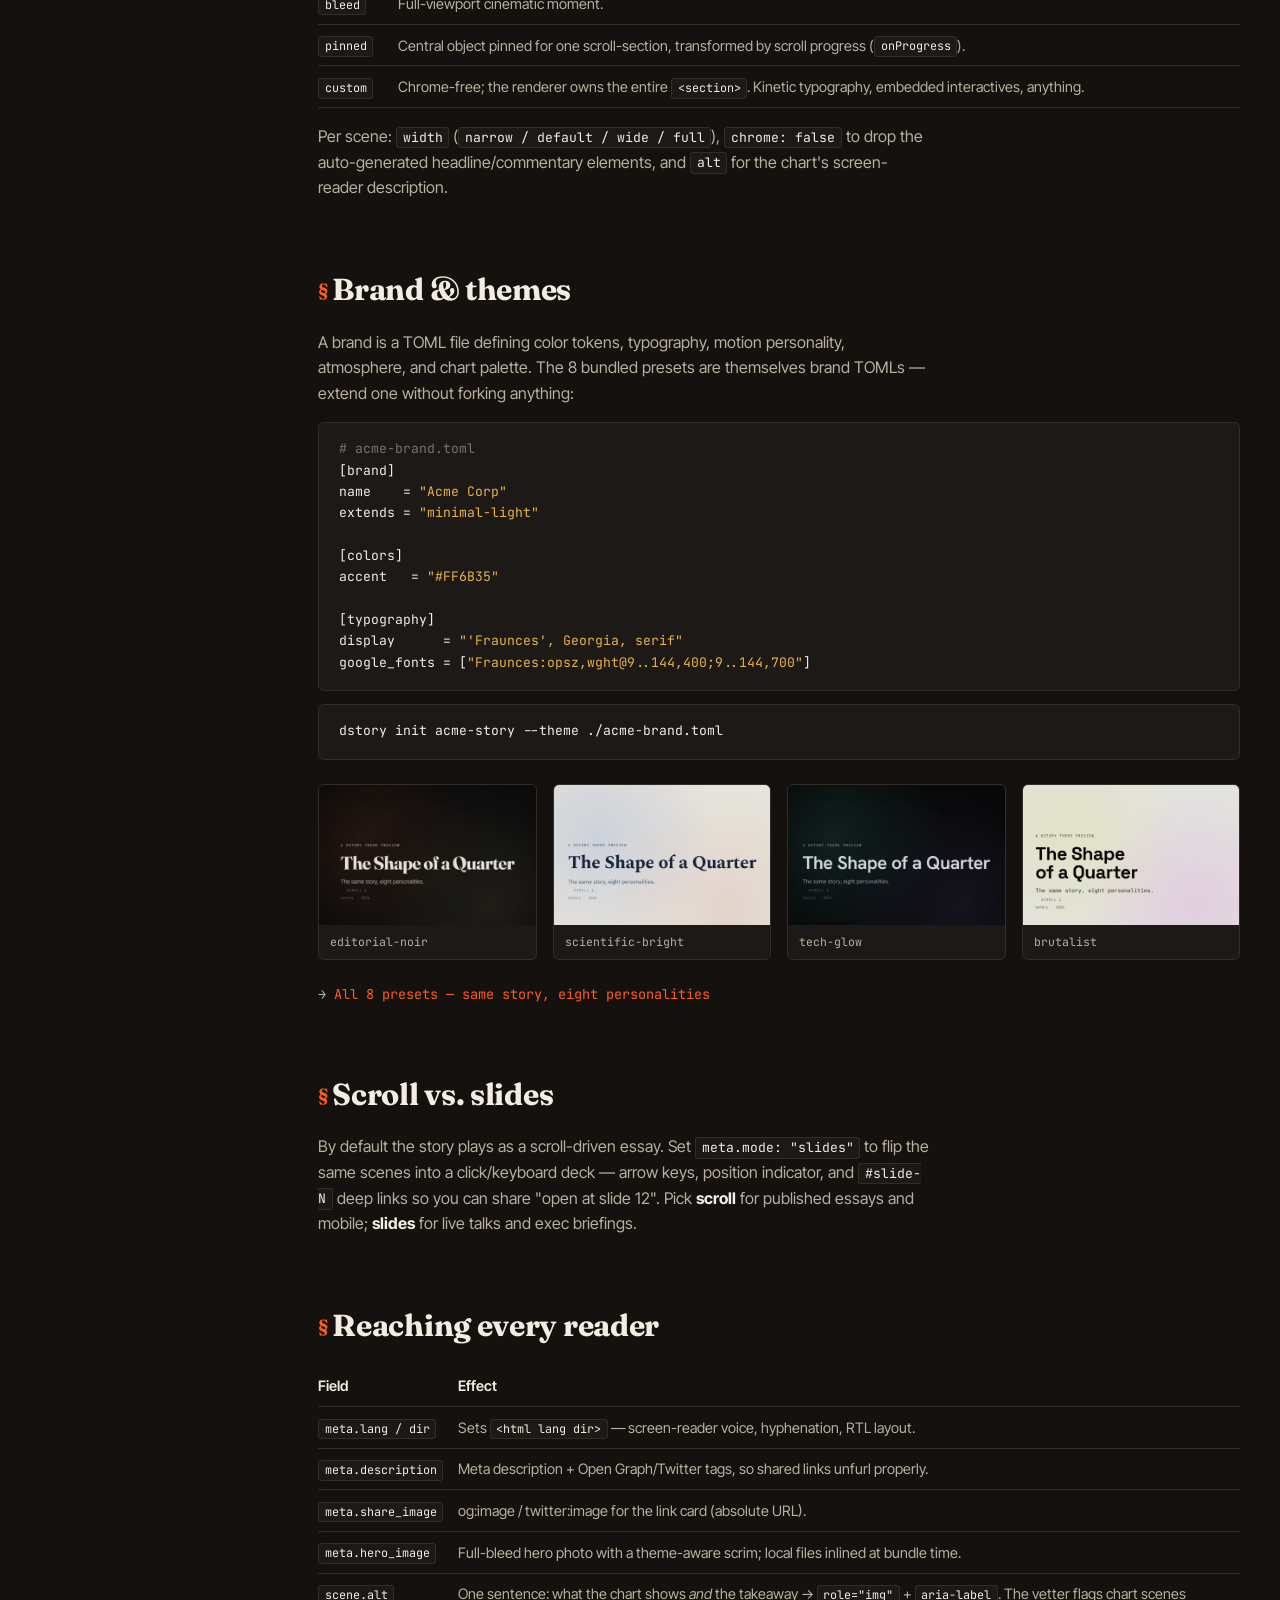
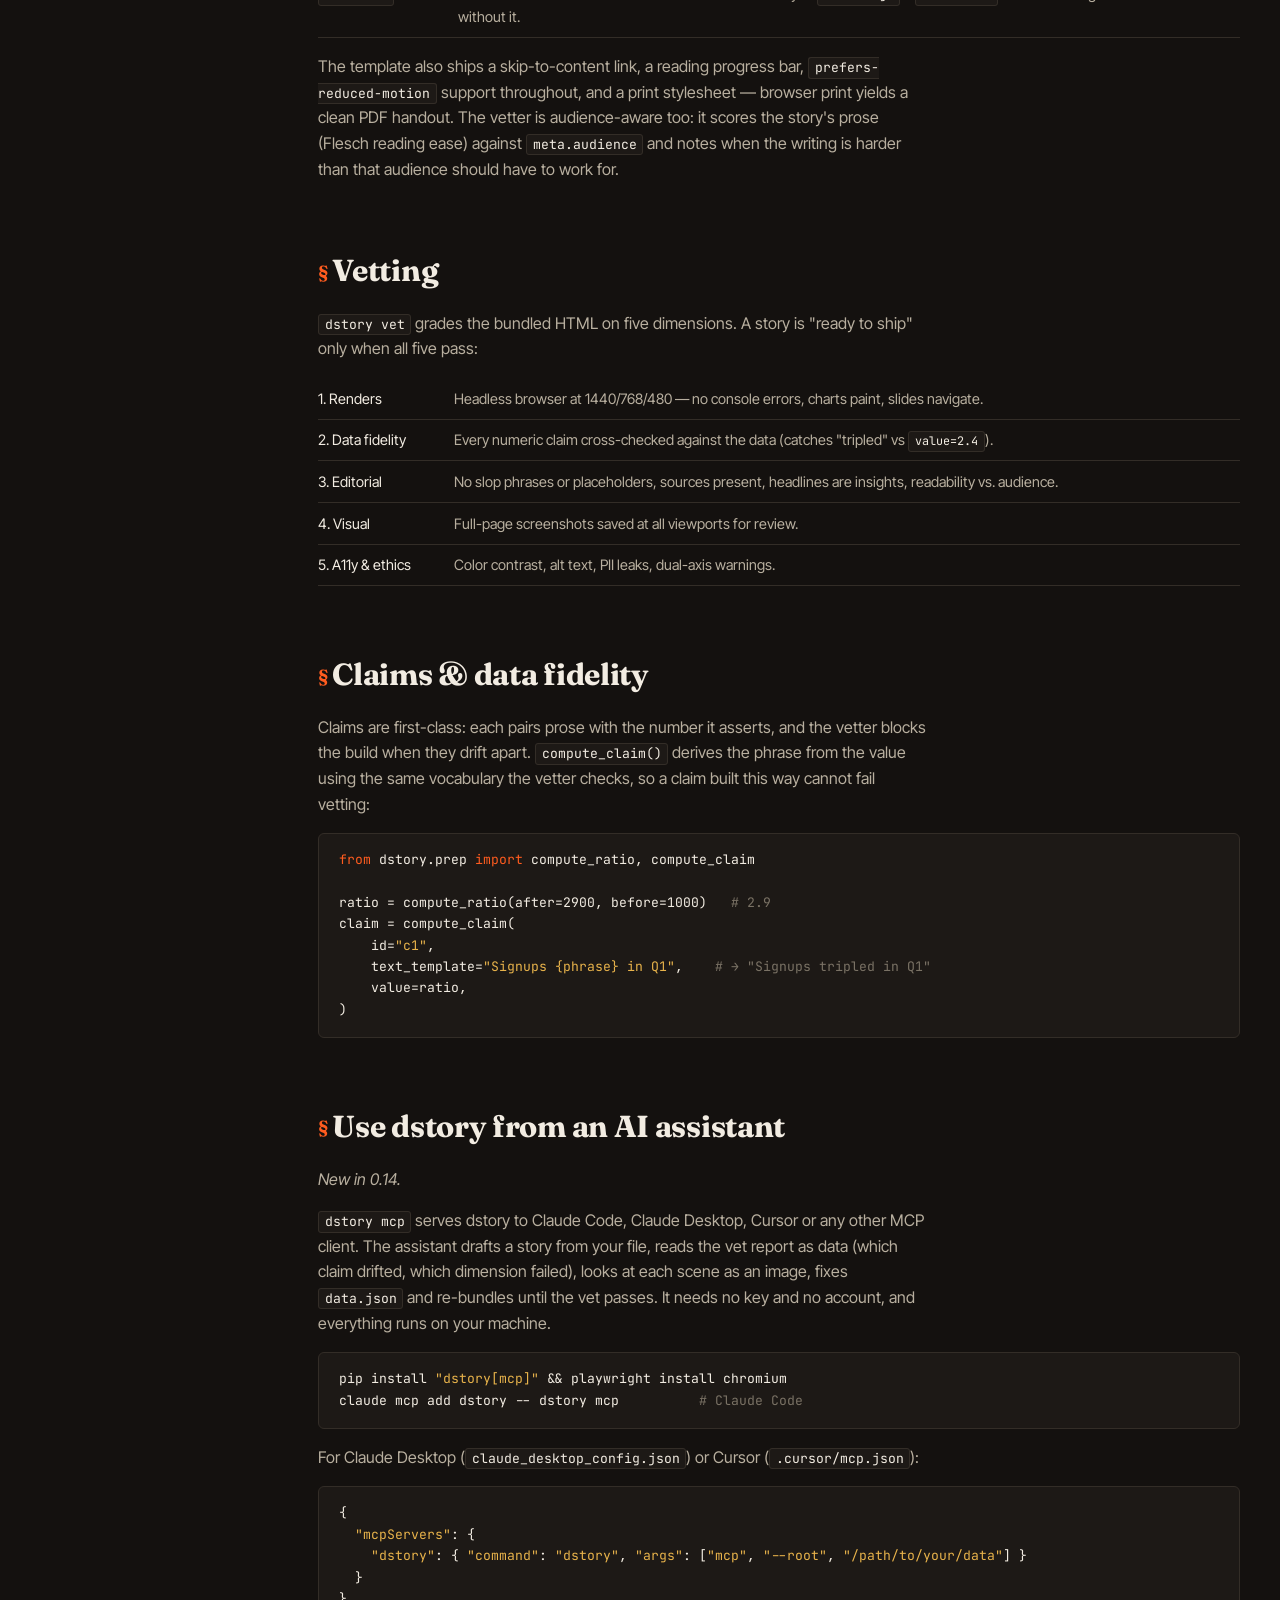
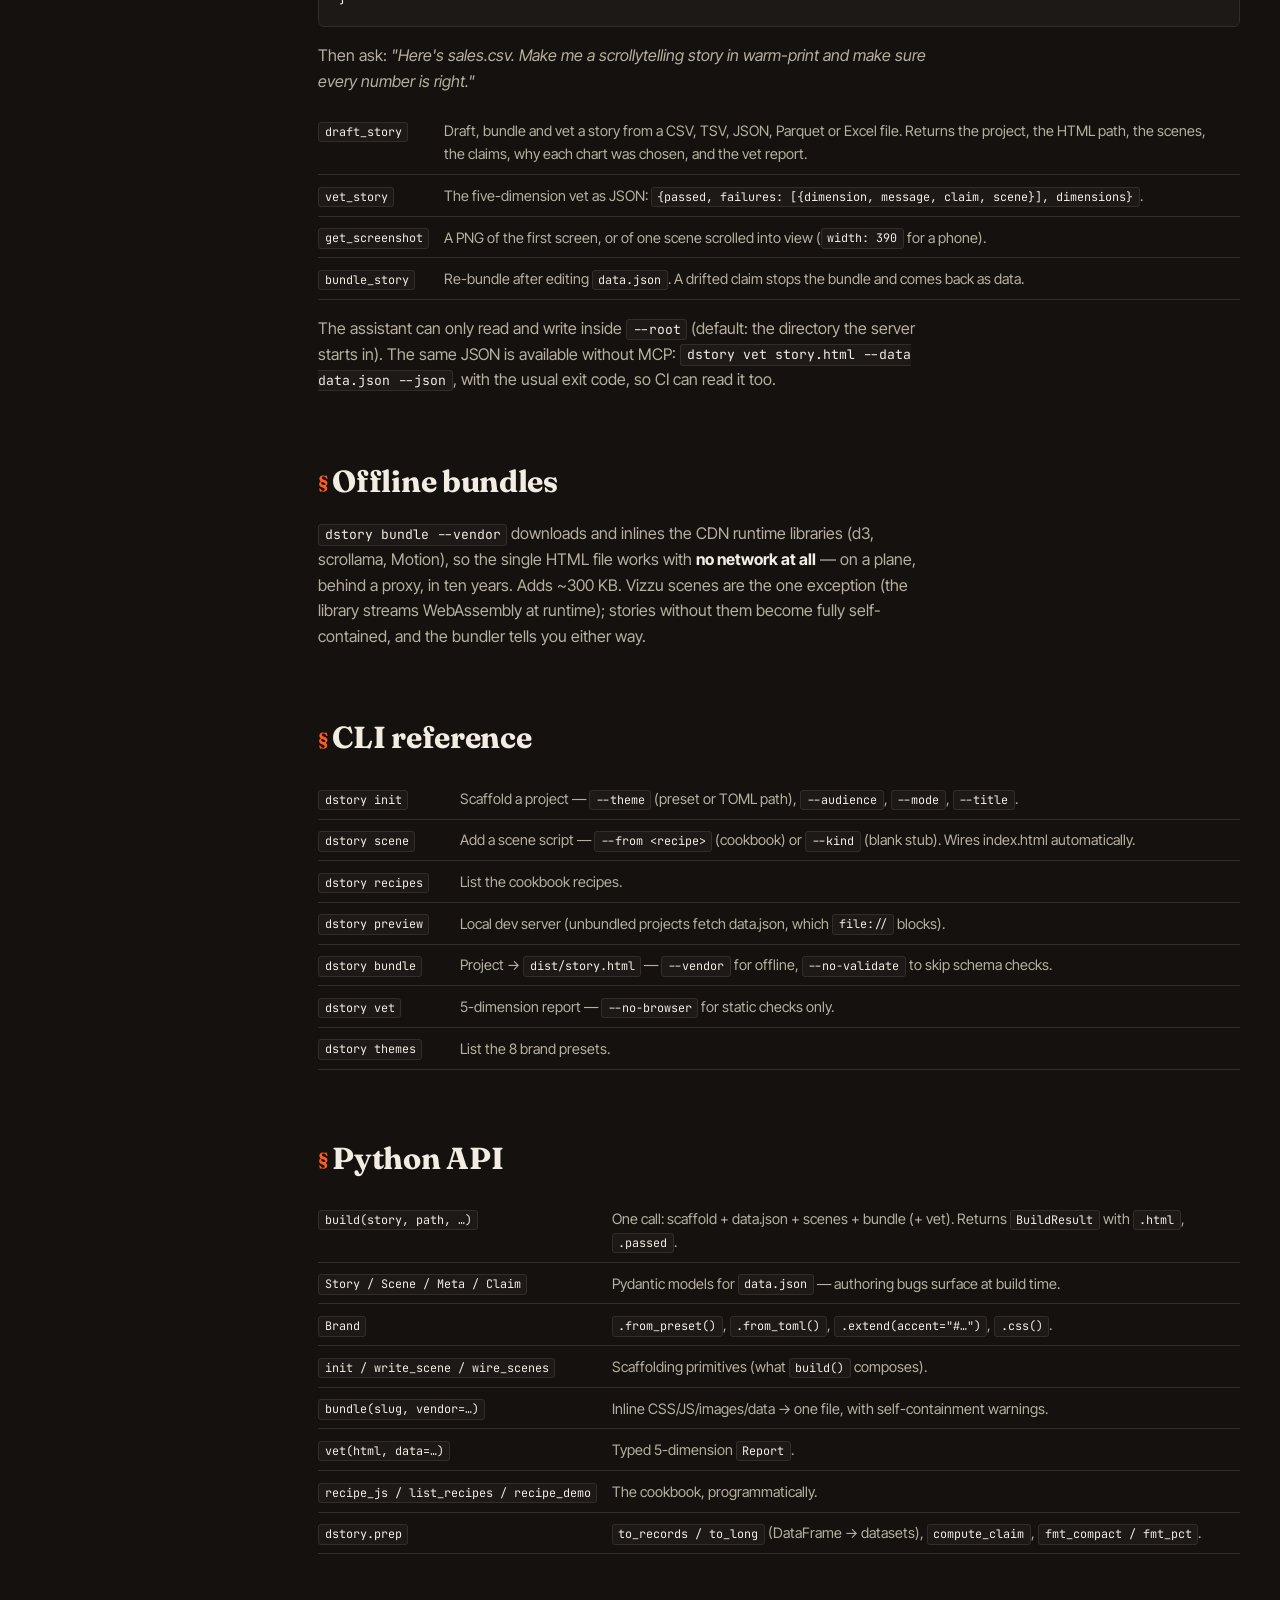
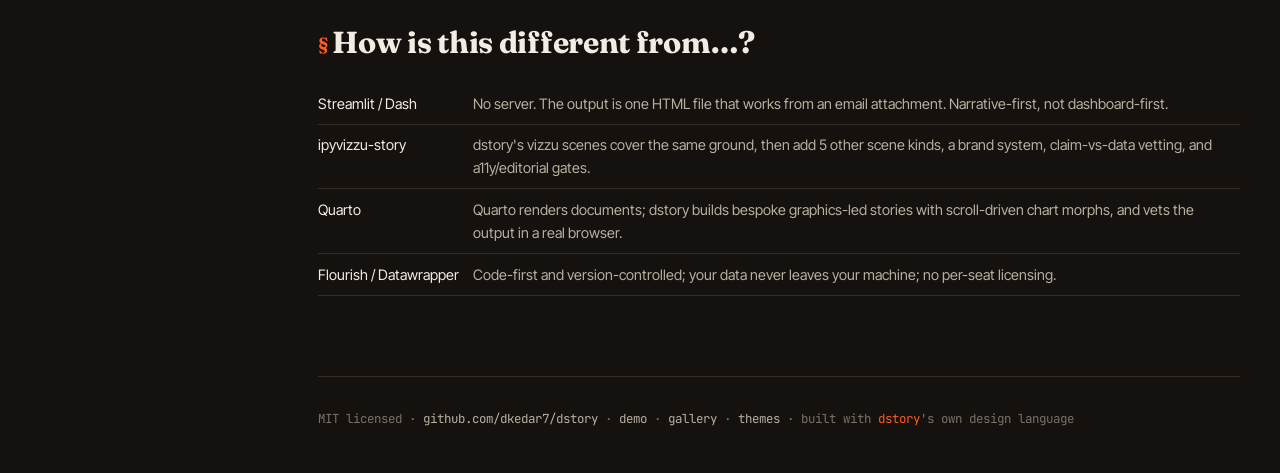
==== commit 7610ec3b: "release: v0.14.0 - `dstory mcp`, `dstory vet --json`, and a PII check that reads strings only (#21 M" ====
--- a/docs/index.html
+++ b/docs/index.html
@@ -320,10 +320,7 @@
 )</code></pre>
 
 <h2 id="agents">Use dstory from an AI assistant</h2>
-<p class="unreleased"><strong>Coming in 0.14.</strong> <code>dstory mcp</code>, the
-<code>[mcp]</code> extra and <code>dstory vet --json</code> are not on PyPI yet (latest:
-0.13.2). Until 0.14 ships, install from GitHub:
-<code>pip install "dstory[mcp] @ git+https://github.com/dkedar7/dstory"</code></p>
+<p><em>New in 0.14.</em></p>
 <p><code>dstory mcp</code> serves dstory to Claude Code, Claude Desktop, Cursor or
 any other MCP client. The assistant drafts a story from your file, reads the vet
 report as data (which claim drifted, which dimension failed), looks at each scene
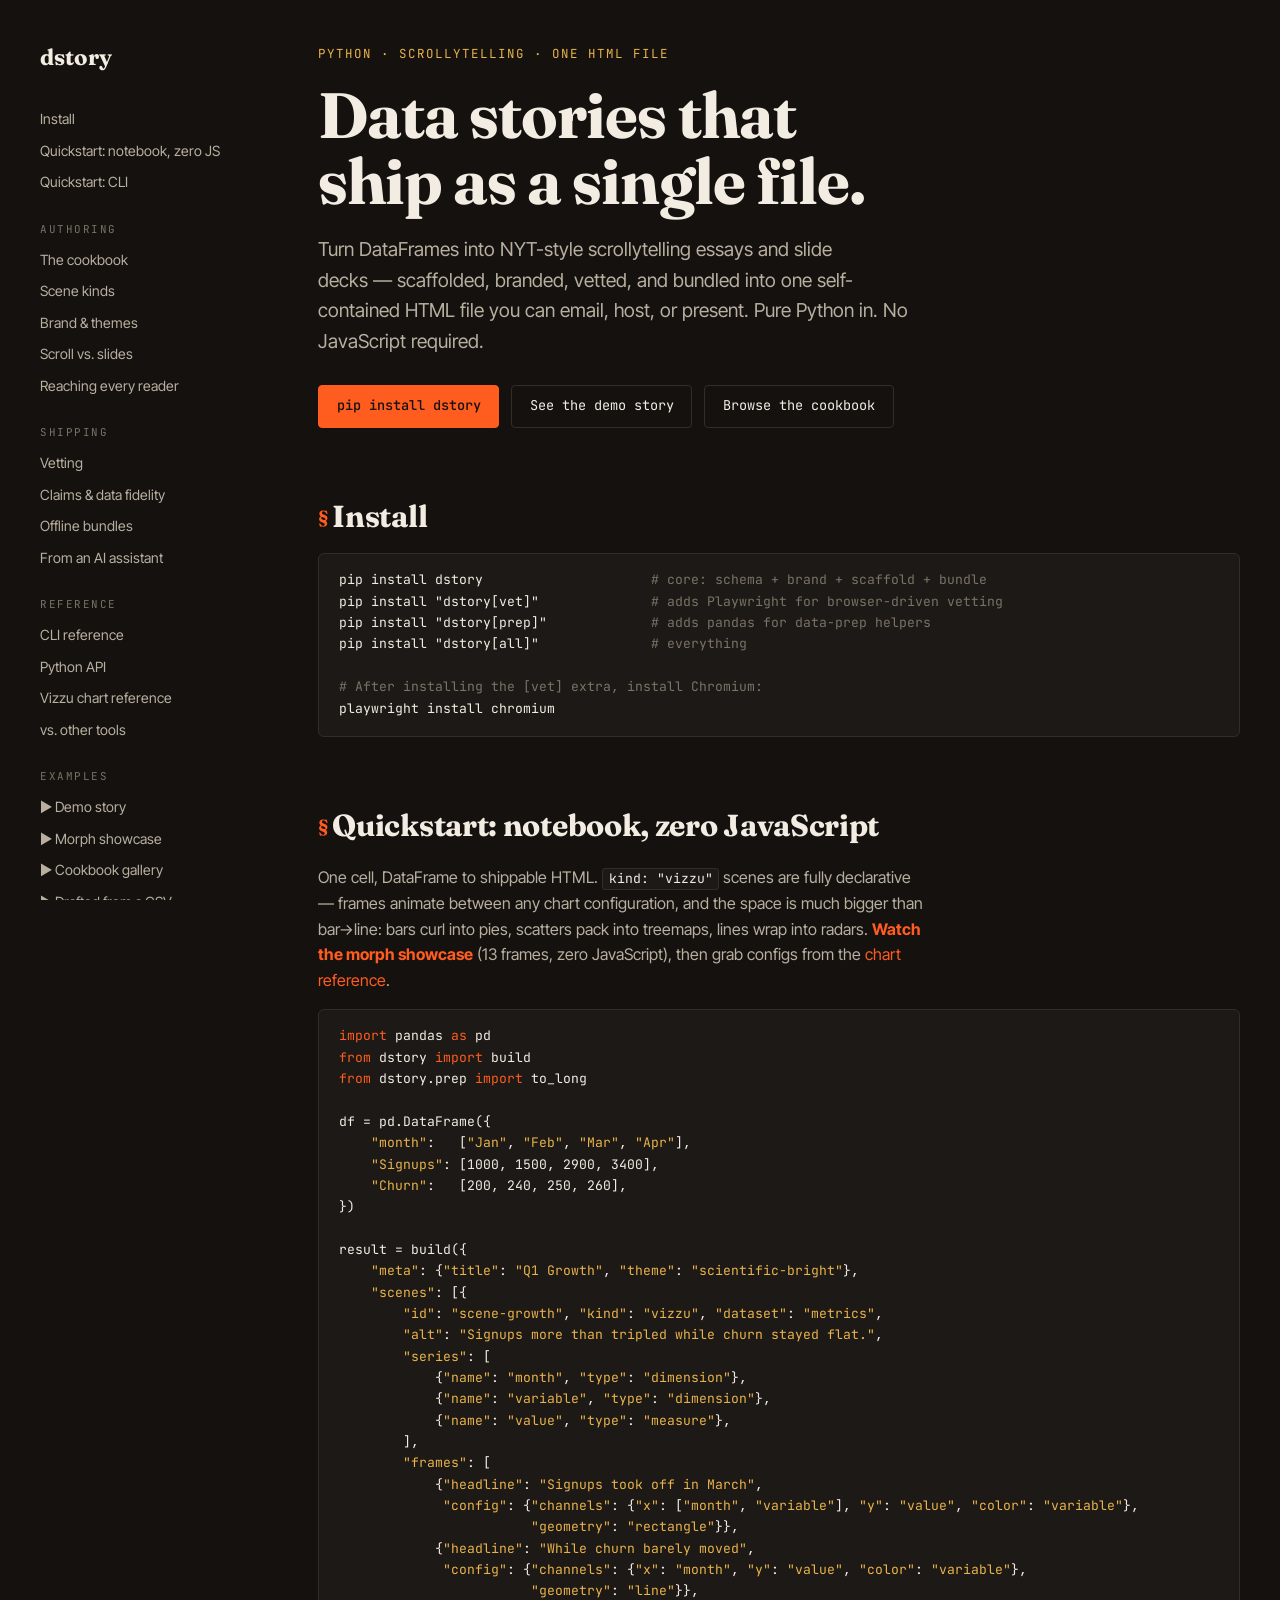
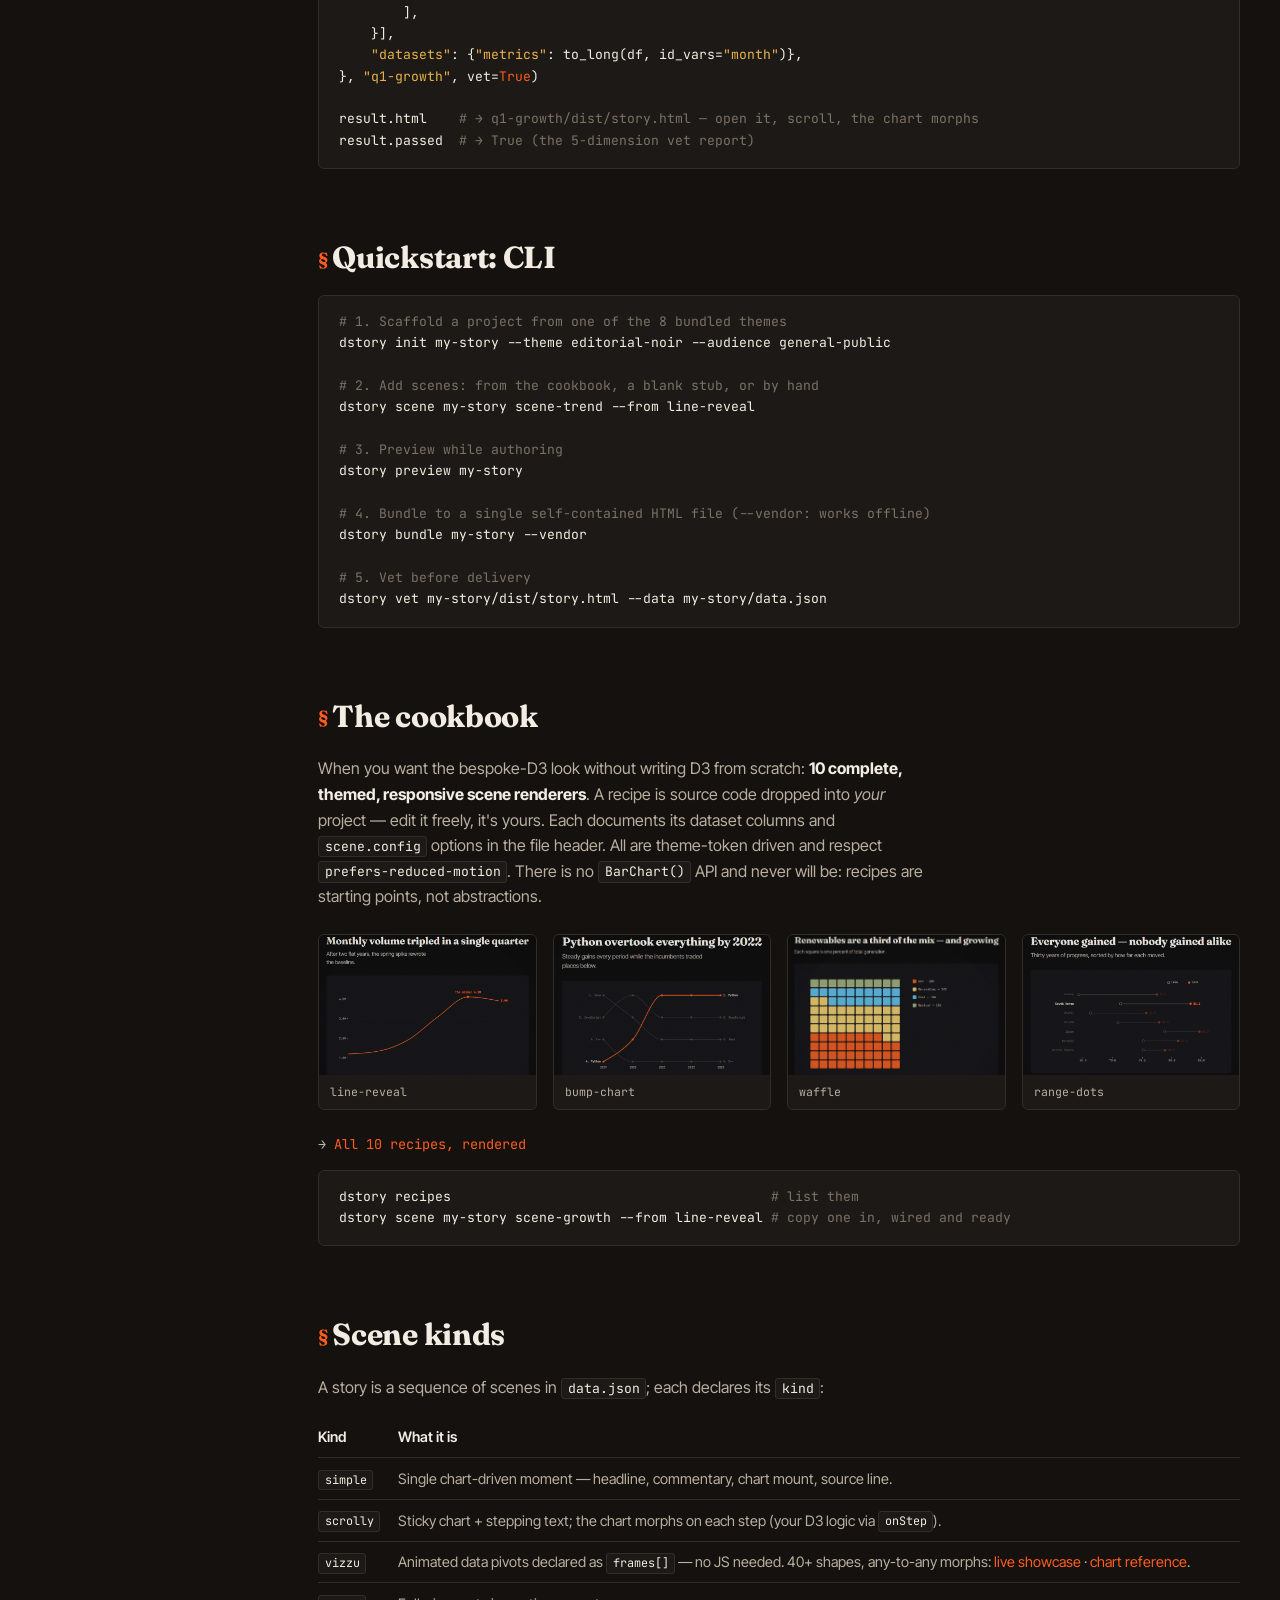
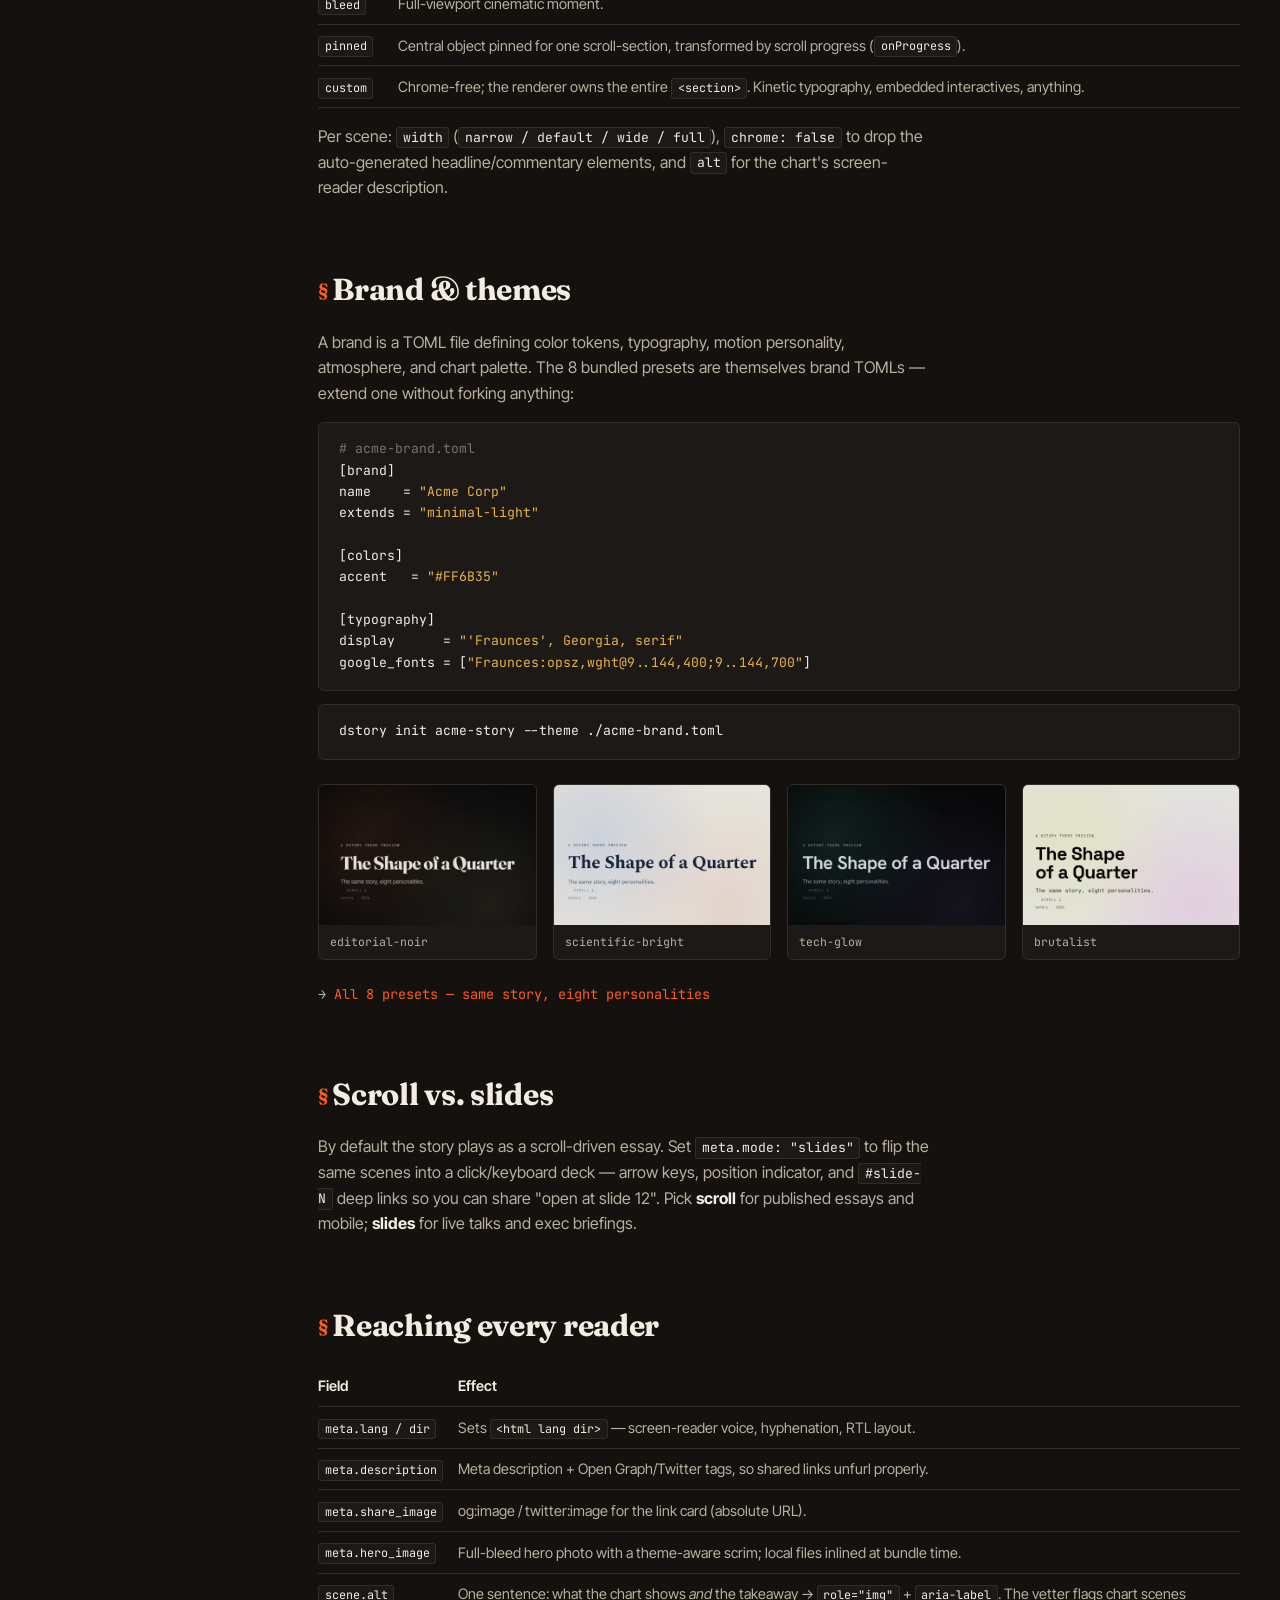
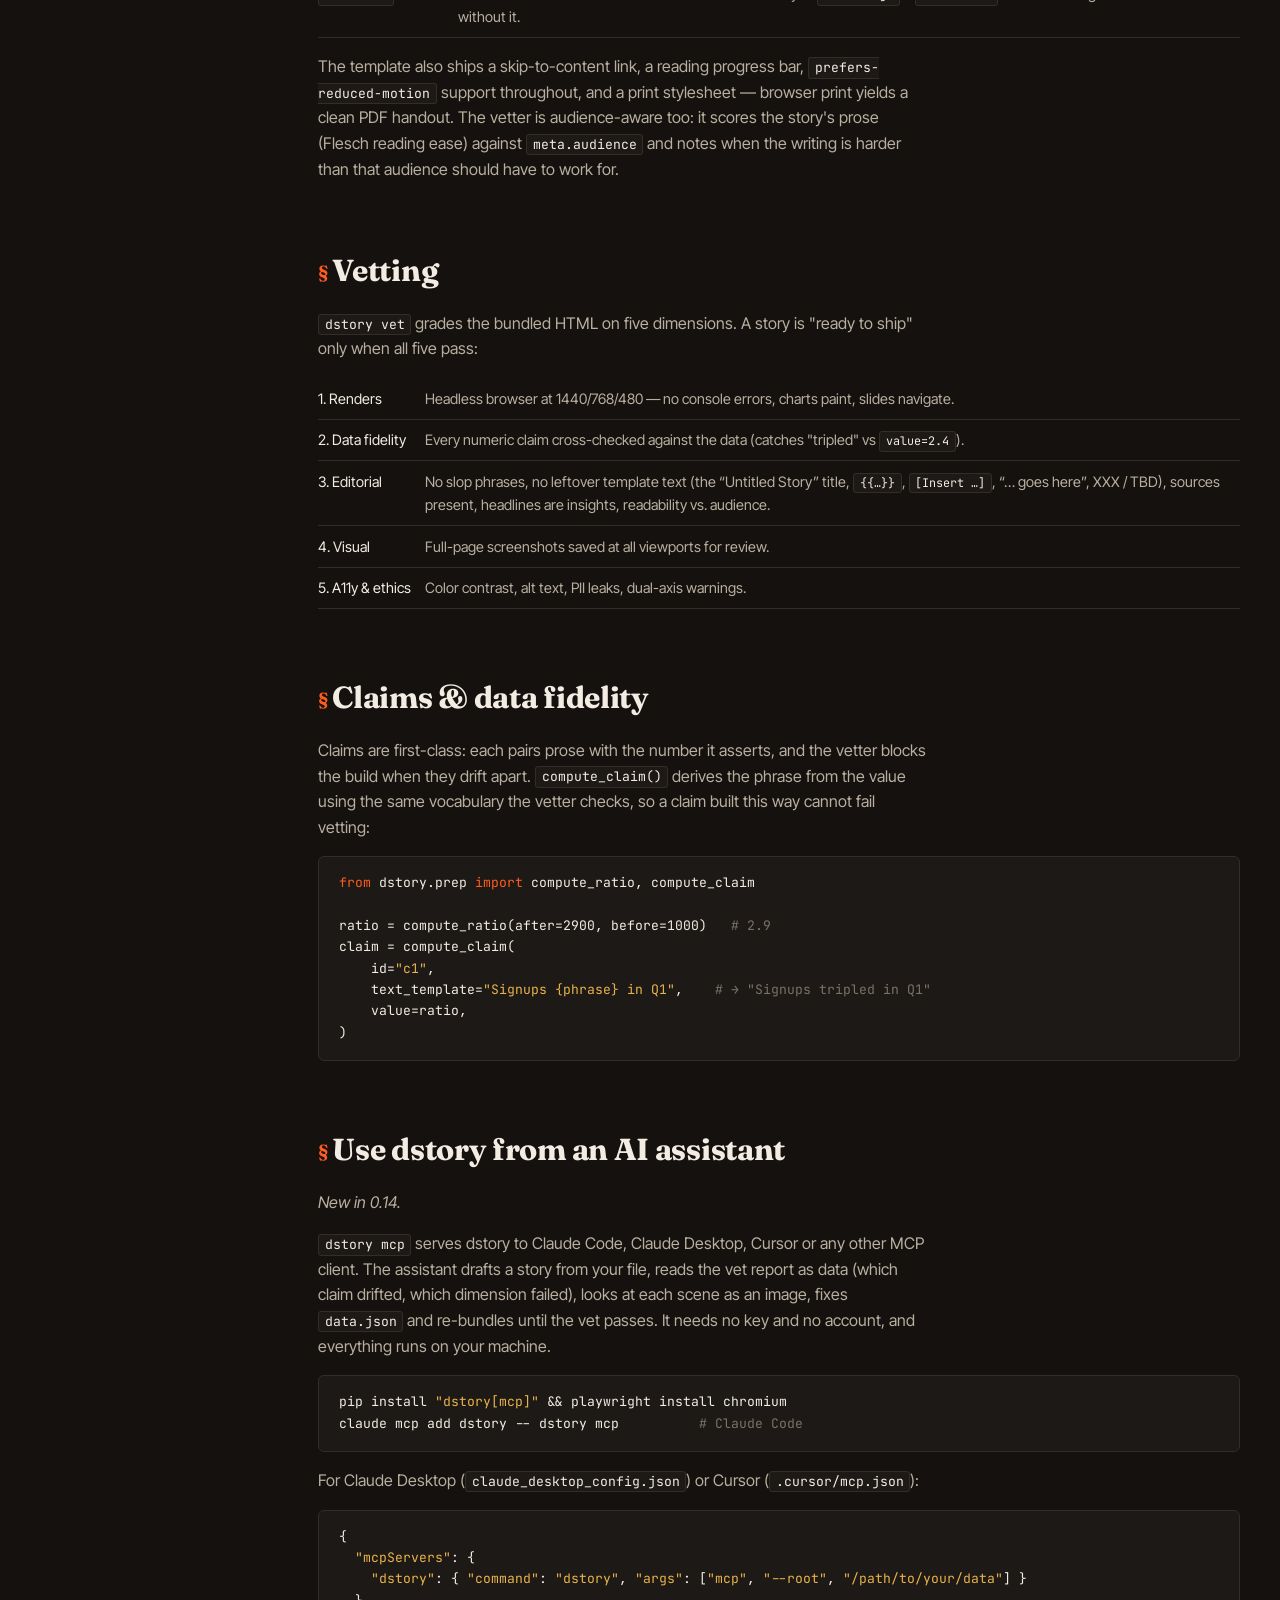
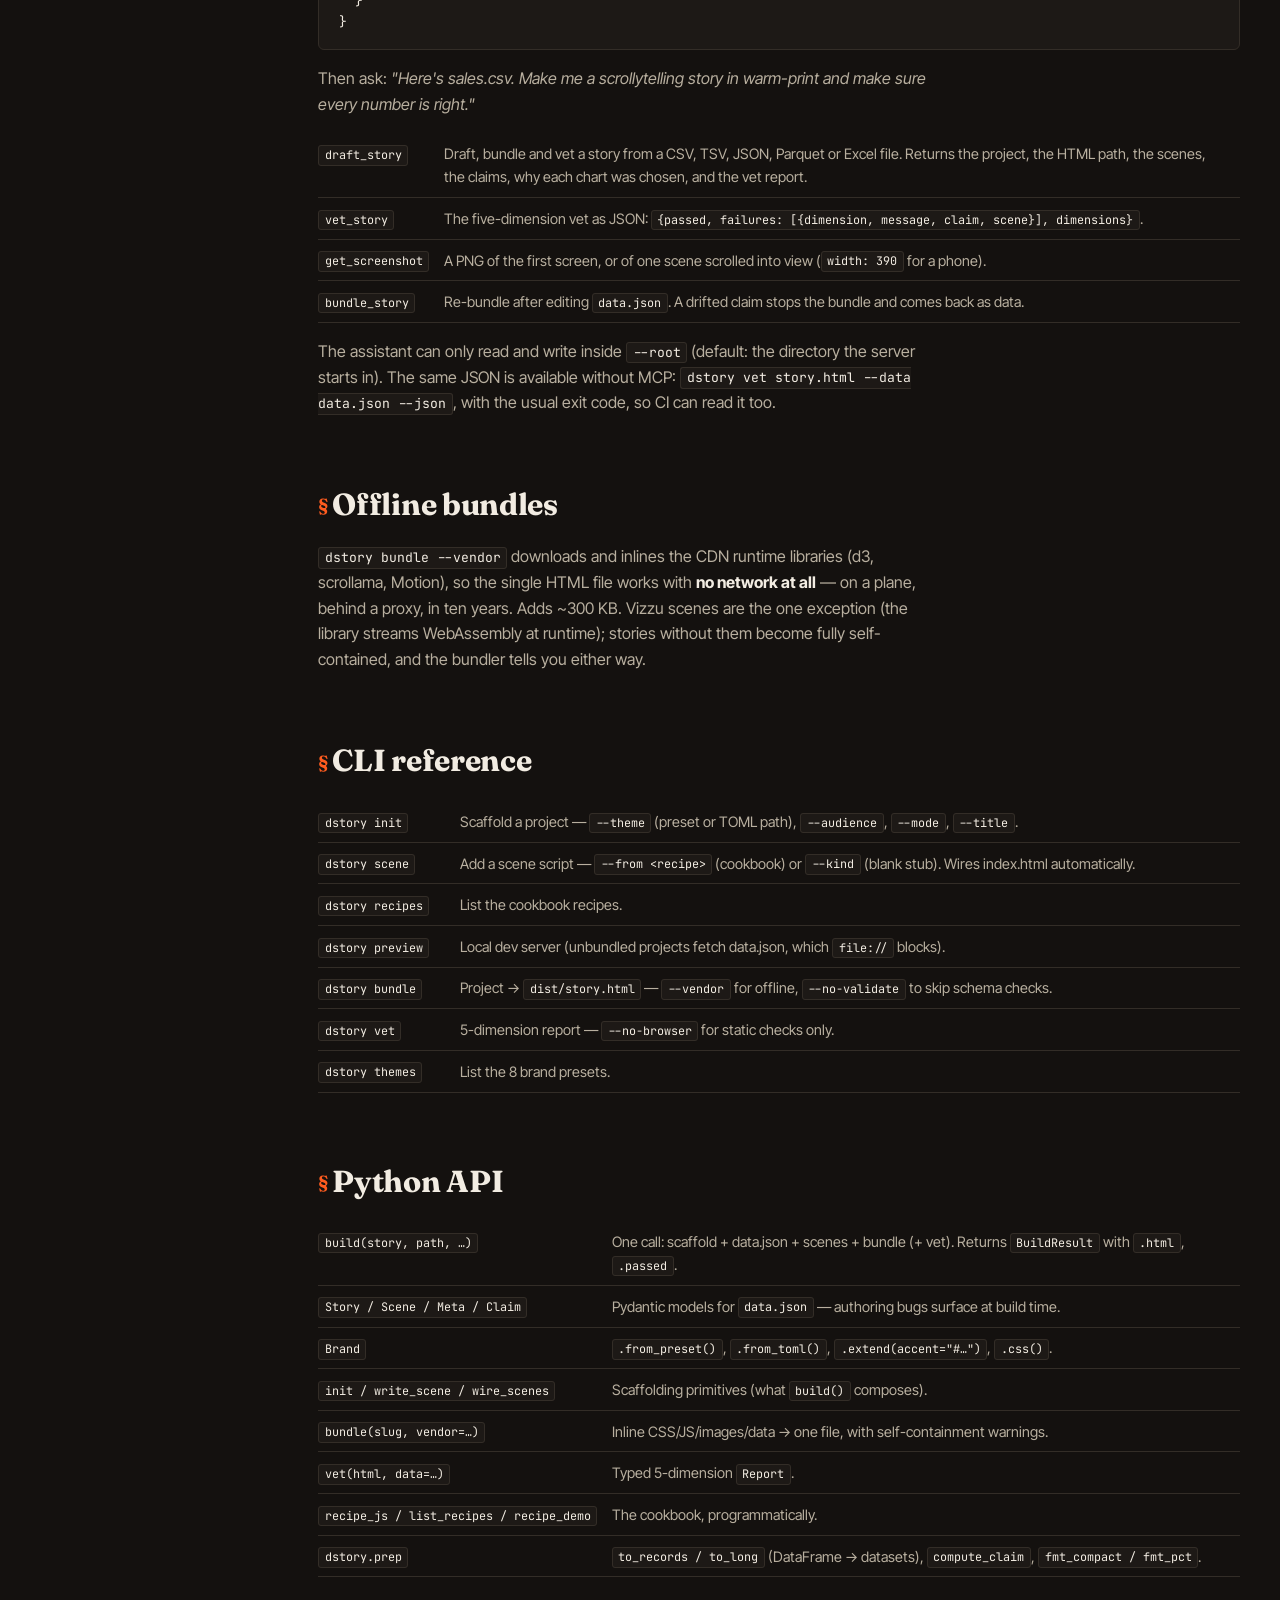
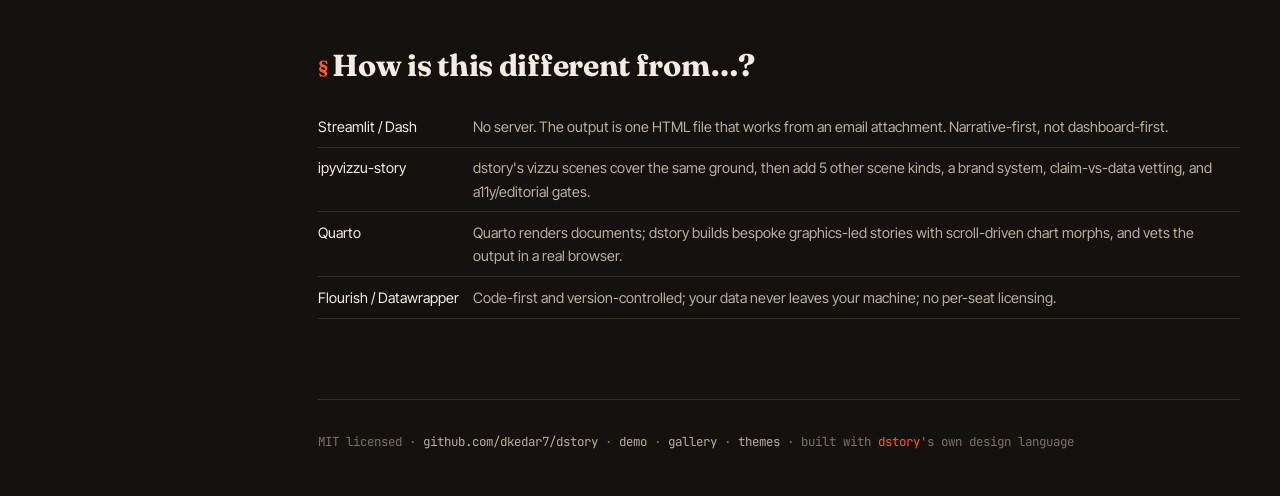
==== commit f5208e57: "fix(vet): leftover template text fails editorial integrity, naming the field (#35) The placeholder c" ====
--- a/docs/index.html
+++ b/docs/index.html
@@ -300,7 +300,7 @@
 <table>
   <tr><td>1. Renders</td><td>Headless browser at 1440/768/480 — no console errors, charts paint, slides navigate.</td></tr>
   <tr><td>2. Data fidelity</td><td>Every numeric claim cross-checked against the data (catches "tripled" vs <code>value=2.4</code>).</td></tr>
-  <tr><td>3. Editorial</td><td>No slop phrases or placeholders, sources present, headlines are insights, readability vs. audience.</td></tr>
+  <tr><td>3. Editorial</td><td>No slop phrases, no leftover template text (the &ldquo;Untitled Story&rdquo; title, <code>{{…}}</code>, <code>[Insert …]</code>, &ldquo;… goes here&rdquo;, XXX / TBD), sources present, headlines are insights, readability vs. audience.</td></tr>
   <tr><td>4. Visual</td><td>Full-page screenshots saved at all viewports for review.</td></tr>
   <tr><td>5. A11y &amp; ethics</td><td>Color contrast, alt text, PII leaks, dual-axis warnings.</td></tr>
 </table>
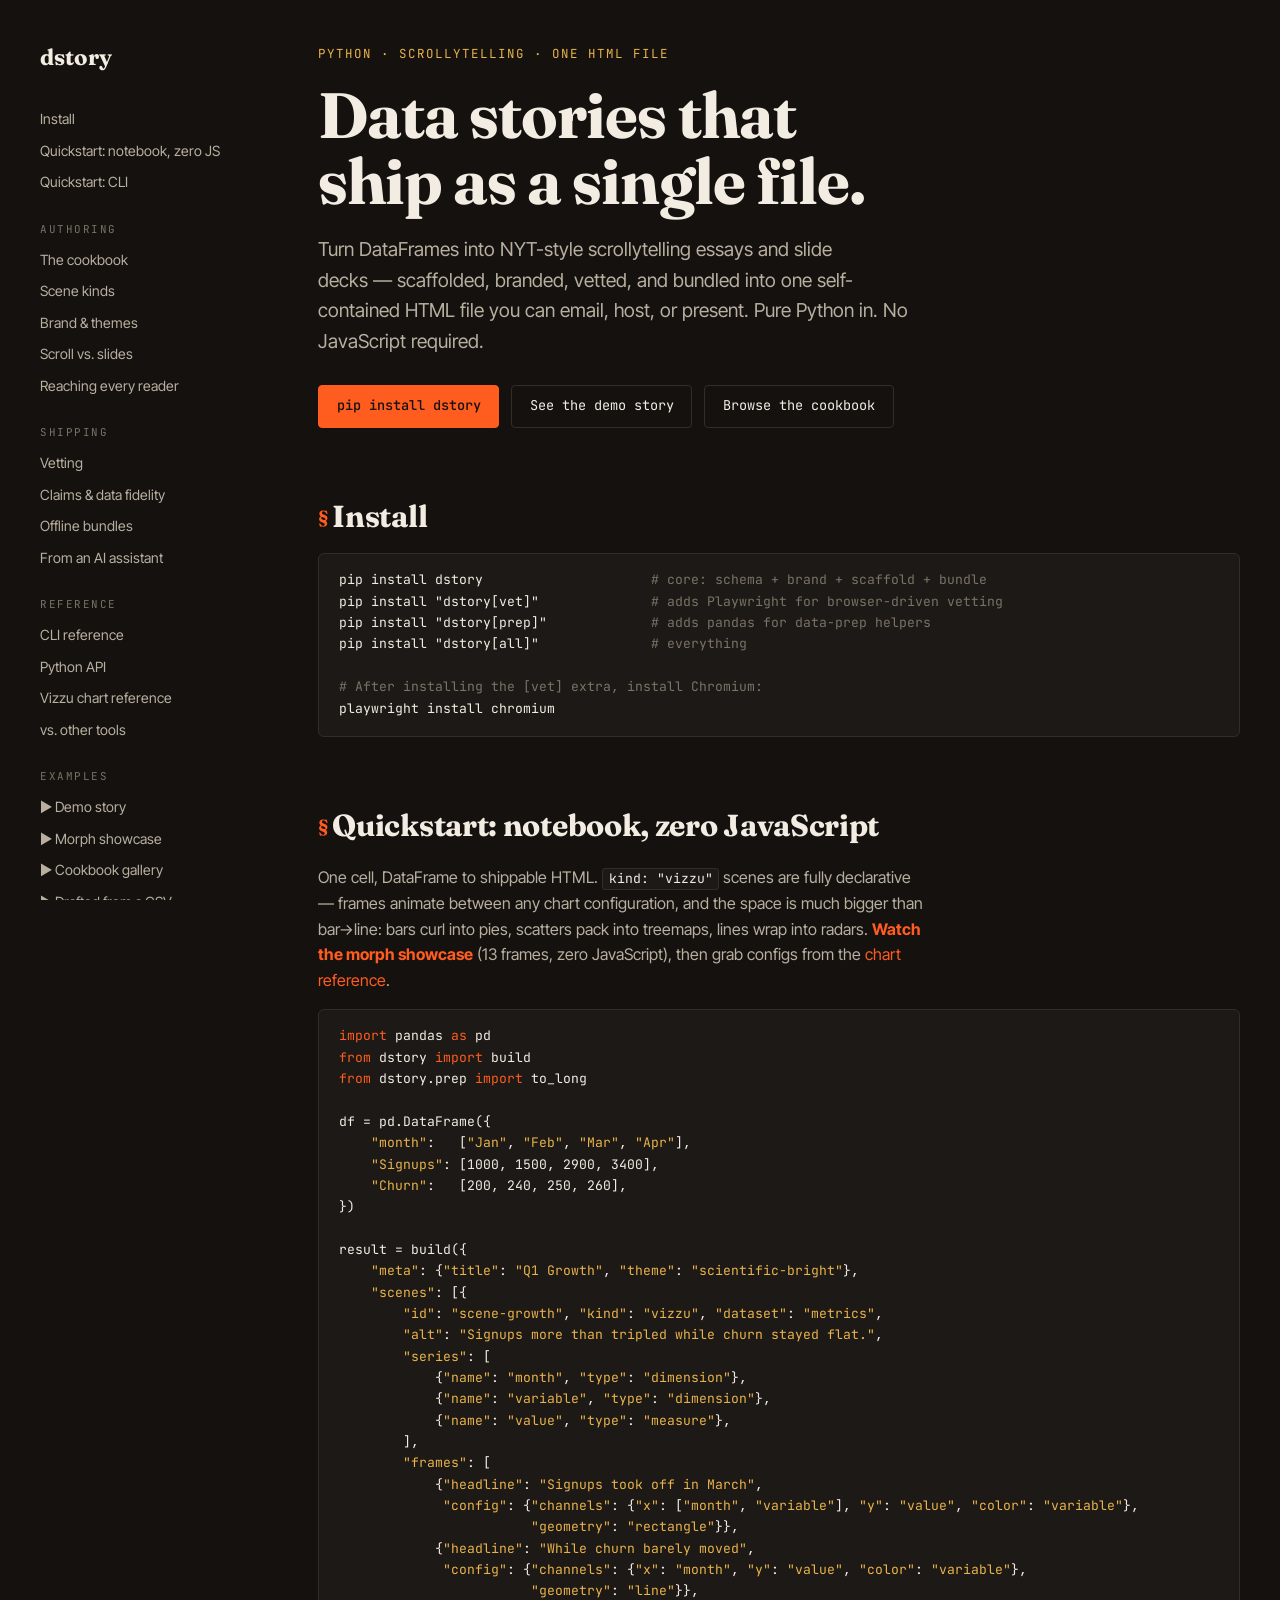
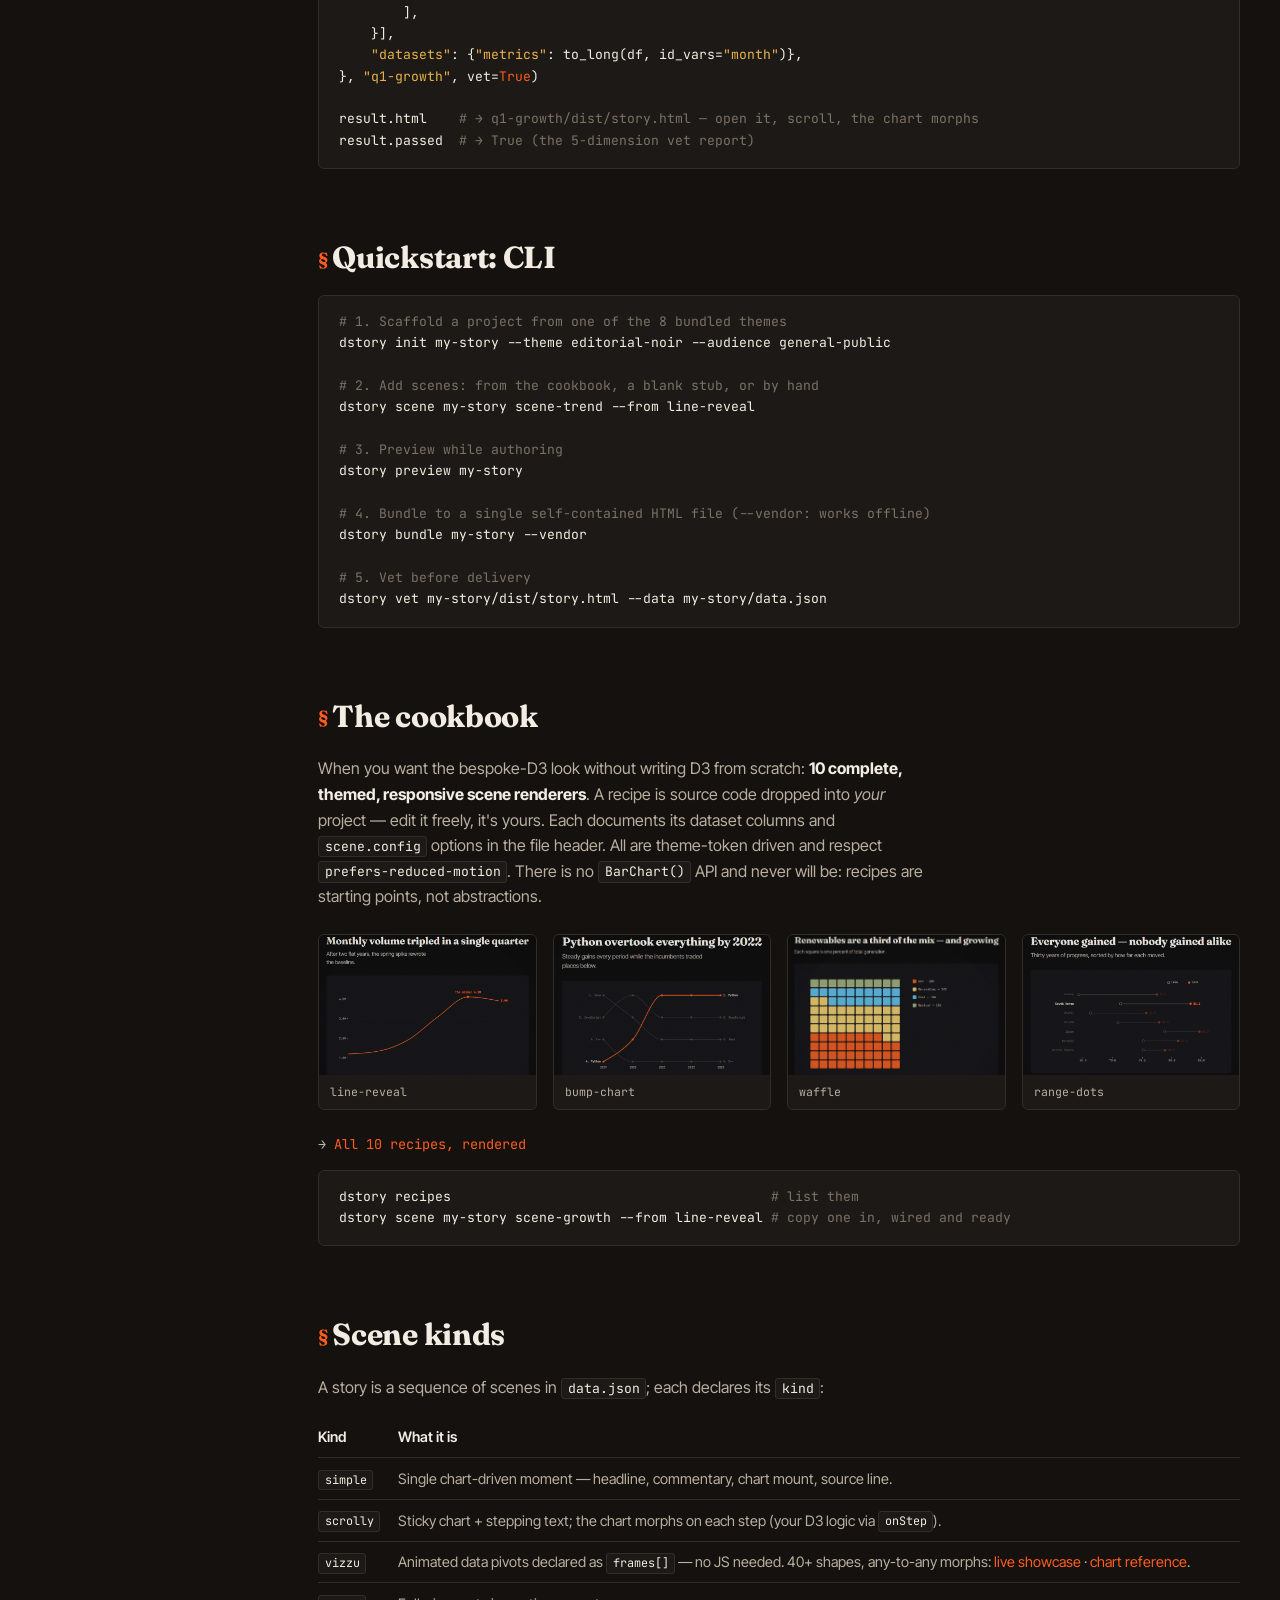
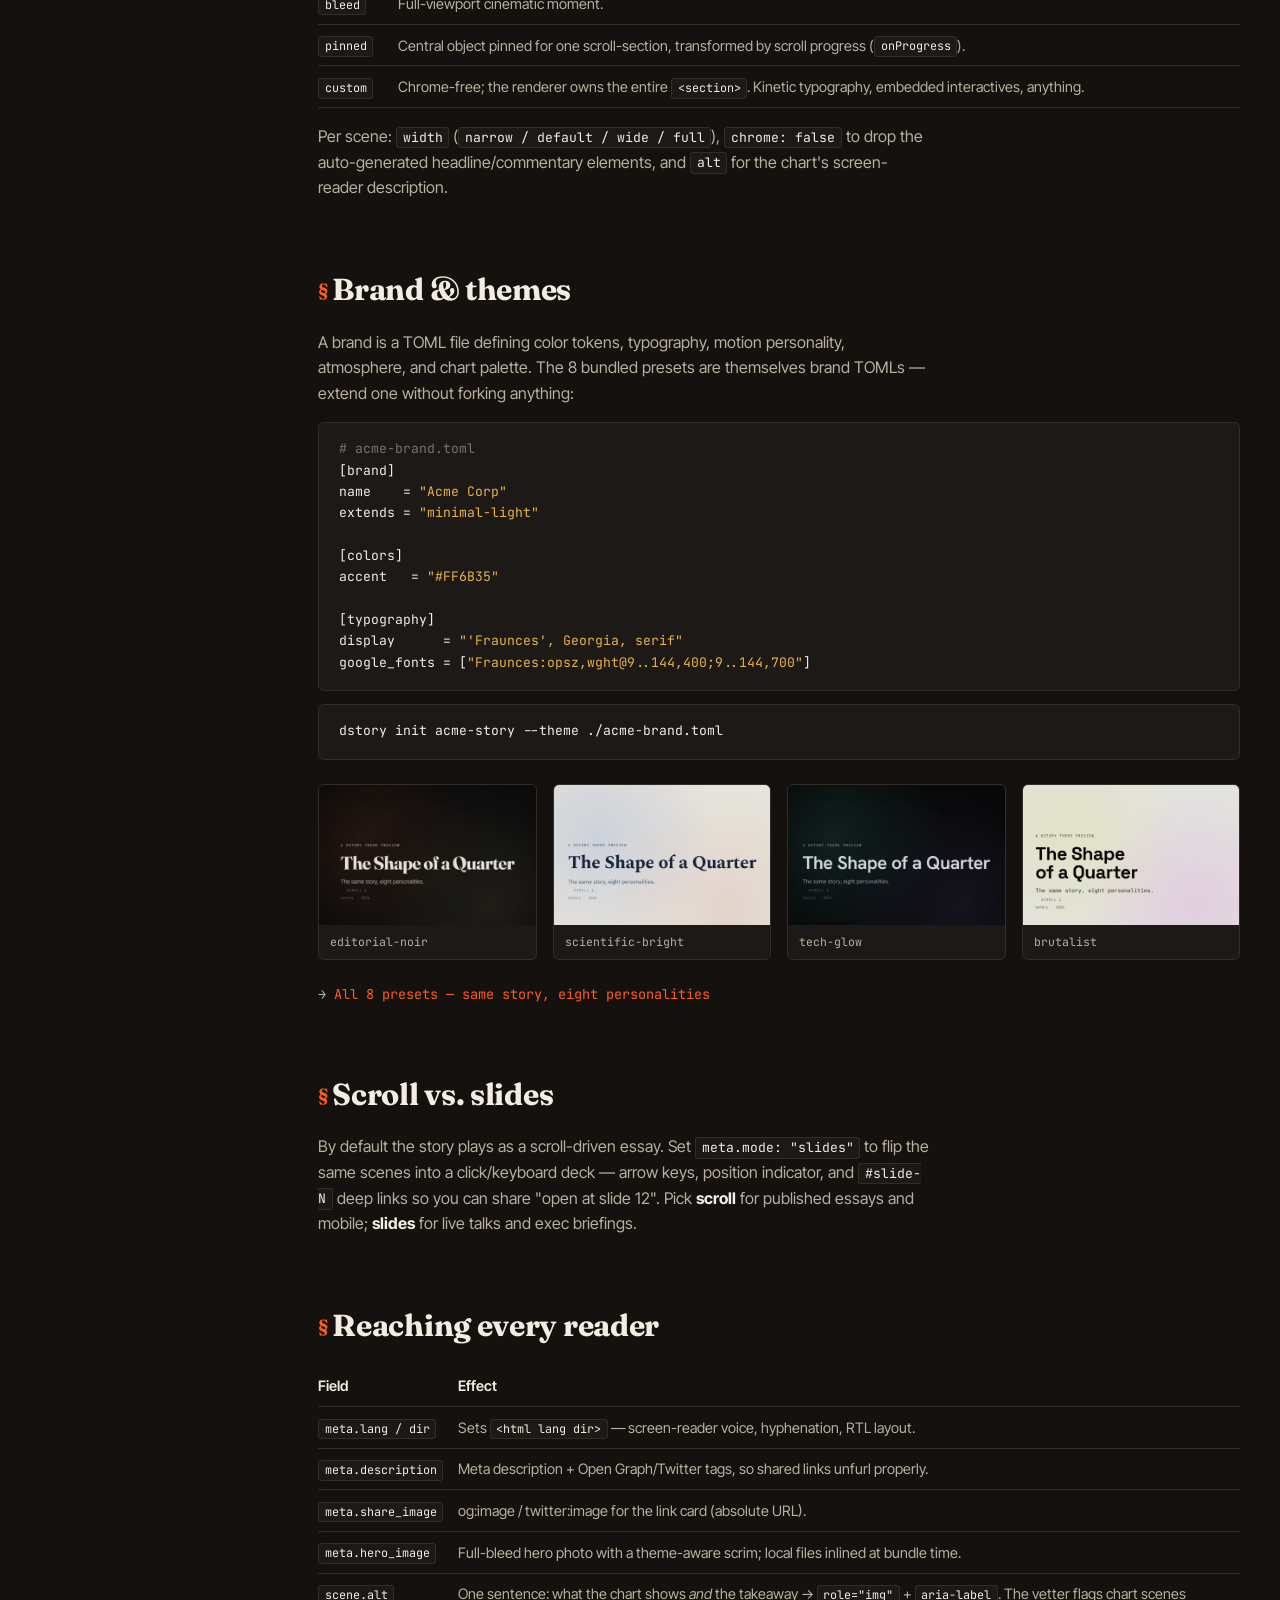
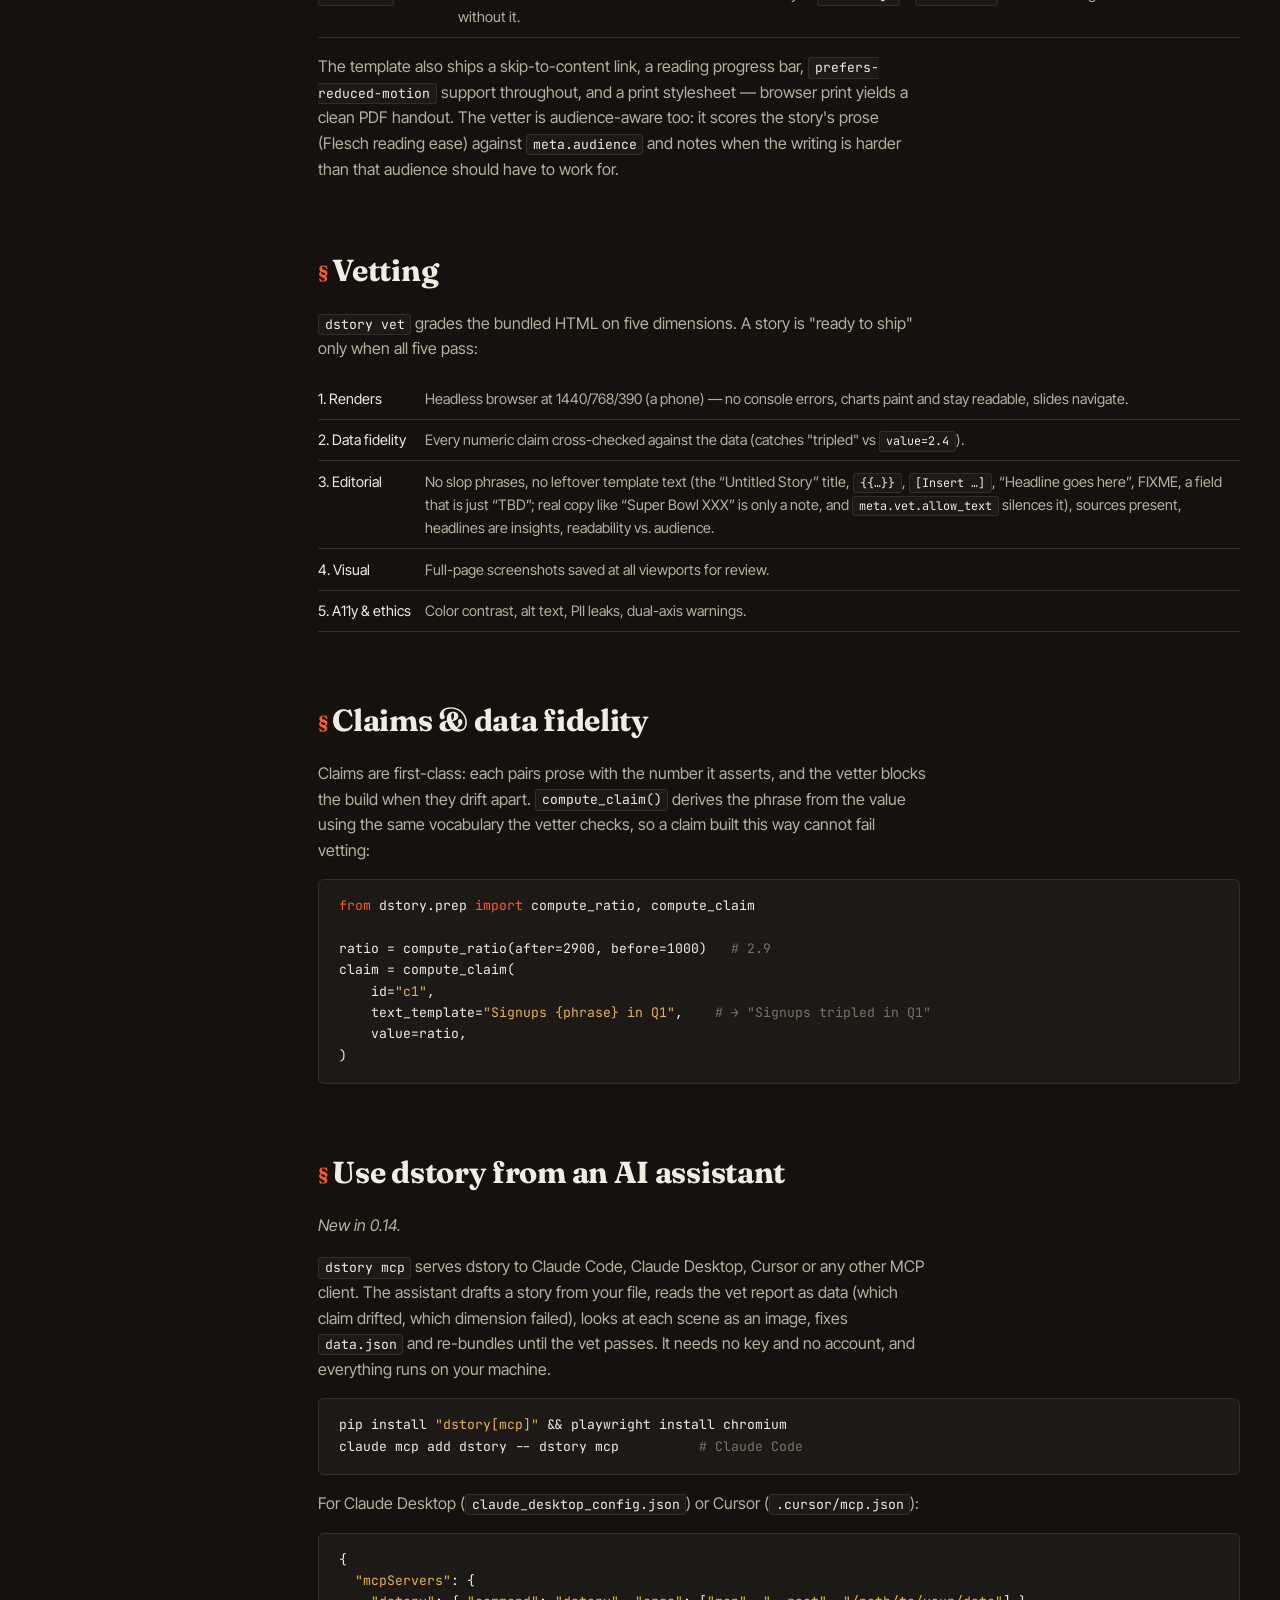
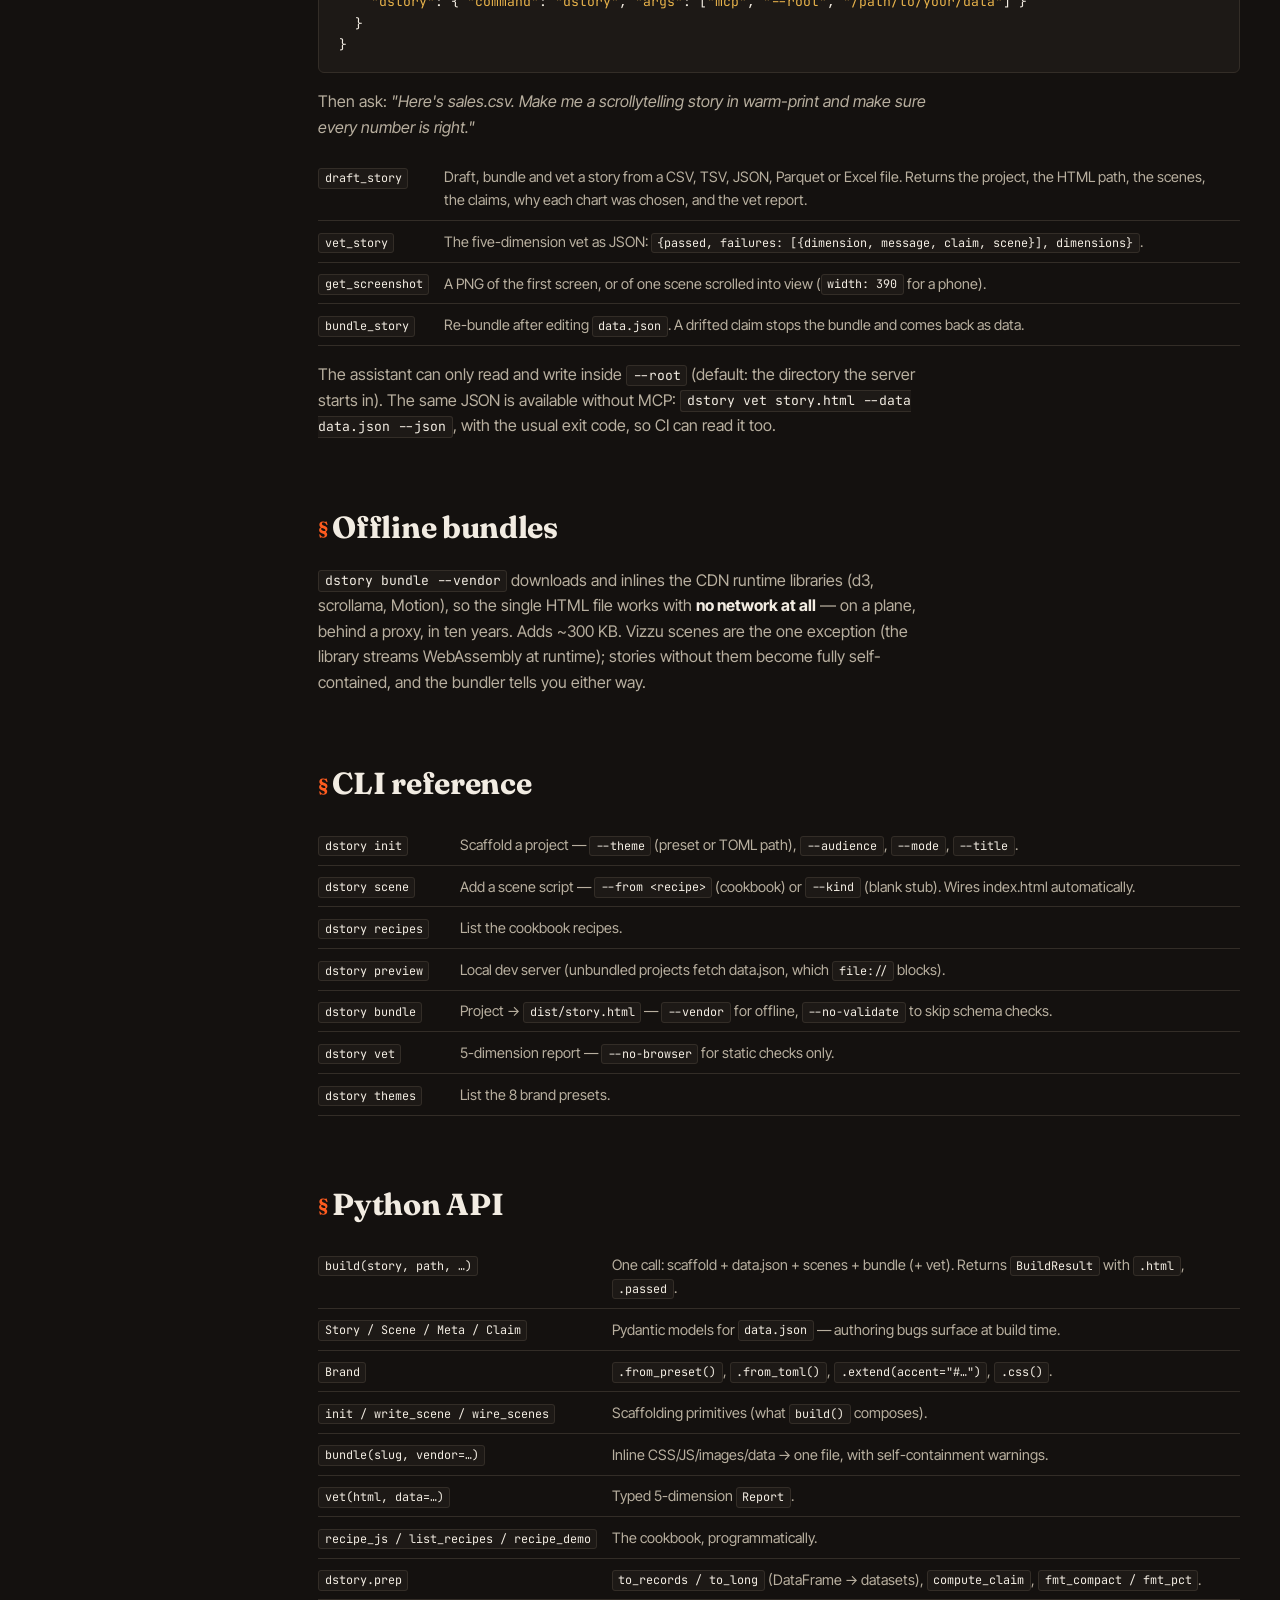
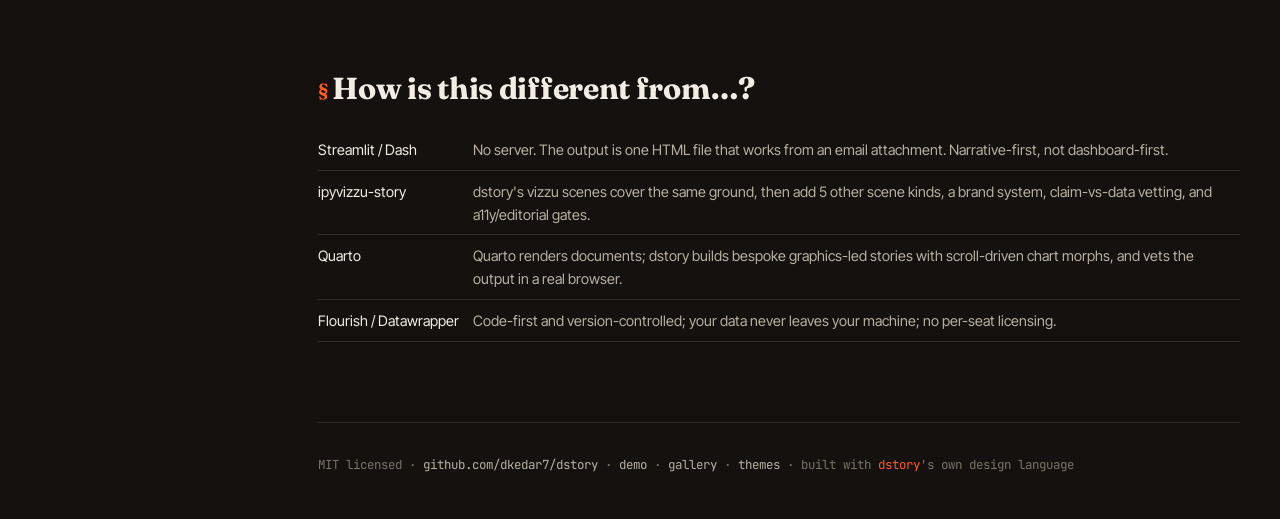
==== commit cd84c1a0: "fix: template-text check passes real prose; slides stack on a phone (#37, #36) #37: XXX / TBD / "goe" ====
--- a/docs/index.html
+++ b/docs/index.html
@@ -298,9 +298,9 @@
 <p><code>dstory vet</code> grades the bundled HTML on five dimensions. A story is
 "ready to ship" only when all five pass:</p>
 <table>
-  <tr><td>1. Renders</td><td>Headless browser at 1440/768/480 — no console errors, charts paint, slides navigate.</td></tr>
+  <tr><td>1. Renders</td><td>Headless browser at 1440/768/390 (a phone) — no console errors, charts paint and stay readable, slides navigate.</td></tr>
   <tr><td>2. Data fidelity</td><td>Every numeric claim cross-checked against the data (catches "tripled" vs <code>value=2.4</code>).</td></tr>
-  <tr><td>3. Editorial</td><td>No slop phrases, no leftover template text (the &ldquo;Untitled Story&rdquo; title, <code>{{…}}</code>, <code>[Insert …]</code>, &ldquo;… goes here&rdquo;, XXX / TBD), sources present, headlines are insights, readability vs. audience.</td></tr>
+  <tr><td>3. Editorial</td><td>No slop phrases, no leftover template text (the &ldquo;Untitled Story&rdquo; title, <code>{{…}}</code>, <code>[Insert …]</code>, &ldquo;Headline goes here&rdquo;, FIXME, a field that is just &ldquo;TBD&rdquo;; real copy like &ldquo;Super Bowl XXX&rdquo; is only a note, and <code>meta.vet.allow_text</code> silences it), sources present, headlines are insights, readability vs. audience.</td></tr>
   <tr><td>4. Visual</td><td>Full-page screenshots saved at all viewports for review.</td></tr>
   <tr><td>5. A11y &amp; ethics</td><td>Color contrast, alt text, PII leaks, dual-axis warnings.</td></tr>
 </table>
